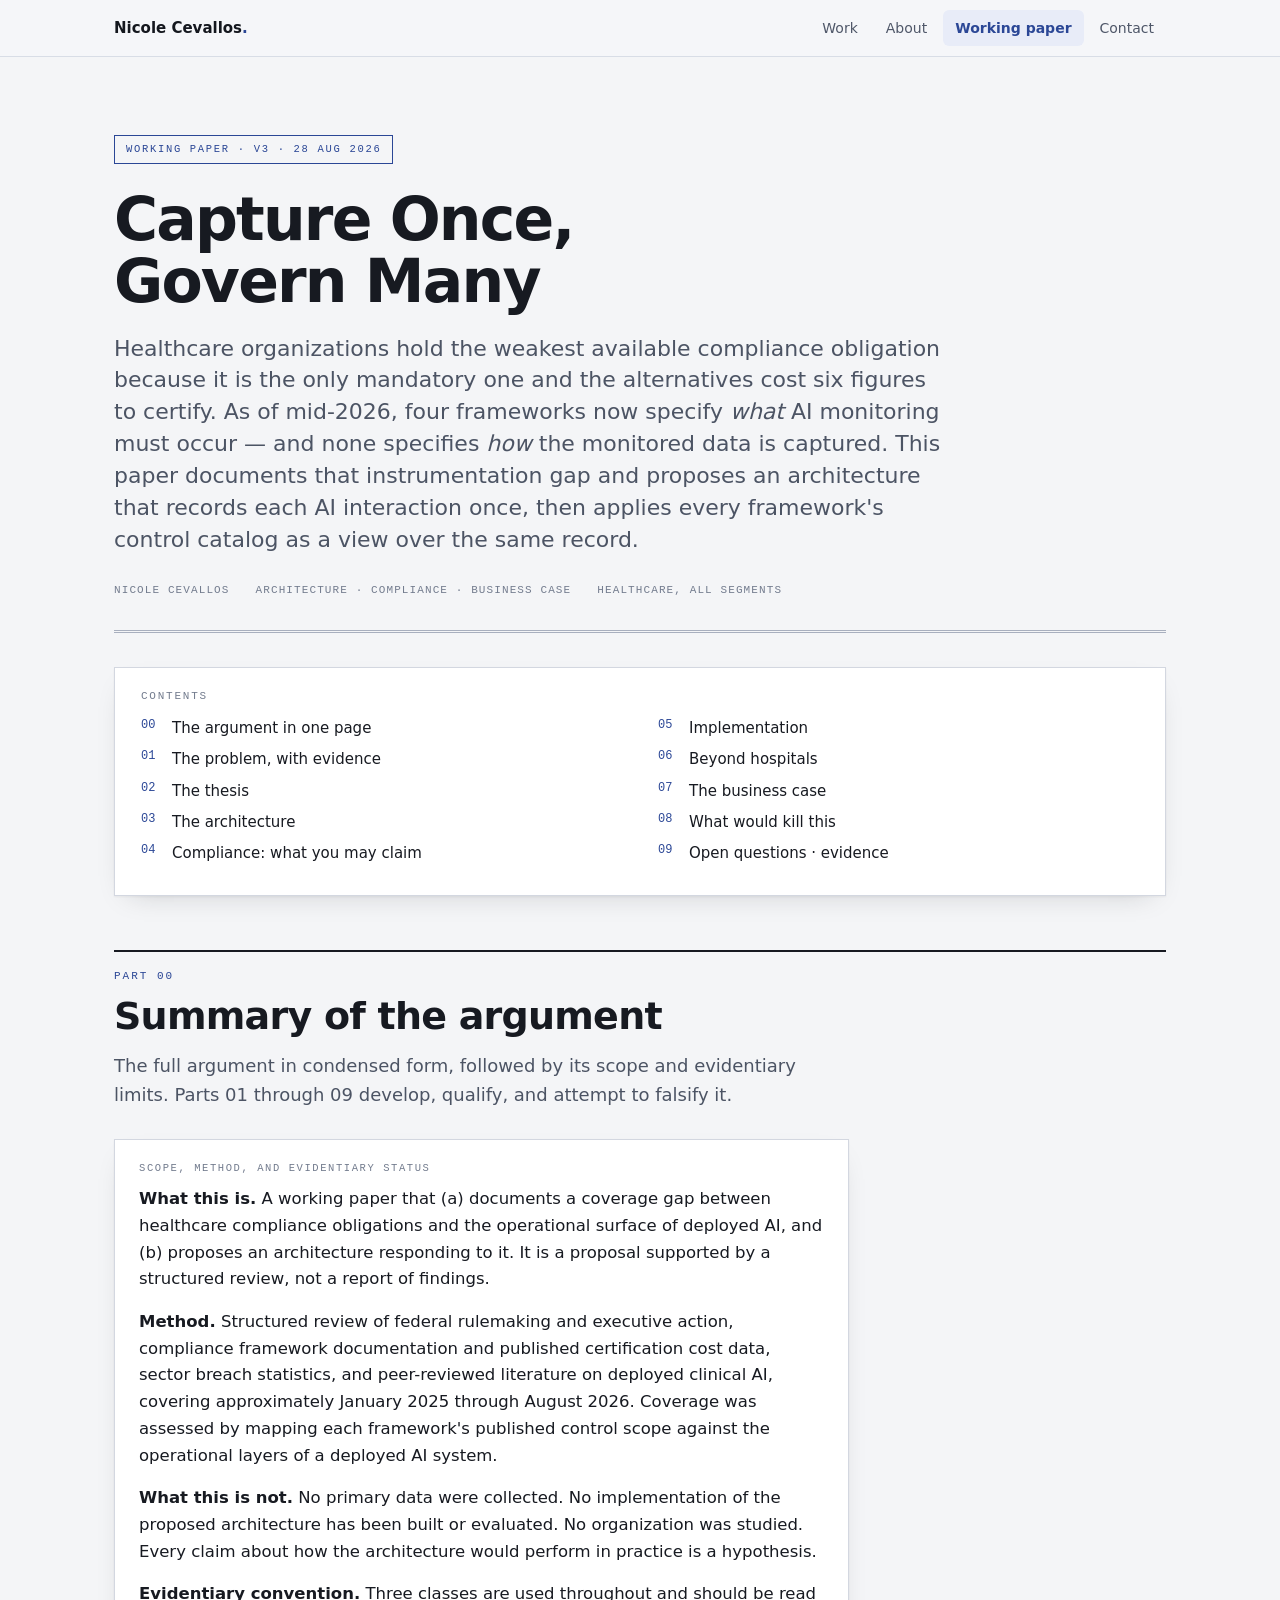
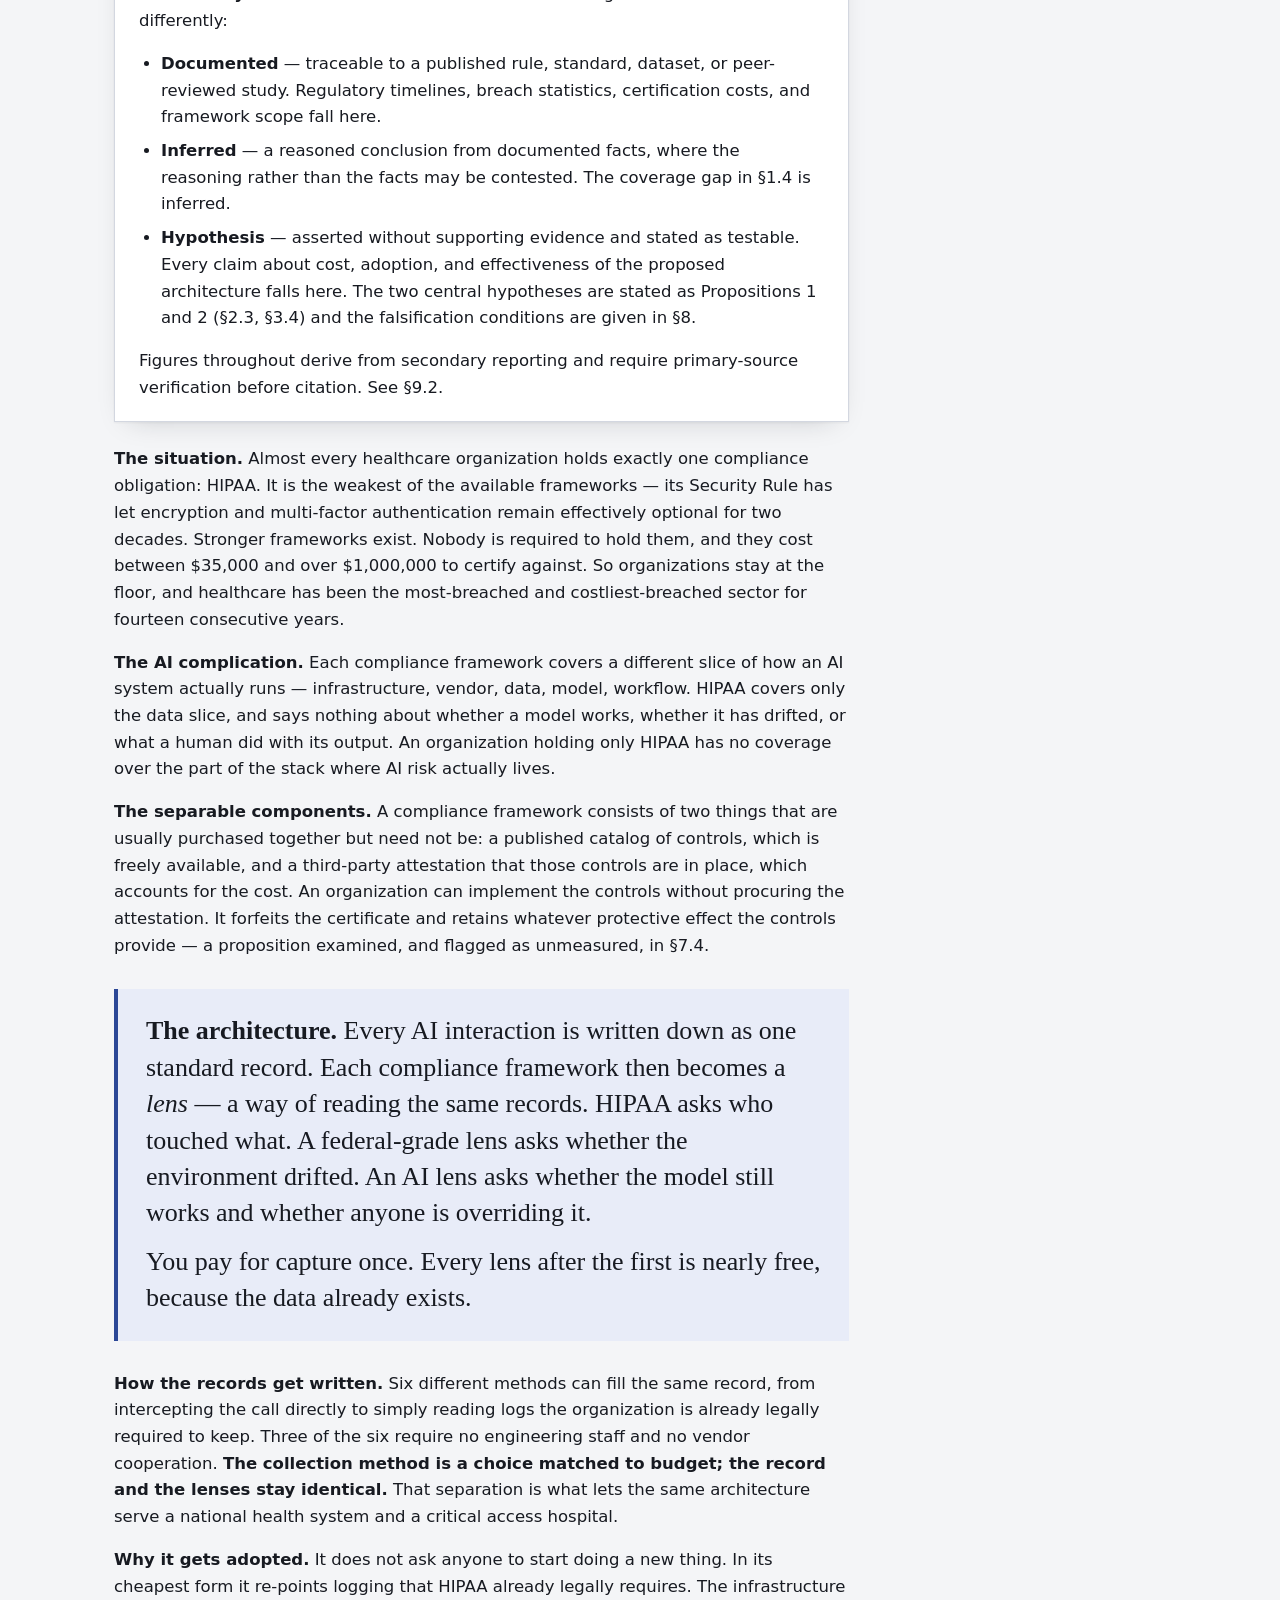
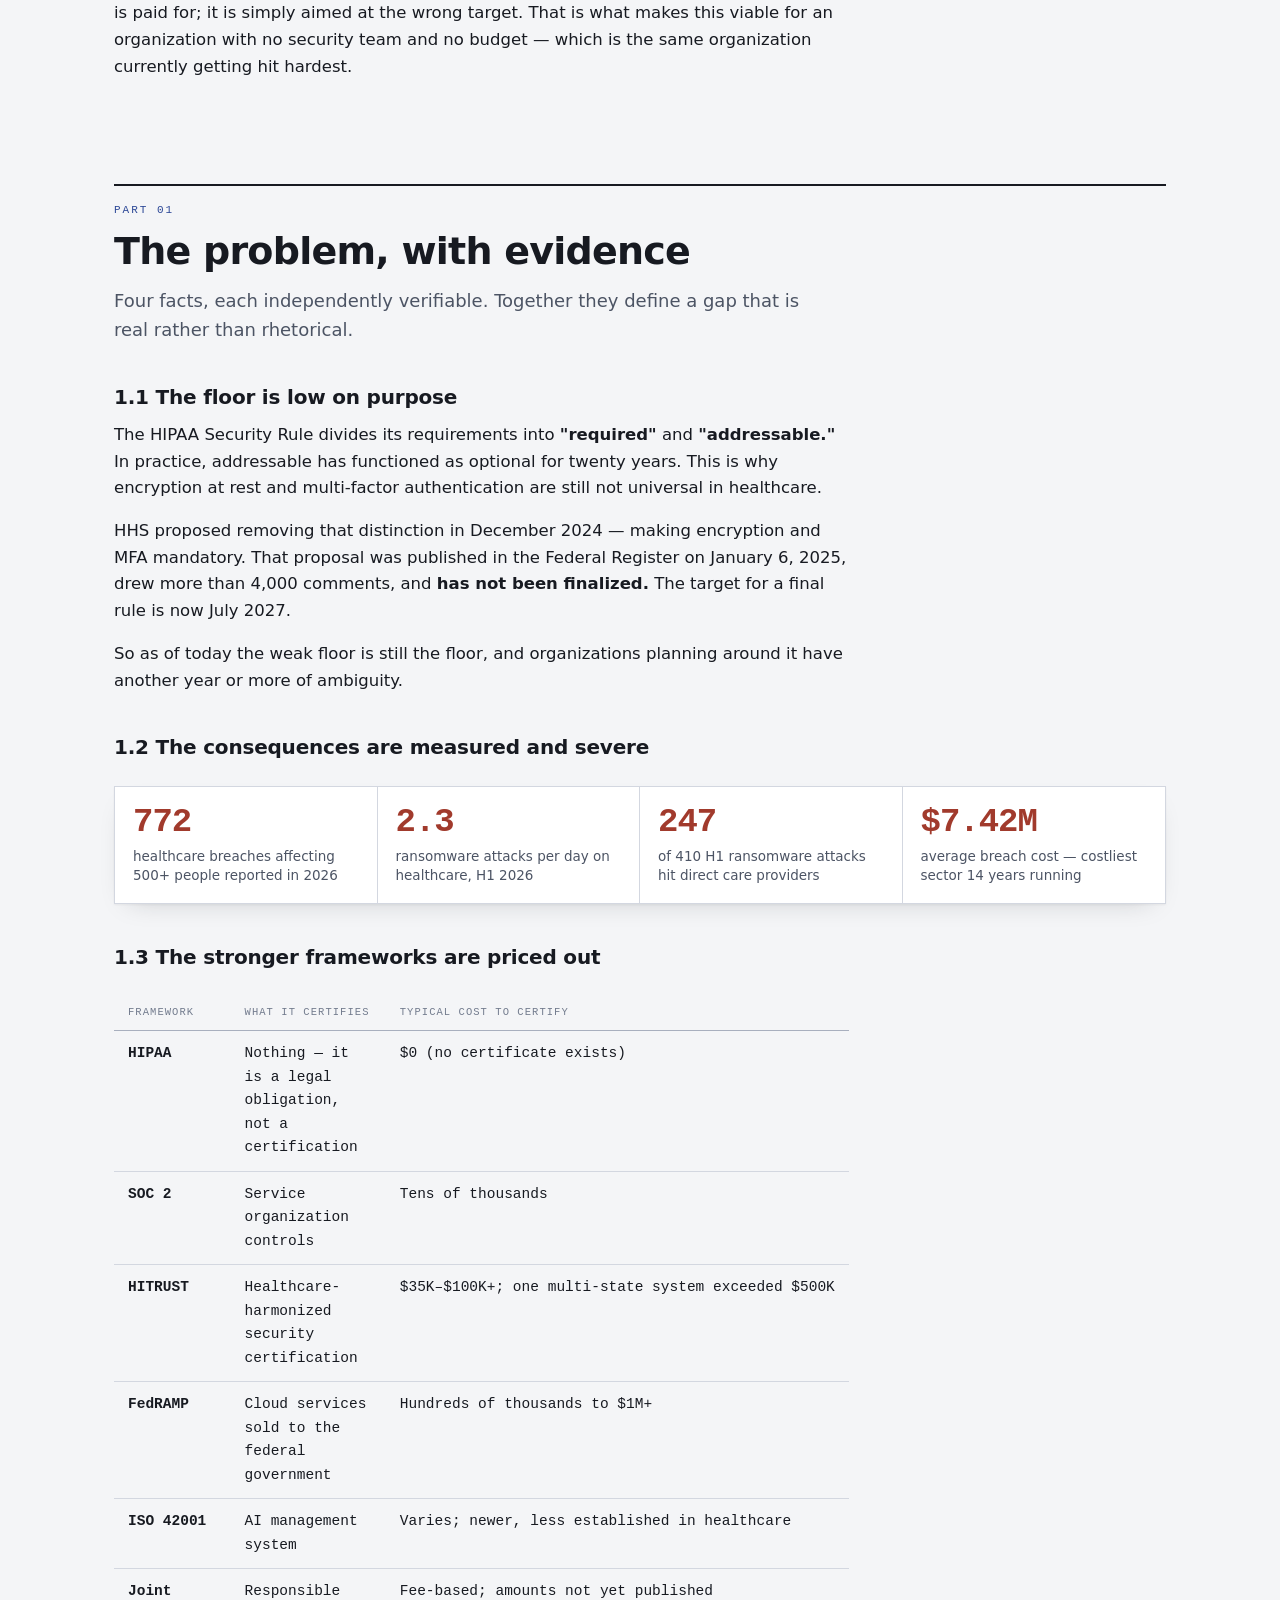
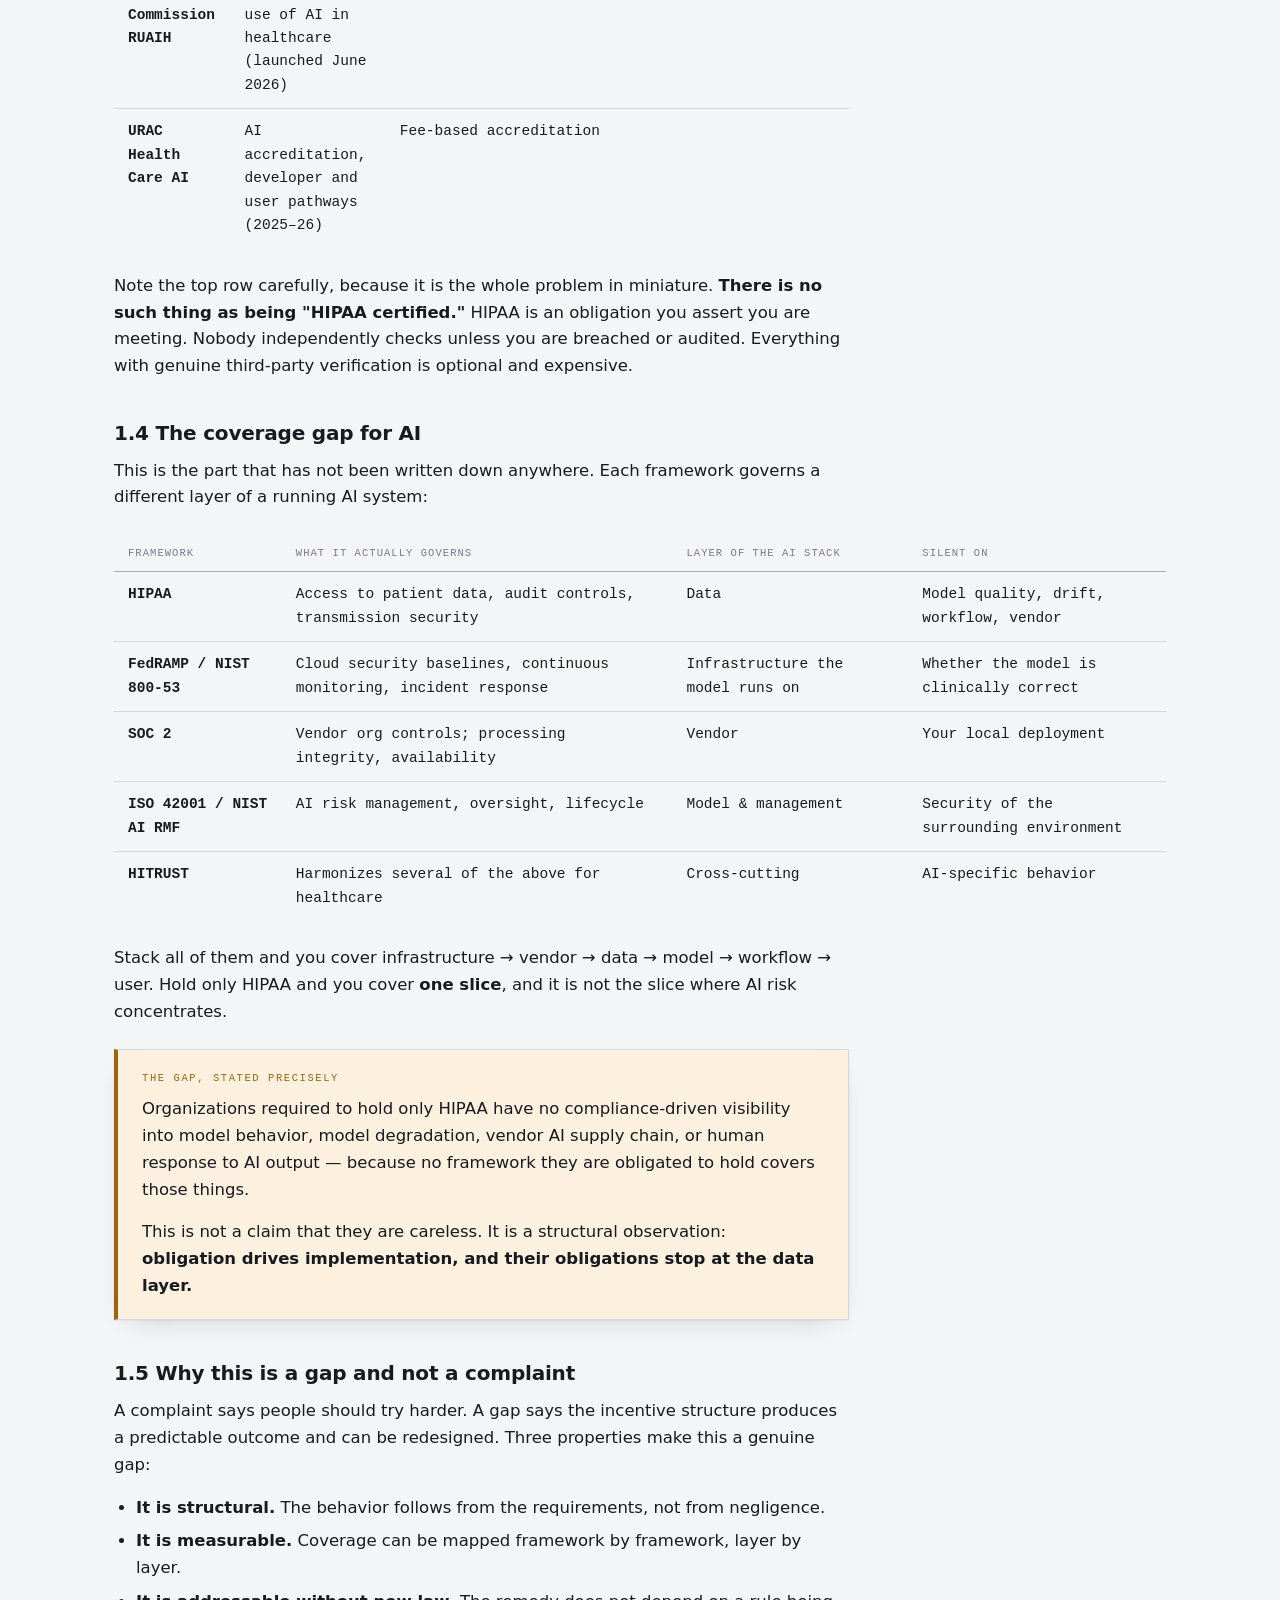
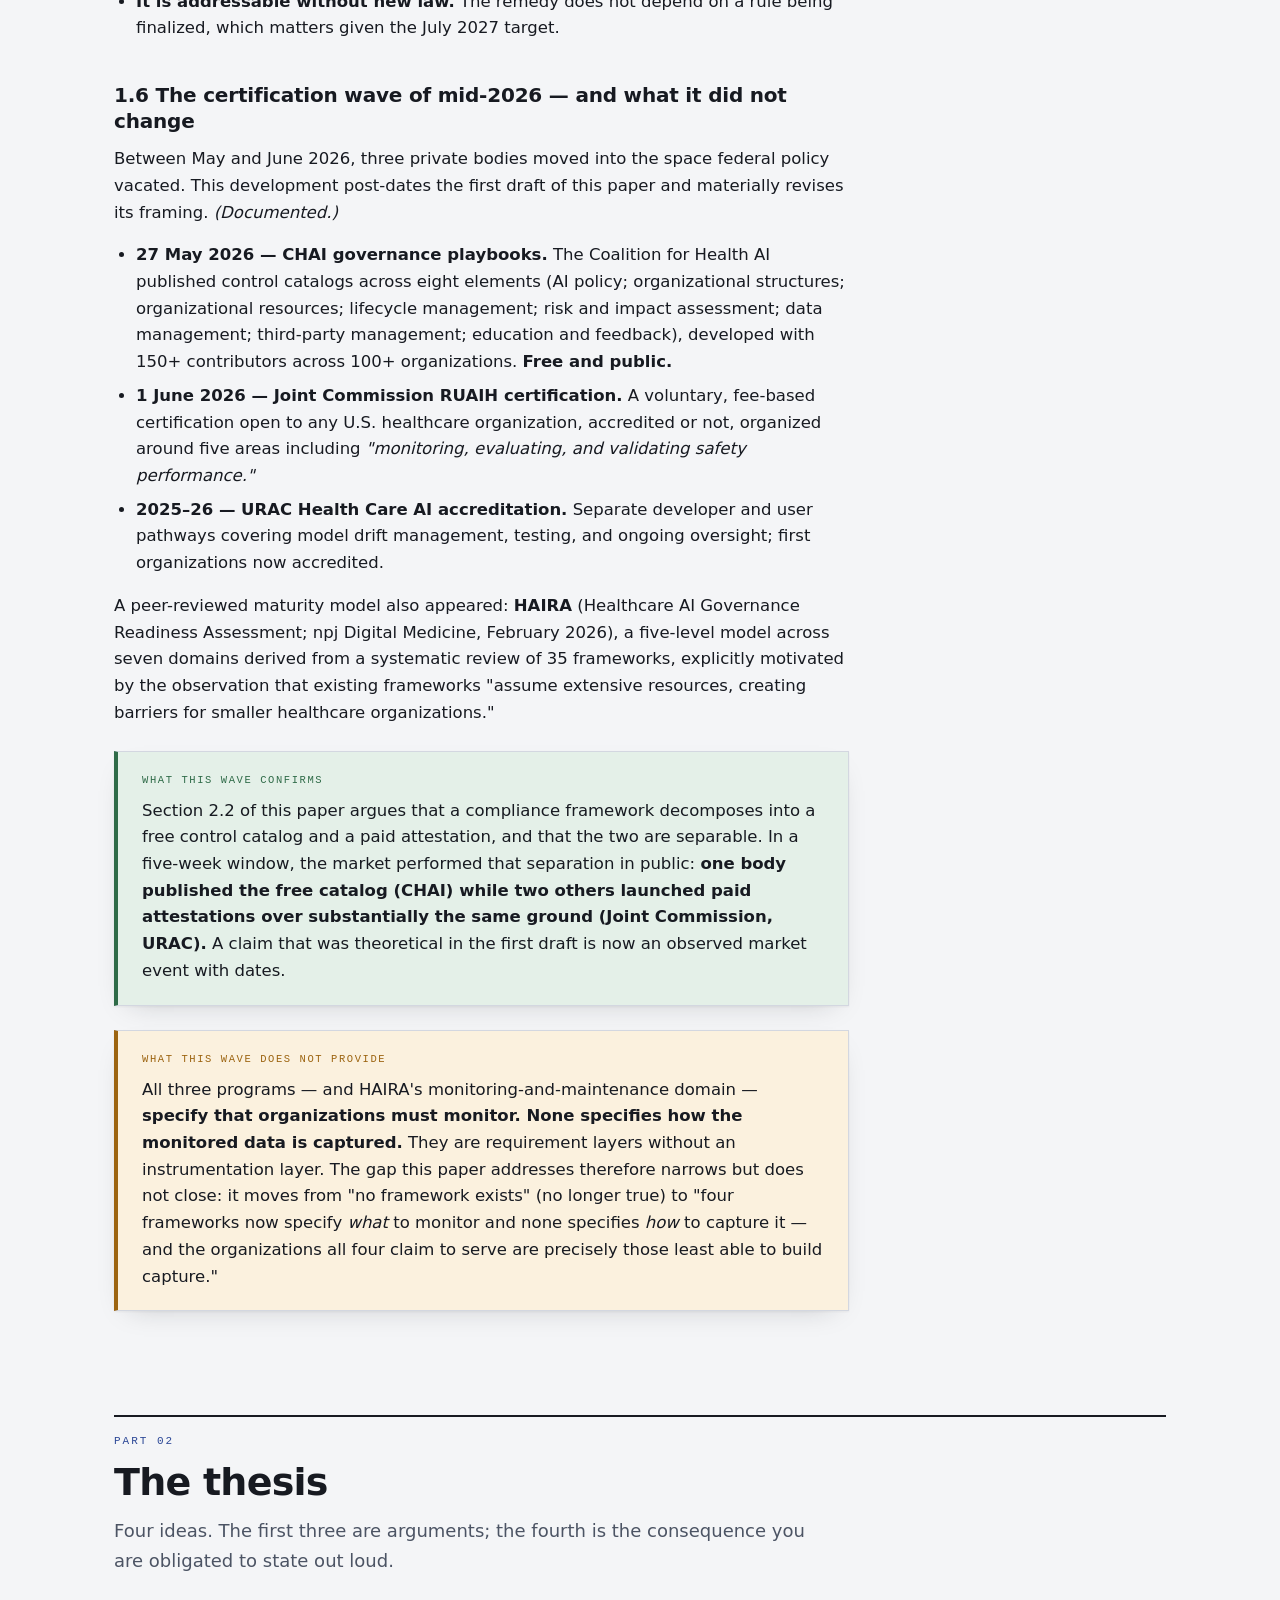
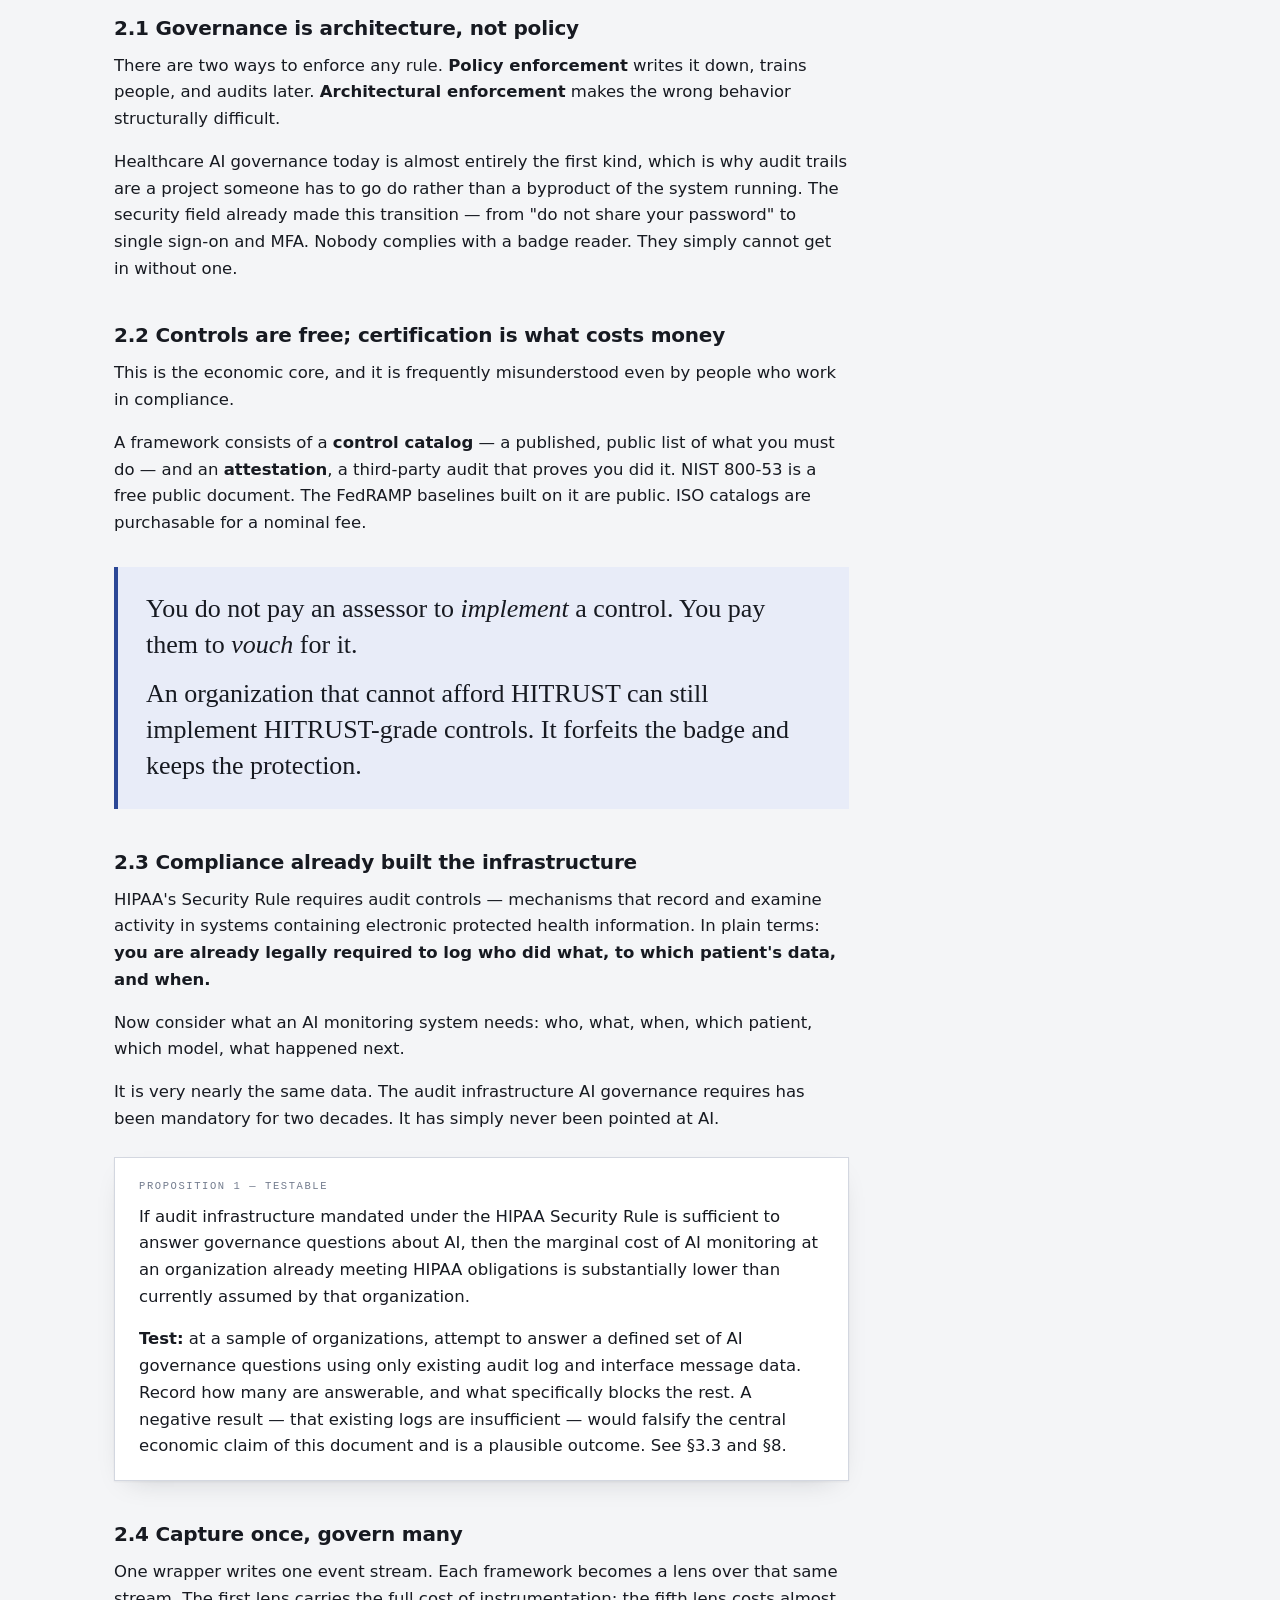
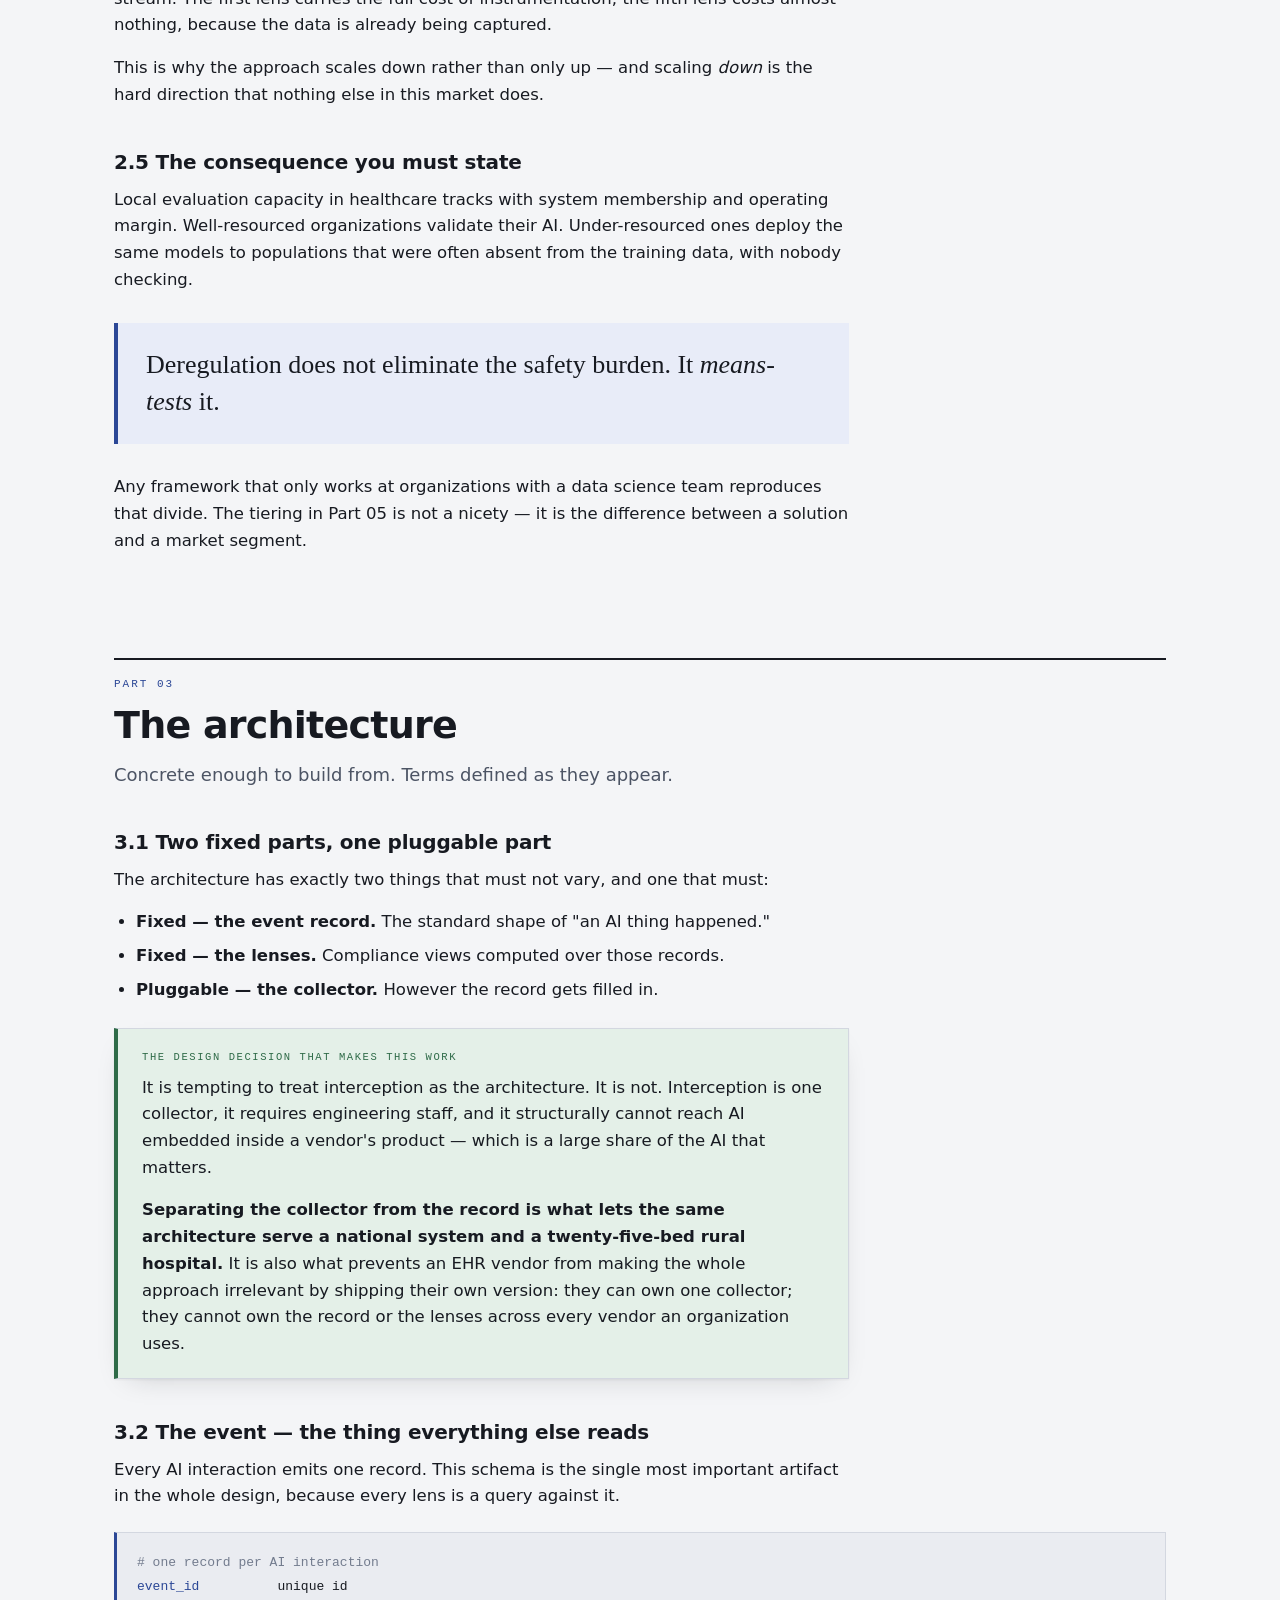
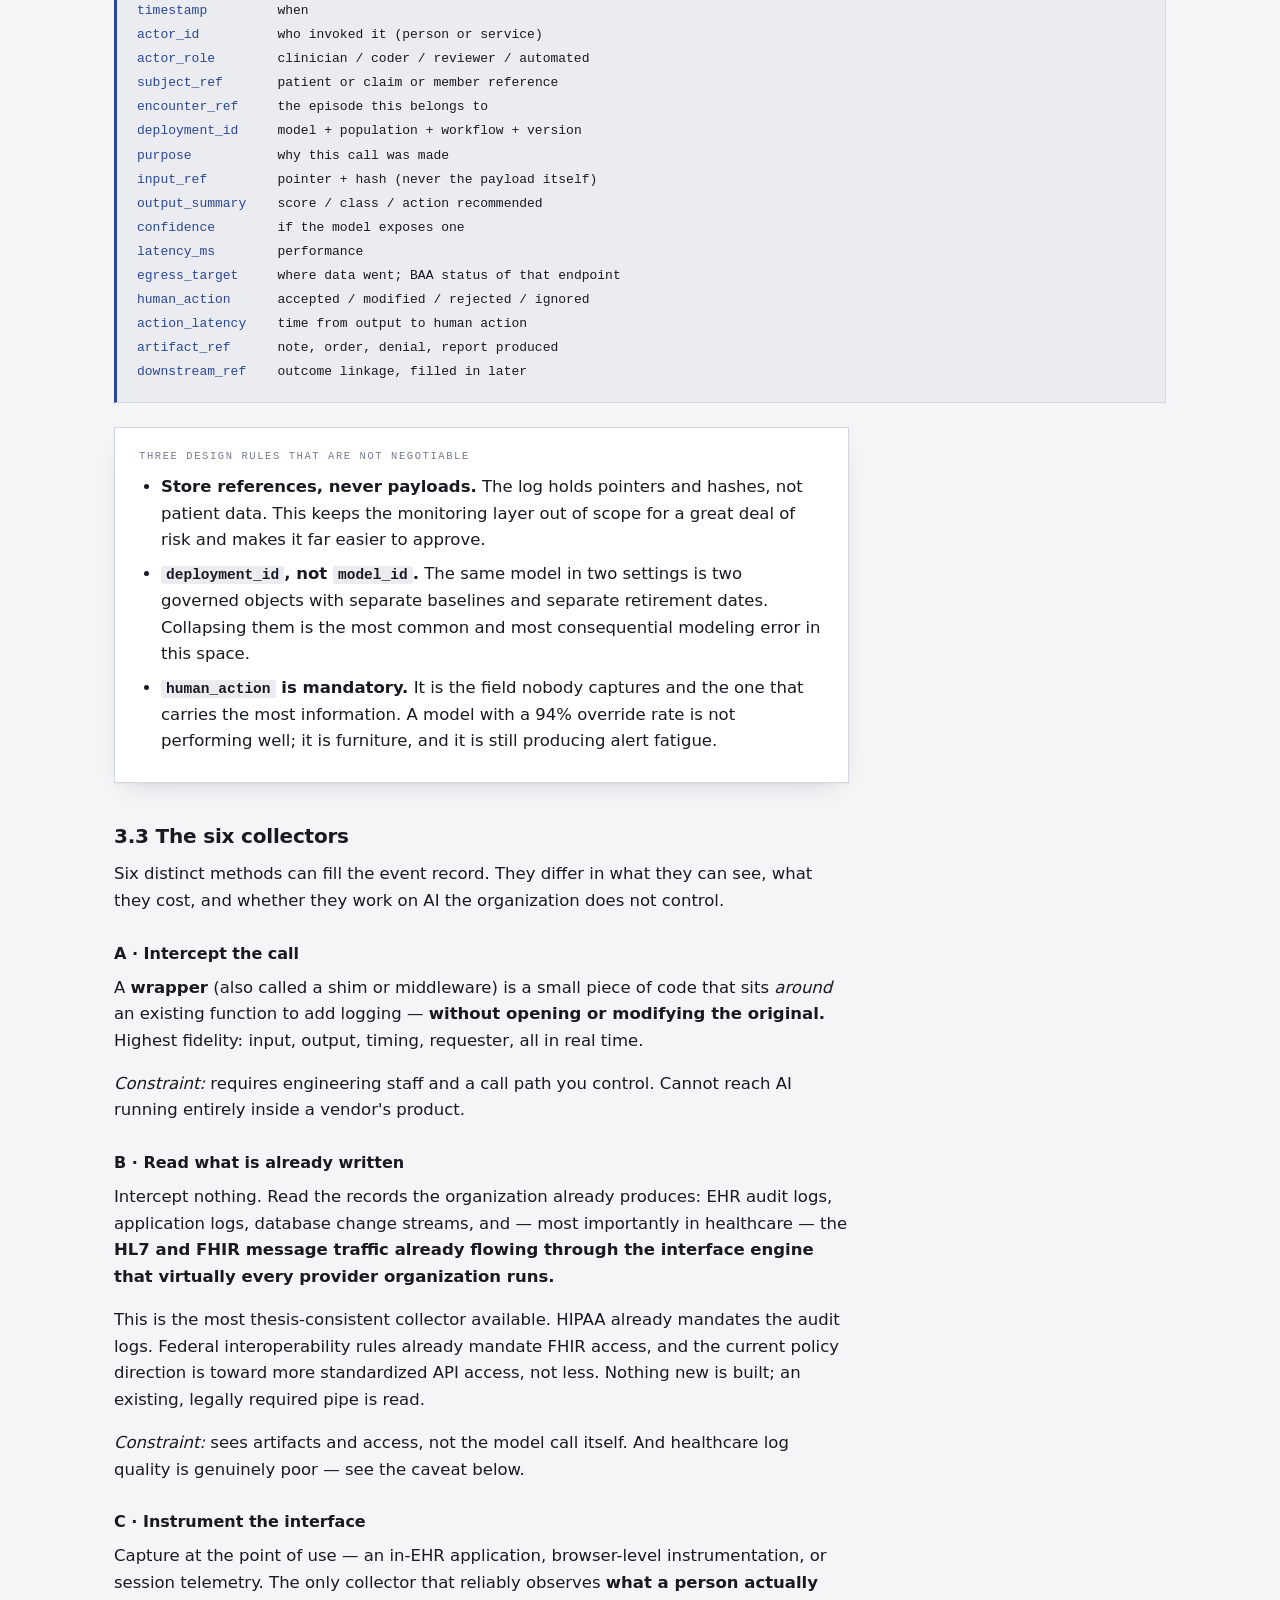
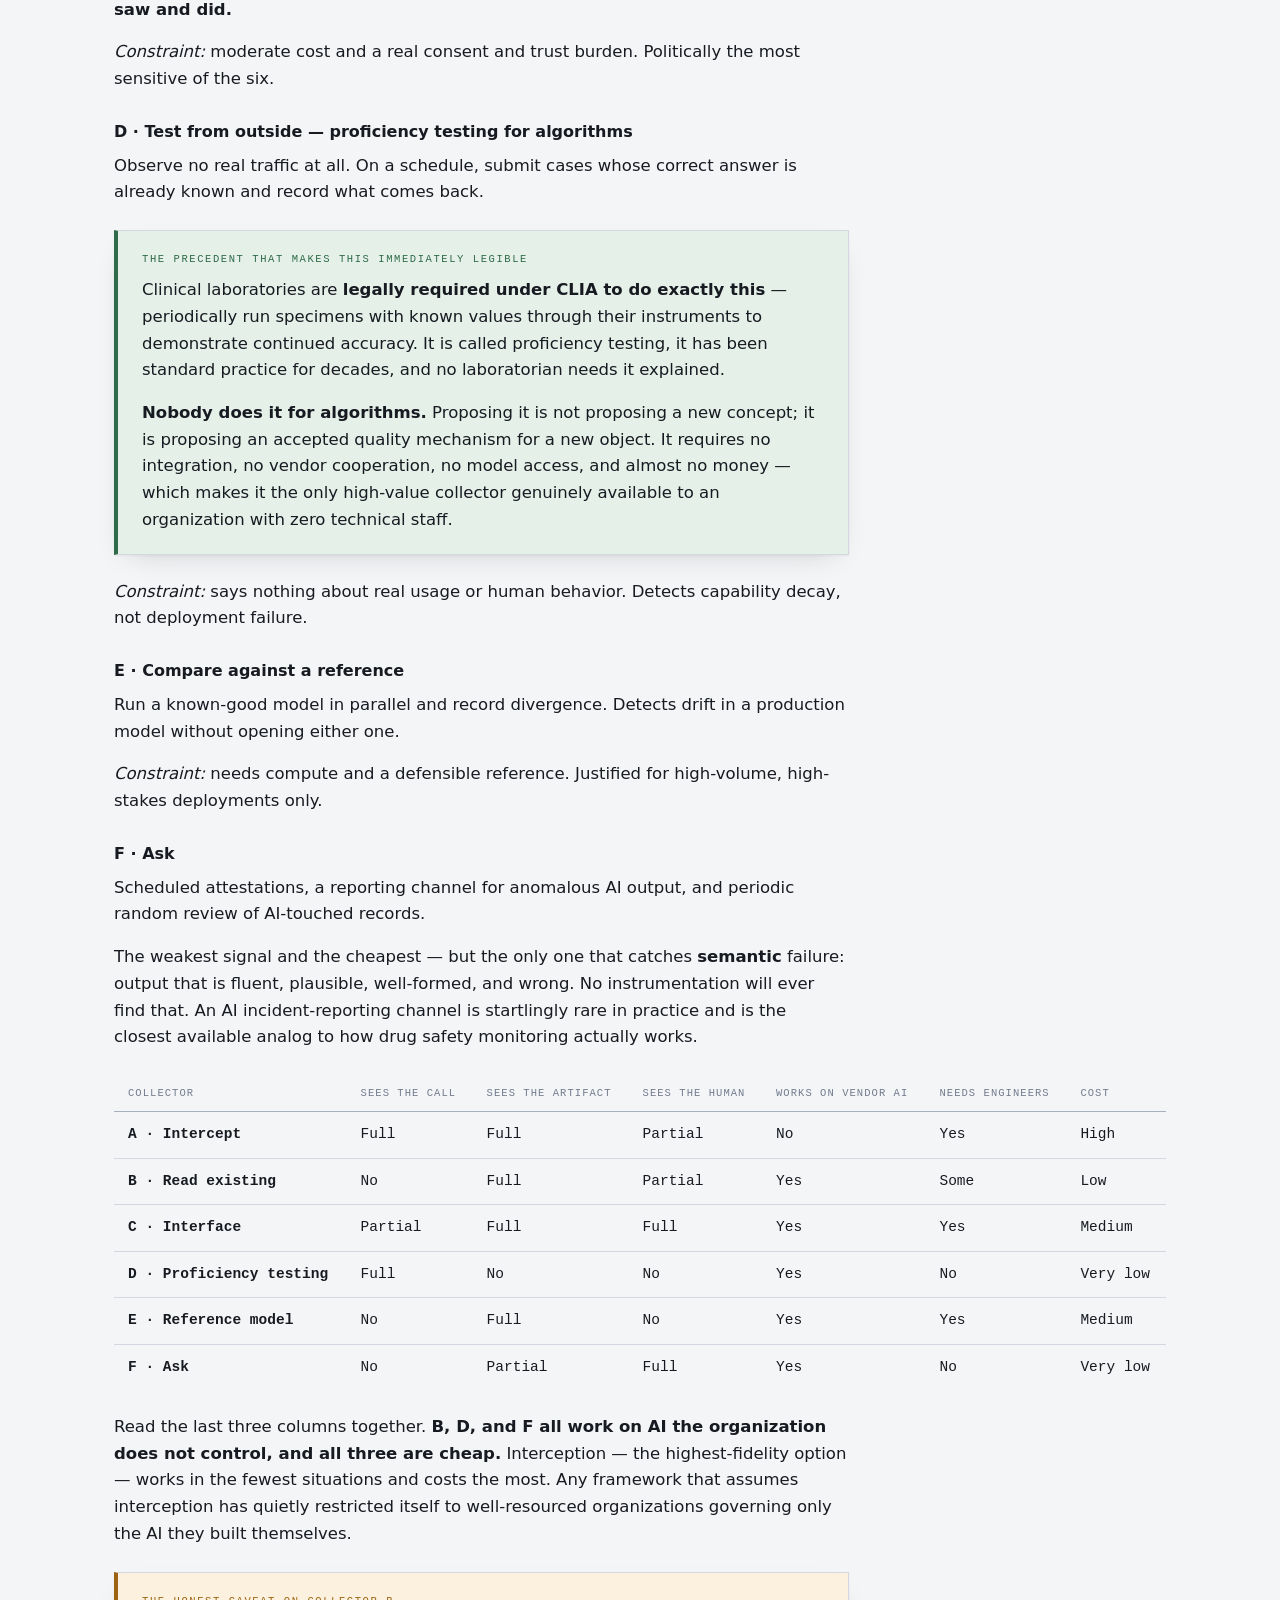
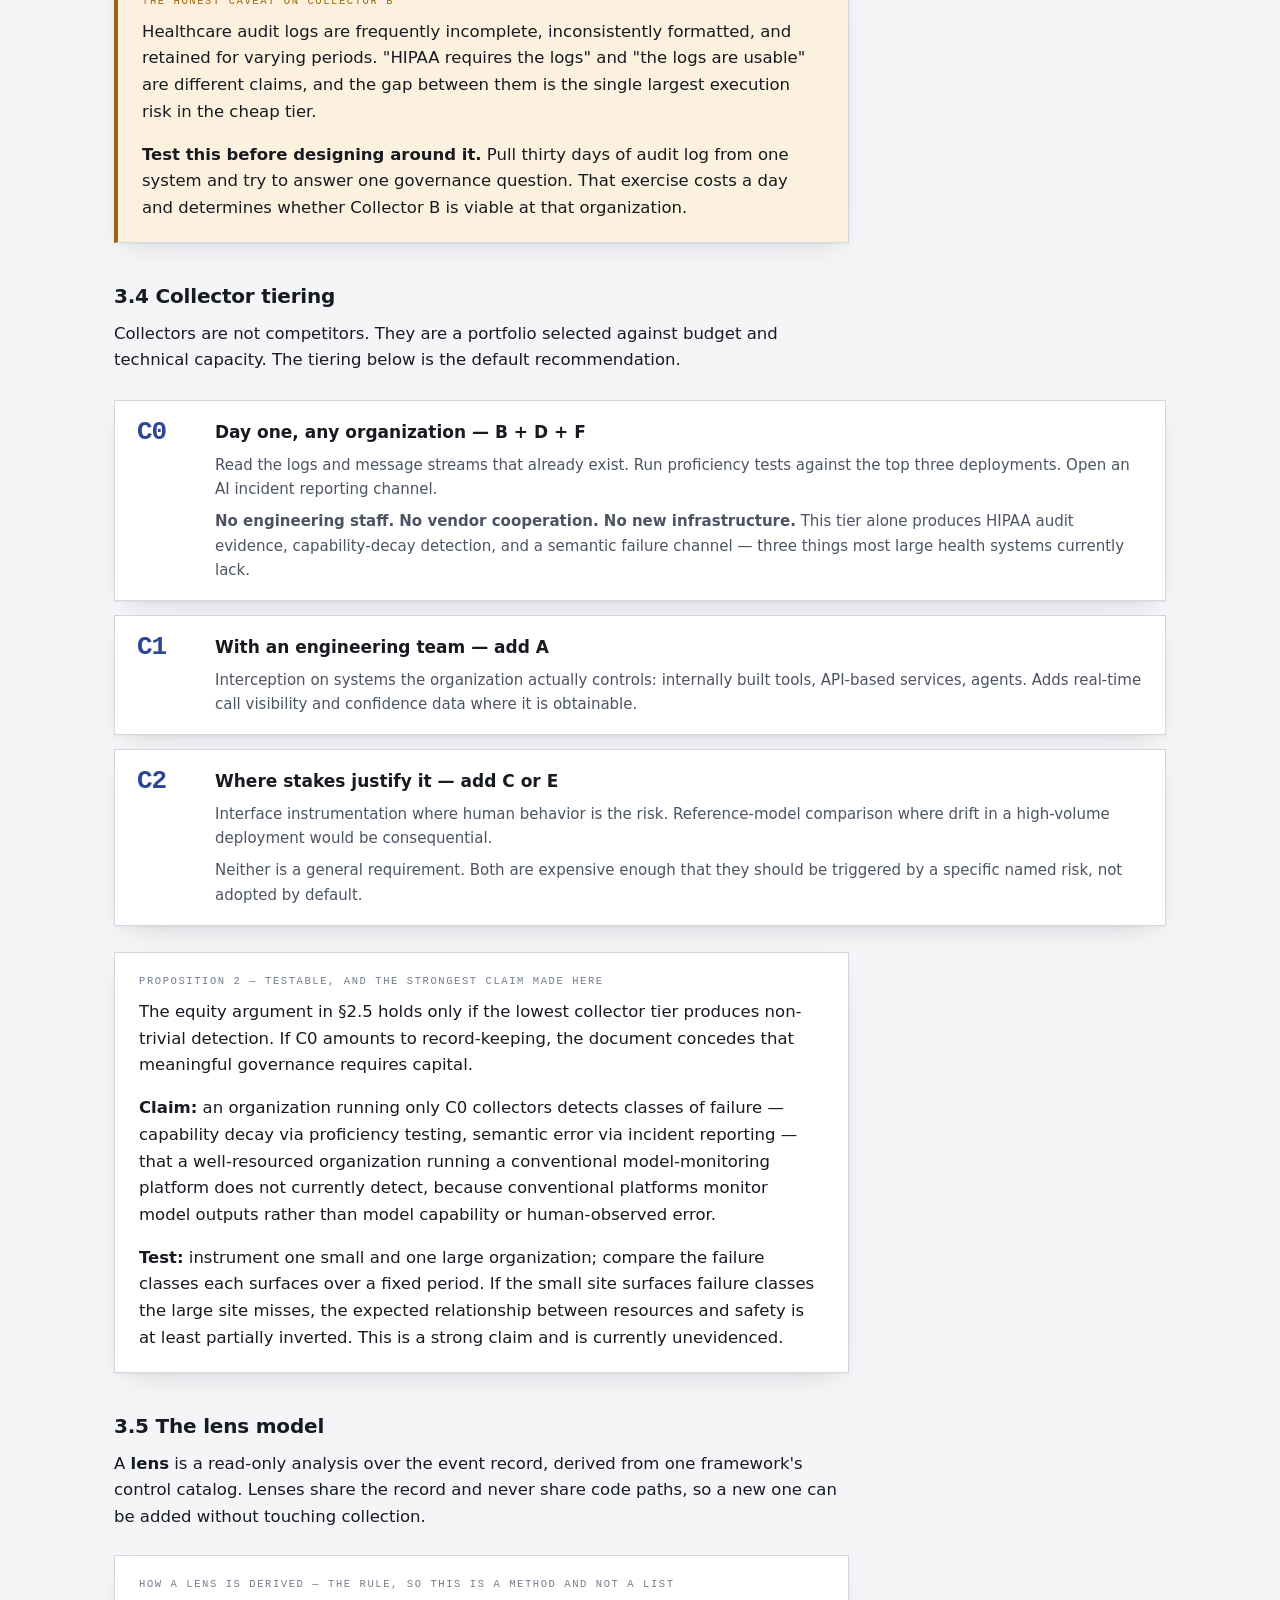
==== capture-once.html @ ccec5ce5 "Research site: profile, working paper, THIA 2026 poster - index.html: profile, research outputs with" ====
<!doctype html>
<html lang="en">
<head>
<meta charset="utf-8">
<meta name="viewport" content="width=device-width,initial-scale=1">
<meta name="description" content="Capture Once, Govern Many — a compliance-native architecture for monitoring AI in healthcare organizations. Working paper.">
<meta property="og:title" content="Capture Once, Govern Many — working paper">
<meta property="og:description" content="One event record, six collection methods, every compliance framework as a read-only view.">
<link rel="preconnect" href="https://fonts.googleapis.com">
<link rel="stylesheet" href="sitenav.css">
<link rel="icon" href="data:image/svg+xml,<svg xmlns='http://www.w3.org/2000/svg' viewBox='0 0 100 100'><text y='.9em' font-size='90'>🔍</text></svg>">
</head>
<body>
<div class="sitenav">
  <div class="inner">
    <a class="brand" href="index.html">Nicole Cevallos<span>.</span></a>
    <nav>
      <a href="index.html#work">Work</a>
      <a href="index.html#about">About</a>
      <a href="capture-once.html" aria-current="page">Working paper</a>
      <a href="index.html#contact">Contact</a>
    </nav>
  </div>
</div>

<title>Capture Once, Govern Many</title>
<style>
  :root {
    --paper: #f4f5f7;
    --surface: #ffffff;
    --surface-2: #eaecf1;
    --rule: #d3d7e0;
    --rule-2: #a8afbe;
    --text: #171a21;
    --text-2: #4c5464;
    --text-3: #737c8e;
    --accent: #2b4796;
    --accent-2: #e8ecf8;
    --signal: #9c6410;
    --signal-bg: #fbf1de;
    --ok: #2f6b48;
    --ok-bg: #e4f0e8;
    --stop: #a13a2c;
    --stop-bg: #f9e6e2;
    --shadow: 0 1px 2px rgba(23,26,33,.05), 0 10px 28px -16px rgba(23,26,33,.25);
  }
  @media (prefers-color-scheme: dark) {
    :root {
      --paper: #101219;
      --surface: #171a23;
      --surface-2: #1e222d;
      --rule: #2b3140;
      --rule-2: #454e61;
      --text: #e2e5ec;
      --text-2: #a4abbb;
      --text-3: #7d859a;
      --accent: #7f9bec;
      --accent-2: #1a2340;
      --signal: #d9a44e;
      --signal-bg: #2a2113;
      --ok: #6cb98a;
      --ok-bg: #16281d;
      --stop: #e0806e;
      --stop-bg: #2c1a16;
      --shadow: 0 1px 2px rgba(0,0,0,.5), 0 10px 28px -16px rgba(0,0,0,.8);
    }
  }
  :root[data-theme="dark"] {
    --paper: #101219; --surface: #171a23; --surface-2: #1e222d;
    --rule: #2b3140; --rule-2: #454e61;
    --text: #e2e5ec; --text-2: #a4abbb; --text-3: #7d859a;
    --accent: #7f9bec; --accent-2: #1a2340;
    --signal: #d9a44e; --signal-bg: #2a2113;
    --ok: #6cb98a; --ok-bg: #16281d;
    --stop: #e0806e; --stop-bg: #2c1a16;
    --shadow: 0 1px 2px rgba(0,0,0,.5), 0 10px 28px -16px rgba(0,0,0,.8);
  }
  :root[data-theme="light"] {
    --paper: #f4f5f7; --surface: #ffffff; --surface-2: #eaecf1;
    --rule: #d3d7e0; --rule-2: #a8afbe;
    --text: #171a21; --text-2: #4c5464; --text-3: #737c8e;
    --accent: #2b4796; --accent-2: #e8ecf8;
    --signal: #9c6410; --signal-bg: #fbf1de;
    --ok: #2f6b48; --ok-bg: #e4f0e8;
    --stop: #a13a2c; --stop-bg: #f9e6e2;
    --shadow: 0 1px 2px rgba(23,26,33,.05), 0 10px 28px -16px rgba(23,26,33,.25);
  }

  * { box-sizing: border-box; }

  body {
    margin: 0;
    background: var(--paper);
    color: var(--text);
    font-family: system-ui, -apple-system, "Segoe UI", Helvetica, Arial, sans-serif;
    font-size: 16.5px;
    line-height: 1.62;
    -webkit-font-smoothing: antialiased;
  }
  .mono, .eyebrow, .partnum, .schema, table, .tier-n, .role-tag {
    font-family: ui-monospace, SFMono-Regular, "SF Mono", Menlo, Consolas, "Liberation Mono", monospace;
    font-variant-numeric: tabular-nums;
  }

  .wrap { max-width: 1140px; margin: 0 auto; padding: 0 clamp(18px,4vw,44px) 100px; }
  .col { max-width: 70ch; }

  /* masthead */
  header.top {
    padding: clamp(34px,6vw,80px) 0 30px;
    border-bottom: 3px double var(--rule-2);
    margin-bottom: 34px;
  }
  .stamp {
    display: inline-flex; gap: 10px; align-items: center;
    font-family: ui-monospace, SFMono-Regular, Menlo, monospace;
    font-size: 10.5px; letter-spacing: .16em; text-transform: uppercase;
    color: var(--accent); border: 1px solid var(--accent);
    padding: 5px 11px; margin-bottom: 24px;
  }
  h1 {
    font-size: clamp(32px,6vw,60px); line-height: 1.04; margin: 0 0 20px;
    font-weight: 700; letter-spacing: -.03em; text-wrap: balance; max-width: 17ch;
  }
  .sub {
    font-size: clamp(17px,2.2vw,22px); color: var(--text-2); max-width: 60ch;
    margin: 0 0 26px; line-height: 1.45;
  }
  .meta {
    display: flex; flex-wrap: wrap; gap: 8px 26px;
    font-family: ui-monospace, SFMono-Regular, Menlo, monospace;
    font-size: 11px; letter-spacing: .1em; text-transform: uppercase; color: var(--text-3);
  }

  /* toc */
  nav.toc {
    background: var(--surface); border: 1px solid var(--rule);
    padding: 22px 26px; margin-bottom: 54px; box-shadow: var(--shadow);
  }
  nav.toc h2 {
    font-family: ui-monospace, SFMono-Regular, Menlo, monospace;
    font-size: 11px; letter-spacing: .16em; text-transform: uppercase;
    color: var(--text-3); margin: 0 0 14px; font-weight: 400; max-width: none;
  }
  nav.toc ol { margin: 0; padding: 0; list-style: none; columns: 2; column-gap: 36px; }
  nav.toc li { break-inside: avoid; margin-bottom: 7px; font-size: 15px; }
  nav.toc a { color: var(--text); text-decoration: none; display: flex; gap: 11px; }
  nav.toc a:hover { color: var(--accent); }
  nav.toc .n {
    font-family: ui-monospace, SFMono-Regular, Menlo, monospace;
    font-size: 12px; color: var(--accent); min-width: 20px;
  }
  @media (max-width: 620px) { nav.toc ol { columns: 1; } }

  /* parts */
  section.part { margin-bottom: clamp(60px,9vw,104px); scroll-margin-top: 20px; }
  .parthead { border-top: 2px solid var(--text); padding-top: 16px; margin-bottom: 30px; }
  .partnum {
    font-size: 11px; letter-spacing: .18em; text-transform: uppercase;
    color: var(--accent); display: block; margin-bottom: 10px;
  }
  h2 {
    font-size: clamp(25px,3.8vw,38px); line-height: 1.14; font-weight: 700;
    letter-spacing: -.02em; margin: 0 0 12px; text-wrap: balance; max-width: 22ch;
  }
  .parthead p { color: var(--text-2); font-size: 18px; max-width: 62ch; margin: 0; }

  h3 {
    font-size: 20px; font-weight: 700; margin: 40px 0 12px;
    letter-spacing: -.01em; line-height: 1.3;
  }
  h4 { font-size: 16px; font-weight: 700; margin: 26px 0 8px; }
  p { margin: 0 0 16px; }
  ul, ol { margin: 0 0 16px; padding-left: 22px; }
  li { margin-bottom: 7px; }
  a { color: var(--accent); text-underline-offset: 3px; }
  a:focus-visible, summary:focus-visible { outline: 2px solid var(--accent); outline-offset: 3px; }
  strong { font-weight: 700; }
  code {
    font-family: ui-monospace, SFMono-Regular, Menlo, monospace;
    font-size: .88em; background: var(--surface-2); padding: 1px 5px; border-radius: 2px;
  }

  /* philosophy voice — deliberate register shift */
  .thesis {
    font-family: Georgia, "Iowan Old Style", serif;
    font-size: clamp(20px,2.7vw,26px); line-height: 1.4;
    border-left: 4px solid var(--accent); background: var(--accent-2);
    padding: 24px 28px; margin: 30px 0; color: var(--text);
  }
  .thesis p { margin: 0 0 12px; }
  .thesis p:last-child { margin-bottom: 0; }
  .thesis em { font-style: italic; }

  /* callouts */
  .box { border: 1px solid var(--rule); background: var(--surface); padding: 20px 24px; margin: 24px 0; box-shadow: var(--shadow); }
  .box > :last-child { margin-bottom: 0; }
  .box-label {
    font-family: ui-monospace, SFMono-Regular, Menlo, monospace;
    font-size: 10.5px; letter-spacing: .15em; text-transform: uppercase;
    display: block; margin-bottom: 9px; color: var(--text-3);
  }
  .warn { border-left: 4px solid var(--signal); background: var(--signal-bg); }
  .warn .box-label { color: var(--signal); }
  .stop-box { border-left: 4px solid var(--stop); background: var(--stop-bg); }
  .stop-box .box-label { color: var(--stop); }
  .good { border-left: 4px solid var(--ok); background: var(--ok-bg); }
  .good .box-label { color: var(--ok); }

  /* tables */
  .scroller { overflow-x: auto; margin: 24px 0; }
  table { border-collapse: collapse; width: 100%; min-width: 560px; font-size: 14.5px; }
  th, td { padding: 11px 14px; text-align: left; vertical-align: top; border-bottom: 1px solid var(--rule); }
  thead th {
    font-family: ui-monospace, SFMono-Regular, Menlo, monospace;
    font-size: 10.5px; letter-spacing: .1em; text-transform: uppercase;
    color: var(--text-3); font-weight: 400; border-bottom: 1px solid var(--rule-2); line-height: 1.35;
  }
  tbody tr:last-child td, tbody tr:last-child th { border-bottom: 0; }
  tbody th { font-weight: 700; font-size: 14.5px; }
  td.num { font-family: ui-monospace, SFMono-Regular, Menlo, monospace; font-variant-numeric: tabular-nums; white-space: nowrap; }

  /* stats */
  .stats { display: grid; grid-template-columns: repeat(auto-fit,minmax(150px,1fr)); border: 1px solid var(--rule); background: var(--surface); margin: 26px 0; box-shadow: var(--shadow); }
  .stats div { padding: 18px 18px; border-right: 1px solid var(--rule); }
  .stats div:last-child { border-right: 0; }
  .stats b {
    font-family: ui-monospace, SFMono-Regular, Menlo, monospace;
    font-variant-numeric: tabular-nums;
    display: block; font-size: clamp(26px,3.6vw,34px); line-height: 1;
    letter-spacing: -.03em; margin-bottom: 8px; color: var(--stop);
  }
  .stats span { font-size: 13.5px; color: var(--text-2); line-height: 1.4; display: block; }
  @media (max-width: 660px) { .stats div { border-right: 0; border-bottom: 1px solid var(--rule); } .stats div:last-child { border-bottom: 0; } }

  /* schema block */
  .schema {
    background: var(--surface-2); border: 1px solid var(--rule); border-left: 3px solid var(--accent);
    padding: 18px 20px; font-size: 13px; line-height: 1.85; overflow-x: auto;
    white-space: pre; margin: 22px 0;
  }
  .schema .k { color: var(--accent); }
  .schema .c { color: var(--text-3); }

  /* tiers */
  .tiers { display: grid; gap: 14px; margin: 26px 0; }
  .tier { border: 1px solid var(--rule); background: var(--surface); padding: 18px 22px; box-shadow: var(--shadow); display: grid; grid-template-columns: 60px 1fr; gap: 18px; }
  .tier-n { font-size: 26px; font-weight: 700; color: var(--accent); line-height: 1; letter-spacing: -.04em; }
  .tier h4 { margin: 0 0 6px; font-size: 17px; }
  .tier p { margin: 0 0 8px; font-size: 15px; color: var(--text-2); }
  .tier p:last-child { margin: 0; }
  @media (max-width:560px){ .tier { grid-template-columns: 1fr; gap: 8px; } }

  /* roles */
  .roles { display: grid; grid-template-columns: repeat(auto-fit,minmax(250px,1fr)); gap: 14px; margin: 24px 0; }
  .role { border: 1px solid var(--rule); border-top: 3px solid var(--accent); background: var(--surface); padding: 16px 18px; box-shadow: var(--shadow); }
  .role-tag { font-size: 10px; letter-spacing: .13em; text-transform: uppercase; color: var(--accent); display: block; margin-bottom: 6px; }
  .role h4 { margin: 0 0 6px; font-size: 16px; }
  .role p { font-size: 14.5px; color: var(--text-2); margin: 0; line-height: 1.45; }

  /* qa */
  details { border: 1px solid var(--rule); background: var(--surface); margin: 10px 0; }
  summary { cursor: pointer; padding: 14px 20px; font-weight: 700; font-size: 16px; list-style: none; }
  summary::-webkit-details-marker { display: none; }
  summary::before { content: "+ "; color: var(--accent); font-family: ui-monospace, monospace; }
  details[open] summary::before { content: "− "; }
  details[open] summary { border-bottom: 1px solid var(--rule); }
  .dbody { padding: 16px 22px 4px; }
  .dbody > :last-child { margin-bottom: 16px; }

  .sources { columns: 2; column-gap: 34px; font-size: 14px; line-height: 1.5; padding-left: 18px; }
  .sources li { break-inside: avoid; margin-bottom: 8px; }
  @media (max-width:640px){ .sources { columns: 1; } }

  hr.soft { border: 0; border-top: 1px solid var(--rule); margin: 34px 0; }
</style>

<div class="wrap">

<header class="top">
  <span class="stamp">Working paper · v3 · 28 Aug 2026</span>
  <h1>Capture Once, Govern Many</h1>
  <p class="sub">Healthcare organizations hold the weakest available compliance obligation because it is the only mandatory one and the alternatives cost six figures to certify. As of mid-2026, four frameworks now specify <em>what</em> AI monitoring must occur — and none specifies <em>how</em> the monitored data is captured. This paper documents that instrumentation gap and proposes an architecture that records each AI interaction once, then applies every framework's control catalog as a view over the same record.</p>
  <div class="meta">
    <span>Nicole Cevallos</span>
    <span>Architecture · Compliance · Business case</span>
    <span>Healthcare, all segments</span>
  </div>
</header>

<nav class="toc">
  <h2>Contents</h2>
  <ol>
    <li><a href="#p0"><span class="n">00</span> The argument in one page</a></li>
    <li><a href="#p1"><span class="n">01</span> The problem, with evidence</a></li>
    <li><a href="#p2"><span class="n">02</span> The thesis</a></li>
    <li><a href="#p3"><span class="n">03</span> The architecture</a></li>
    <li><a href="#p4"><span class="n">04</span> Compliance: what you may claim</a></li>
    <li><a href="#p5"><span class="n">05</span> Implementation</a></li>
    <li><a href="#p6"><span class="n">06</span> Beyond hospitals</a></li>
    <li><a href="#p7"><span class="n">07</span> The business case</a></li>
    <li><a href="#p8"><span class="n">08</span> What would kill this</a></li>
    <li><a href="#p9"><span class="n">09</span> Open questions · evidence</a></li>
  </ol>
</nav>

<!-- ============ 00 ============ -->
<section class="part" id="p0">
  <div class="parthead">
    <span class="partnum">Part 00</span>
    <h2>Summary of the argument</h2>
    <p>The full argument in condensed form, followed by its scope and evidentiary limits. Parts 01 through 09 develop, qualify, and attempt to falsify it.</p>
  </div>

  <div class="col">
    <div class="box">
      <span class="box-label">Scope, method, and evidentiary status</span>
      <p><strong>What this is.</strong> A working paper that (a) documents a coverage gap between healthcare compliance obligations and the operational surface of deployed AI, and (b) proposes an architecture responding to it. It is a proposal supported by a structured review, not a report of findings.</p>
      <p><strong>Method.</strong> Structured review of federal rulemaking and executive action, compliance framework documentation and published certification cost data, sector breach statistics, and peer-reviewed literature on deployed clinical AI, covering approximately January 2025 through August 2026. Coverage was assessed by mapping each framework's published control scope against the operational layers of a deployed AI system.</p>
      <p><strong>What this is not.</strong> No primary data were collected. No implementation of the proposed architecture has been built or evaluated. No organization was studied. Every claim about how the architecture would perform in practice is a hypothesis.</p>
      <p><strong>Evidentiary convention.</strong> Three classes are used throughout and should be read differently:</p>
      <ul>
        <li><strong>Documented</strong> — traceable to a published rule, standard, dataset, or peer-reviewed study. Regulatory timelines, breach statistics, certification costs, and framework scope fall here.</li>
        <li><strong>Inferred</strong> — a reasoned conclusion from documented facts, where the reasoning rather than the facts may be contested. The coverage gap in §1.4 is inferred.</li>
        <li><strong>Hypothesis</strong> — asserted without supporting evidence and stated as testable. Every claim about cost, adoption, and effectiveness of the proposed architecture falls here. The two central hypotheses are stated as Propositions 1 and 2 (§2.3, §3.4) and the falsification conditions are given in §8.</li>
      </ul>
      <p>Figures throughout derive from secondary reporting and require primary-source verification before citation. See §9.2.</p>
    </div>

    <p><strong>The situation.</strong> Almost every healthcare organization holds exactly one compliance obligation: HIPAA. It is the weakest of the available frameworks — its Security Rule has let encryption and multi-factor authentication remain effectively optional for two decades. Stronger frameworks exist. Nobody is required to hold them, and they cost between $35,000 and over $1,000,000 to certify against. So organizations stay at the floor, and healthcare has been the most-breached and costliest-breached sector for fourteen consecutive years.</p>

    <p><strong>The AI complication.</strong> Each compliance framework covers a different slice of how an AI system actually runs — infrastructure, vendor, data, model, workflow. HIPAA covers only the data slice, and says nothing about whether a model works, whether it has drifted, or what a human did with its output. An organization holding only HIPAA has no coverage over the part of the stack where AI risk actually lives.</p>

    <p><strong>The separable components.</strong> A compliance framework consists of two things that are usually purchased together but need not be: a published catalog of controls, which is freely available, and a third-party attestation that those controls are in place, which accounts for the cost. An organization can implement the controls without procuring the attestation. It forfeits the certificate and retains whatever protective effect the controls provide — a proposition examined, and flagged as unmeasured, in §7.4.</p>

    <div class="thesis">
      <p><strong>The architecture.</strong> Every AI interaction is written down as one standard record. Each compliance framework then becomes a <em>lens</em> — a way of reading the same records. HIPAA asks who touched what. A federal-grade lens asks whether the environment drifted. An AI lens asks whether the model still works and whether anyone is overriding it.</p>
      <p>You pay for capture once. Every lens after the first is nearly free, because the data already exists.</p>
    </div>

    <p><strong>How the records get written.</strong> Six different methods can fill the same record, from intercepting the call directly to simply reading logs the organization is already legally required to keep. Three of the six require no engineering staff and no vendor cooperation. <strong>The collection method is a choice matched to budget; the record and the lenses stay identical.</strong> That separation is what lets the same architecture serve a national health system and a critical access hospital.</p>

    <p><strong>Why it gets adopted.</strong> It does not ask anyone to start doing a new thing. In its cheapest form it re-points logging that HIPAA already legally requires. The infrastructure is paid for; it is simply aimed at the wrong target. That is what makes this viable for an organization with no security team and no budget — which is the same organization currently getting hit hardest.</p>
  </div>
</section>

<!-- ============ 01 ============ -->
<section class="part" id="p1">
  <div class="parthead">
    <span class="partnum">Part 01</span>
    <h2>The problem, with evidence</h2>
    <p>Four facts, each independently verifiable. Together they define a gap that is real rather than rhetorical.</p>
  </div>

  <div class="col">
    <h3>1.1 The floor is low on purpose</h3>
    <p>The HIPAA Security Rule divides its requirements into <strong>"required"</strong> and <strong>"addressable."</strong> In practice, addressable has functioned as optional for twenty years. This is why encryption at rest and multi-factor authentication are still not universal in healthcare.</p>
    <p>HHS proposed removing that distinction in December 2024 — making encryption and MFA mandatory. That proposal was published in the Federal Register on January 6, 2025, drew more than 4,000 comments, and <strong>has not been finalized.</strong> The target for a final rule is now July 2027.</p>
    <p>So as of today the weak floor is still the floor, and organizations planning around it have another year or more of ambiguity.</p>

    <h3>1.2 The consequences are measured and severe</h3>
  </div>

  <div class="stats">
    <div><b>772</b><span>healthcare breaches affecting 500+ people reported in 2026</span></div>
    <div><b>2.3</b><span>ransomware attacks per day on healthcare, H1 2026</span></div>
    <div><b>247</b><span>of 410 H1 ransomware attacks hit direct care providers</span></div>
    <div><b>$7.42M</b><span>average breach cost — costliest sector 14 years running</span></div>
  </div>

  <div class="col">
    <h3>1.3 The stronger frameworks are priced out</h3>
    <div class="scroller">
      <table>
        <thead><tr><th>Framework</th><th>What it certifies</th><th>Typical cost to certify</th></tr></thead>
        <tbody>
          <tr><th>HIPAA</th><td>Nothing — it is a legal obligation, not a certification</td><td class="num">$0 (no certificate exists)</td></tr>
          <tr><th>SOC 2</th><td>Service organization controls</td><td class="num">Tens of thousands</td></tr>
          <tr><th>HITRUST</th><td>Healthcare-harmonized security certification</td><td class="num">$35K–$100K+; one multi-state system exceeded $500K</td></tr>
          <tr><th>FedRAMP</th><td>Cloud services sold to the federal government</td><td class="num">Hundreds of thousands to $1M+</td></tr>
          <tr><th>ISO 42001</th><td>AI management system</td><td class="num">Varies; newer, less established in healthcare</td></tr>
          <tr><th>Joint Commission RUAIH</th><td>Responsible use of AI in healthcare (launched June 2026)</td><td class="num">Fee-based; amounts not yet published</td></tr>
          <tr><th>URAC Health Care AI</th><td>AI accreditation, developer and user pathways (2025–26)</td><td class="num">Fee-based accreditation</td></tr>
        </tbody>
      </table>
    </div>
    <p>Note the top row carefully, because it is the whole problem in miniature. <strong>There is no such thing as being "HIPAA certified."</strong> HIPAA is an obligation you assert you are meeting. Nobody independently checks unless you are breached or audited. Everything with genuine third-party verification is optional and expensive.</p>

    <h3>1.4 The coverage gap for AI</h3>
    <p>This is the part that has not been written down anywhere. Each framework governs a different layer of a running AI system:</p>
  </div>

  <div class="scroller">
    <table>
      <thead><tr><th>Framework</th><th>What it actually governs</th><th>Layer of the AI stack</th><th>Silent on</th></tr></thead>
      <tbody>
        <tr><th>HIPAA</th><td>Access to patient data, audit controls, transmission security</td><td>Data</td><td>Model quality, drift, workflow, vendor</td></tr>
        <tr><th>FedRAMP / NIST 800-53</th><td>Cloud security baselines, continuous monitoring, incident response</td><td>Infrastructure the model runs on</td><td>Whether the model is clinically correct</td></tr>
        <tr><th>SOC 2</th><td>Vendor org controls; processing integrity, availability</td><td>Vendor</td><td>Your local deployment</td></tr>
        <tr><th>ISO 42001 / NIST AI RMF</th><td>AI risk management, oversight, lifecycle</td><td>Model &amp; management</td><td>Security of the surrounding environment</td></tr>
        <tr><th>HITRUST</th><td>Harmonizes several of the above for healthcare</td><td>Cross-cutting</td><td>AI-specific behavior</td></tr>
      </tbody>
    </table>
  </div>

  <div class="col">
    <p>Stack all of them and you cover infrastructure → vendor → data → model → workflow → user. Hold only HIPAA and you cover <strong>one slice</strong>, and it is not the slice where AI risk concentrates.</p>

    <div class="box warn">
      <span class="box-label">The gap, stated precisely</span>
      <p>Organizations required to hold only HIPAA have no compliance-driven visibility into model behavior, model degradation, vendor AI supply chain, or human response to AI output — because no framework they are obligated to hold covers those things.</p>
      <p>This is not a claim that they are careless. It is a structural observation: <strong>obligation drives implementation, and their obligations stop at the data layer.</strong></p>
    </div>

    <h3>1.5 Why this is a gap and not a complaint</h3>
    <p>A complaint says people should try harder. A gap says the incentive structure produces a predictable outcome and can be redesigned. Three properties make this a genuine gap:</p>
    <ul>
      <li><strong>It is structural.</strong> The behavior follows from the requirements, not from negligence.</li>
      <li><strong>It is measurable.</strong> Coverage can be mapped framework by framework, layer by layer.</li>
      <li><strong>It is addressable without new law.</strong> The remedy does not depend on a rule being finalized, which matters given the July 2027 target.</li>
    </ul>

    <h3>1.6 The certification wave of mid-2026 — and what it did not change</h3>
    <p>Between May and June 2026, three private bodies moved into the space federal policy vacated. This development post-dates the first draft of this paper and materially revises its framing. <em>(Documented.)</em></p>
    <ul>
      <li><strong>27 May 2026 — CHAI governance playbooks.</strong> The Coalition for Health AI published control catalogs across eight elements (AI policy; organizational structures; organizational resources; lifecycle management; risk and impact assessment; data management; third-party management; education and feedback), developed with 150+ contributors across 100+ organizations. <strong>Free and public.</strong></li>
      <li><strong>1 June 2026 — Joint Commission RUAIH certification.</strong> A voluntary, fee-based certification open to any U.S. healthcare organization, accredited or not, organized around five areas including <em>"monitoring, evaluating, and validating safety performance."</em></li>
      <li><strong>2025–26 — URAC Health Care AI accreditation.</strong> Separate developer and user pathways covering model drift management, testing, and ongoing oversight; first organizations now accredited.</li>
    </ul>
    <p>A peer-reviewed maturity model also appeared: <strong>HAIRA</strong> (Healthcare AI Governance Readiness Assessment; npj Digital Medicine, February 2026), a five-level model across seven domains derived from a systematic review of 35 frameworks, explicitly motivated by the observation that existing frameworks "assume extensive resources, creating barriers for smaller healthcare organizations."</p>

    <div class="box good">
      <span class="box-label">What this wave confirms</span>
      <p>Section 2.2 of this paper argues that a compliance framework decomposes into a free control catalog and a paid attestation, and that the two are separable. In a five-week window, the market performed that separation in public: <strong>one body published the free catalog (CHAI) while two others launched paid attestations over substantially the same ground (Joint Commission, URAC).</strong> A claim that was theoretical in the first draft is now an observed market event with dates.</p>
    </div>

    <div class="box warn">
      <span class="box-label">What this wave does not provide</span>
      <p>All three programs — and HAIRA's monitoring-and-maintenance domain — <strong>specify that organizations must monitor. None specifies how the monitored data is captured.</strong> They are requirement layers without an instrumentation layer. The gap this paper addresses therefore narrows but does not close: it moves from "no framework exists" (no longer true) to "four frameworks now specify <em>what</em> to monitor and none specifies <em>how</em> to capture it — and the organizations all four claim to serve are precisely those least able to build capture."</p>
    </div>
  </div>
</section>

<!-- ============ 02 ============ -->
<section class="part" id="p2">
  <div class="parthead">
    <span class="partnum">Part 02</span>
    <h2>The thesis</h2>
    <p>Four ideas. The first three are arguments; the fourth is the consequence you are obligated to state out loud.</p>
  </div>

  <div class="col">
    <h3>2.1 Governance is architecture, not policy</h3>
    <p>There are two ways to enforce any rule. <strong>Policy enforcement</strong> writes it down, trains people, and audits later. <strong>Architectural enforcement</strong> makes the wrong behavior structurally difficult.</p>
    <p>Healthcare AI governance today is almost entirely the first kind, which is why audit trails are a project someone has to go do rather than a byproduct of the system running. The security field already made this transition — from "do not share your password" to single sign-on and MFA. Nobody complies with a badge reader. They simply cannot get in without one.</p>

    <h3>2.2 Controls are free; certification is what costs money</h3>
    <p>This is the economic core, and it is frequently misunderstood even by people who work in compliance.</p>
    <p>A framework consists of a <strong>control catalog</strong> — a published, public list of what you must do — and an <strong>attestation</strong>, a third-party audit that proves you did it. NIST 800-53 is a free public document. The FedRAMP baselines built on it are public. ISO catalogs are purchasable for a nominal fee.</p>

    <div class="thesis">
      <p>You do not pay an assessor to <em>implement</em> a control. You pay them to <em>vouch</em> for it.</p>
      <p>An organization that cannot afford HITRUST can still implement HITRUST-grade controls. It forfeits the badge and keeps the protection.</p>
    </div>

    <h3>2.3 Compliance already built the infrastructure</h3>
    <p>HIPAA's Security Rule requires audit controls — mechanisms that record and examine activity in systems containing electronic protected health information. In plain terms: <strong>you are already legally required to log who did what, to which patient's data, and when.</strong></p>
    <p>Now consider what an AI monitoring system needs: who, what, when, which patient, which model, what happened next.</p>
    <p>It is very nearly the same data. The audit infrastructure AI governance requires has been mandatory for two decades. It has simply never been pointed at AI.</p>

    <div class="box">
      <span class="box-label">Proposition 1 — testable</span>
      <p>If audit infrastructure mandated under the HIPAA Security Rule is sufficient to answer governance questions about AI, then the marginal cost of AI monitoring at an organization already meeting HIPAA obligations is substantially lower than currently assumed by that organization.</p>
      <p><strong>Test:</strong> at a sample of organizations, attempt to answer a defined set of AI governance questions using only existing audit log and interface message data. Record how many are answerable, and what specifically blocks the rest. A negative result — that existing logs are insufficient — would falsify the central economic claim of this document and is a plausible outcome. See §3.3 and §8.</p>
    </div>

    <h3>2.4 Capture once, govern many</h3>
    <p>One wrapper writes one event stream. Each framework becomes a lens over that same stream. The first lens carries the full cost of instrumentation; the fifth lens costs almost nothing, because the data is already being captured.</p>
    <p>This is why the approach scales down rather than only up — and scaling <em>down</em> is the hard direction that nothing else in this market does.</p>

    <h3>2.5 The consequence you must state</h3>
    <p>Local evaluation capacity in healthcare tracks with system membership and operating margin. Well-resourced organizations validate their AI. Under-resourced ones deploy the same models to populations that were often absent from the training data, with nobody checking.</p>
    <div class="thesis">
      <p>Deregulation does not eliminate the safety burden. It <em>means-tests</em> it.</p>
    </div>
    <p>Any framework that only works at organizations with a data science team reproduces that divide. The tiering in Part 05 is not a nicety — it is the difference between a solution and a market segment.</p>
  </div>
</section>

<!-- ============ 03 ============ -->
<section class="part" id="p3">
  <div class="parthead">
    <span class="partnum">Part 03</span>
    <h2>The architecture</h2>
    <p>Concrete enough to build from. Terms defined as they appear.</p>
  </div>

  <div class="col">
    <h3>3.1 Two fixed parts, one pluggable part</h3>
    <p>The architecture has exactly two things that must not vary, and one that must:</p>
    <ul>
      <li><strong>Fixed — the event record.</strong> The standard shape of "an AI thing happened."</li>
      <li><strong>Fixed — the lenses.</strong> Compliance views computed over those records.</li>
      <li><strong>Pluggable — the collector.</strong> However the record gets filled in.</li>
    </ul>

    <div class="box good">
      <span class="box-label">The design decision that makes this work</span>
      <p>It is tempting to treat interception as the architecture. It is not. Interception is one collector, it requires engineering staff, and it structurally cannot reach AI embedded inside a vendor's product — which is a large share of the AI that matters.</p>
      <p><strong>Separating the collector from the record is what lets the same architecture serve a national system and a twenty-five-bed rural hospital.</strong> It is also what prevents an EHR vendor from making the whole approach irrelevant by shipping their own version: they can own one collector; they cannot own the record or the lenses across every vendor an organization uses.</p>
    </div>

    <h3>3.2 The event — the thing everything else reads</h3>
    <p>Every AI interaction emits one record. This schema is the single most important artifact in the whole design, because every lens is a query against it.</p>
  </div>

  <div class="schema"><span class="c"># one record per AI interaction</span>
<span class="k">event_id</span>          unique id
<span class="k">timestamp</span>         when
<span class="k">actor_id</span>          who invoked it (person or service)
<span class="k">actor_role</span>        clinician / coder / reviewer / automated
<span class="k">subject_ref</span>       patient or claim or member reference
<span class="k">encounter_ref</span>     the episode this belongs to
<span class="k">deployment_id</span>     model + population + workflow + version
<span class="k">purpose</span>           why this call was made
<span class="k">input_ref</span>         pointer + hash (never the payload itself)
<span class="k">output_summary</span>    score / class / action recommended
<span class="k">confidence</span>        if the model exposes one
<span class="k">latency_ms</span>        performance
<span class="k">egress_target</span>     where data went; BAA status of that endpoint
<span class="k">human_action</span>      accepted / modified / rejected / ignored
<span class="k">action_latency</span>    time from output to human action
<span class="k">artifact_ref</span>      note, order, denial, report produced
<span class="k">downstream_ref</span>    outcome linkage, filled in later</div>

  <div class="col">
    <div class="box">
      <span class="box-label">Three design rules that are not negotiable</span>
      <ul>
        <li><strong>Store references, never payloads.</strong> The log holds pointers and hashes, not patient data. This keeps the monitoring layer out of scope for a great deal of risk and makes it far easier to approve.</li>
        <li><strong><code>deployment_id</code>, not <code>model_id</code>.</strong> The same model in two settings is two governed objects with separate baselines and separate retirement dates. Collapsing them is the most common and most consequential modeling error in this space.</li>
        <li><strong><code>human_action</code> is mandatory.</strong> It is the field nobody captures and the one that carries the most information. A model with a 94% override rate is not performing well; it is furniture, and it is still producing alert fatigue.</li>
      </ul>
    </div>

    <h3>3.3 The six collectors</h3>
    <p>Six distinct methods can fill the event record. They differ in what they can see, what they cost, and whether they work on AI the organization does not control.</p>

    <h4>A · Intercept the call</h4>
    <p>A <strong>wrapper</strong> (also called a shim or middleware) is a small piece of code that sits <em>around</em> an existing function to add logging — <strong>without opening or modifying the original.</strong> Highest fidelity: input, output, timing, requester, all in real time.</p>
    <p><em>Constraint:</em> requires engineering staff and a call path you control. Cannot reach AI running entirely inside a vendor's product.</p>

    <h4>B · Read what is already written</h4>
    <p>Intercept nothing. Read the records the organization already produces: EHR audit logs, application logs, database change streams, and — most importantly in healthcare — the <strong>HL7 and FHIR message traffic already flowing through the interface engine that virtually every provider organization runs.</strong></p>
    <p>This is the most thesis-consistent collector available. HIPAA already mandates the audit logs. Federal interoperability rules already mandate FHIR access, and the current policy direction is toward more standardized API access, not less. Nothing new is built; an existing, legally required pipe is read.</p>
    <p><em>Constraint:</em> sees artifacts and access, not the model call itself. And healthcare log quality is genuinely poor — see the caveat below.</p>

    <h4>C · Instrument the interface</h4>
    <p>Capture at the point of use — an in-EHR application, browser-level instrumentation, or session telemetry. The only collector that reliably observes <strong>what a person actually saw and did.</strong></p>
    <p><em>Constraint:</em> moderate cost and a real consent and trust burden. Politically the most sensitive of the six.</p>

    <h4>D · Test from outside — proficiency testing for algorithms</h4>
    <p>Observe no real traffic at all. On a schedule, submit cases whose correct answer is already known and record what comes back.</p>
    <div class="box good">
      <span class="box-label">The precedent that makes this immediately legible</span>
      <p>Clinical laboratories are <strong>legally required under CLIA to do exactly this</strong> — periodically run specimens with known values through their instruments to demonstrate continued accuracy. It is called proficiency testing, it has been standard practice for decades, and no laboratorian needs it explained.</p>
      <p><strong>Nobody does it for algorithms.</strong> Proposing it is not proposing a new concept; it is proposing an accepted quality mechanism for a new object. It requires no integration, no vendor cooperation, no model access, and almost no money — which makes it the only high-value collector genuinely available to an organization with zero technical staff.</p>
    </div>
    <p><em>Constraint:</em> says nothing about real usage or human behavior. Detects capability decay, not deployment failure.</p>

    <h4>E · Compare against a reference</h4>
    <p>Run a known-good model in parallel and record divergence. Detects drift in a production model without opening either one.</p>
    <p><em>Constraint:</em> needs compute and a defensible reference. Justified for high-volume, high-stakes deployments only.</p>

    <h4>F · Ask</h4>
    <p>Scheduled attestations, a reporting channel for anomalous AI output, and periodic random review of AI-touched records.</p>
    <p>The weakest signal and the cheapest — but the only one that catches <strong>semantic</strong> failure: output that is fluent, plausible, well-formed, and wrong. No instrumentation will ever find that. An AI incident-reporting channel is startlingly rare in practice and is the closest available analog to how drug safety monitoring actually works.</p>
  </div>

  <div class="scroller">
    <table>
      <thead><tr><th>Collector</th><th>Sees the call</th><th>Sees the artifact</th><th>Sees the human</th><th>Works on vendor AI</th><th>Needs engineers</th><th>Cost</th></tr></thead>
      <tbody>
        <tr><th>A · Intercept</th><td>Full</td><td>Full</td><td>Partial</td><td>No</td><td>Yes</td><td>High</td></tr>
        <tr><th>B · Read existing</th><td>No</td><td>Full</td><td>Partial</td><td>Yes</td><td>Some</td><td>Low</td></tr>
        <tr><th>C · Interface</th><td>Partial</td><td>Full</td><td>Full</td><td>Yes</td><td>Yes</td><td>Medium</td></tr>
        <tr><th>D · Proficiency testing</th><td>Full</td><td>No</td><td>No</td><td>Yes</td><td>No</td><td>Very low</td></tr>
        <tr><th>E · Reference model</th><td>No</td><td>Full</td><td>No</td><td>Yes</td><td>Yes</td><td>Medium</td></tr>
        <tr><th>F · Ask</th><td>No</td><td>Partial</td><td>Full</td><td>Yes</td><td>No</td><td>Very low</td></tr>
      </tbody>
    </table>
  </div>

  <div class="col">
    <p>Read the last three columns together. <strong>B, D, and F all work on AI the organization does not control, and all three are cheap.</strong> Interception — the highest-fidelity option — works in the fewest situations and costs the most. Any framework that assumes interception has quietly restricted itself to well-resourced organizations governing only the AI they built themselves.</p>

    <div class="box warn">
      <span class="box-label">The honest caveat on Collector B</span>
      <p>Healthcare audit logs are frequently incomplete, inconsistently formatted, and retained for varying periods. "HIPAA requires the logs" and "the logs are usable" are different claims, and the gap between them is the single largest execution risk in the cheap tier.</p>
      <p><strong>Test this before designing around it.</strong> Pull thirty days of audit log from one system and try to answer one governance question. That exercise costs a day and determines whether Collector B is viable at that organization.</p>
    </div>

    <h3>3.4 Collector tiering</h3>
    <p>Collectors are not competitors. They are a portfolio selected against budget and technical capacity. The tiering below is the default recommendation.</p>
  </div>

  <div class="tiers">
    <div class="tier">
      <span class="tier-n">C0</span>
      <div>
        <h4>Day one, any organization — B + D + F</h4>
        <p>Read the logs and message streams that already exist. Run proficiency tests against the top three deployments. Open an AI incident reporting channel.</p>
        <p><strong>No engineering staff. No vendor cooperation. No new infrastructure.</strong> This tier alone produces HIPAA audit evidence, capability-decay detection, and a semantic failure channel — three things most large health systems currently lack.</p>
      </div>
    </div>
    <div class="tier">
      <span class="tier-n">C1</span>
      <div>
        <h4>With an engineering team — add A</h4>
        <p>Interception on systems the organization actually controls: internally built tools, API-based services, agents. Adds real-time call visibility and confidence data where it is obtainable.</p>
      </div>
    </div>
    <div class="tier">
      <span class="tier-n">C2</span>
      <div>
        <h4>Where stakes justify it — add C or E</h4>
        <p>Interface instrumentation where human behavior is the risk. Reference-model comparison where drift in a high-volume deployment would be consequential.</p>
        <p>Neither is a general requirement. Both are expensive enough that they should be triggered by a specific named risk, not adopted by default.</p>
      </div>
    </div>
  </div>

  <div class="col">
    <div class="box">
      <span class="box-label">Proposition 2 — testable, and the strongest claim made here</span>
      <p>The equity argument in §2.5 holds only if the lowest collector tier produces non-trivial detection. If C0 amounts to record-keeping, the document concedes that meaningful governance requires capital.</p>
      <p><strong>Claim:</strong> an organization running only C0 collectors detects classes of failure — capability decay via proficiency testing, semantic error via incident reporting — that a well-resourced organization running a conventional model-monitoring platform does not currently detect, because conventional platforms monitor model outputs rather than model capability or human-observed error.</p>
      <p><strong>Test:</strong> instrument one small and one large organization; compare the failure classes each surfaces over a fixed period. If the small site surfaces failure classes the large site misses, the expected relationship between resources and safety is at least partially inverted. This is a strong claim and is currently unevidenced.</p>
    </div>

    <h3>3.5 The lens model</h3>
    <p>A <strong>lens</strong> is a read-only analysis over the event record, derived from one framework's control catalog. Lenses share the record and never share code paths, so a new one can be added without touching collection.</p>

    <div class="box">
      <span class="box-label">How a lens is derived — the rule, so this is a method and not a list</span>
      <p>For each control in a framework's catalog, ask: <em>what observable fact in the event record would demonstrate this control is operating?</em> If an answer exists, that control joins a lens. If none exists, the control is out of scope and must be stated as out of scope.</p>
      <p>This matters because it makes coverage <strong>auditable rather than asserted.</strong> A buyer can be handed the catalog, the mapping, and the list of controls deliberately excluded — which is a far stronger position than claiming alignment in the abstract.</p>
    </div>

    <p>Lenses are not equally mature. The first four below are direct translations of existing control catalogs. The last three are constructions, and should be labeled as such.</p>
    <p><strong>The mid-2026 catalogs are new lens sources.</strong> The CHAI playbooks' eight elements and the Joint Commission certification's five standard areas are both derivable as lenses under the rule above — and because the CHAI catalogs are free and public, they are the natural first healthcare-native derivation alongside HIPAA. An organization pursuing certification then holds a running head start: the monitoring evidence the certifier asks for is a query against records already being captured.</p>
  </div>

  <div class="scroller">
    <table>
      <thead><tr><th>Lens</th><th>Derived from</th><th>Questions it answers</th></tr></thead>
      <tbody>
        <tr><th>Access</th><td>HIPAA audit controls</td><td>Who reached which record, was it minimum-necessary, any anomalous access pattern</td></tr>
        <tr><th>Boundary</th><td>HIPAA transmission security; BAA obligations</td><td>Did data leave to a non-covered endpoint; is there unsanctioned tool usage</td></tr>
        <tr><th>Environment</th><td>NIST 800-53 / FedRAMP continuous monitoring</td><td>Configuration drift, unexpected version changes, incident indicators</td></tr>
        <tr><th>Integrity</th><td>SOC 2 processing integrity</td><td>Are outputs complete, timely, and consistent; failure and retry rates</td></tr>
        <tr><th>Model</th><td>NIST AI RMF Measure; ISO 42001</td><td>Local accuracy, subgroup performance, drift, calibration decay</td></tr>
        <tr><th>Human</th><td>No framework — this one is new</td><td>Override rate, response latency, workflow behavior change over time</td></tr>
        <tr><th>Equity</th><td>Civil rights obligations; NIST AI RMF fairness</td><td>Do outcomes differ across populations you serve</td></tr>
      </tbody>
    </table>
  </div>

  <div class="col">
    <p>The <strong>Human lens</strong> deserves special attention because no compliance framework requires it and it captures a documented harm the others structurally cannot see: <em>the model performs correctly and the people using it degrade.</em> This is the most original component of the design.</p>

    <div class="box warn">
      <span class="box-label">Design constraint on the Human lens</span>
      <p>Monitor and alert at the <strong>cohort</strong> level. Never surface individual scorecards. The moment this becomes a performance management tool, the people being measured will block it, game it, or grieve it — and you will have destroyed the signal in order to build a dashboard nobody trusts.</p>
      <p>Frame it as <strong>device surveillance, not employee surveillance.</strong> You are measuring what the tool does to practice, not who is underperforming.</p>
    </div>

    <h3>3.6 Where it runs</h3>
    <p>Two deployment patterns, and the vocabulary matters because using the wrong term will get you dismissed by technical buyers.</p>
    <p><strong>Air-gapped</strong> means nothing enters or leaves — ever. No internet, no updates; model weights arrive on encrypted media with chain of custody. Real, but rarely what anyone actually wants, because results need to get out.</p>
    <p><strong>Controlled egress</strong> means data goes in and stays in, the model runs inside with no outbound connection, and <strong>only reviewed outputs leave.</strong> This is what almost every regulated deployment actually is, and it is the correct pattern here.</p>

    <div class="box good">
      <span class="box-label">Precedent worth citing</span>
      <p>The CMS Virtual Research Data Center already operates this way: researchers analyze data inside a CMS-managed environment, beneficiary-identifiable data never leaves, and only aggregate output exits after a disclosure review.</p>
      <p>You are not proposing an unproven architecture. You are proposing that a pattern the federal government already validated should be standard, with AI governance inside it.</p>
    </div>

    <h3>3.7 What the architecture cannot do</h3>
    <div class="box warn">
      <span class="box-label">Vendor-embedded AI — the residual gap</span>
      <p>Collectors B, D and F reach vendor AI far better than interception does, but coverage is still partial: proficiency testing shows whether a vendor model still performs, and log reading shows what it produced, while neither reveals the call itself or a confidence value.</p>
      <p><strong>The remainder is a contracting problem, not an engineering one.</strong> Require an attested telemetry feed as a condition of purchase, and make "provides neither an interceptable path, a readable artifact trail, nor a telemetry feed" a disqualifying property in procurement. When something cannot be solved in code, solve it in the contract — and let the architecture dictate the contract term.</p>
    </div>
    <ul>
      <li><strong>It cannot see inside a model.</strong> No explainability, no weights, no training data. By design.</li>
      <li><strong>It cannot establish causation.</strong> Correlated change is not caused change; say so before a reviewer does.</li>
      <li><strong>Outcome labels lag.</strong> Near-term you are measuring process, not outcomes.</li>
      <li><strong>Generative output evaluation is unsolved.</strong> There is no ground truth for a clinical note. Edit distance and omission rate are proxies, not validation — and this is where the highest-volume AI lives. Do not overclaim here; it is the fastest way to lose credibility with a technical audience.</li>
      <li><strong>It must fail open.</strong> A monitoring layer that takes down clinical systems during an outage will be removed within a week, correctly. Which means it cannot double as a hard availability control.</li>
    </ul>
  </div>
</section>

<!-- ============ 04 ============ -->
<section class="part" id="p4">
  <div class="parthead">
    <span class="partnum">Part 04</span>
    <h2>Compliance: what you may claim</h2>
    <p>The single most dangerous section. Overstating here is how this concept gets someone sued.</p>
  </div>

  <div class="col">
    <div class="box stop-box">
      <span class="box-label">Claims that are factually incorrect</span>
      <ul>
        <li><strong>"HIPAA certified."</strong> No such thing exists. Anyone who says it identifies themselves as uninformed.</li>
        <li><strong>"FedRAMP compliant."</strong> FedRAMP is an authorization granted through a specific government process. You are either authorized or you are not.</li>
        <li><strong>"HITRUST certified"</strong> without a certificate. This is a trademarked program with a defined assessment.</li>
        <li><strong>"This makes you compliant."</strong> Compliance is an organizational state involving policy, training, contracts, and physical safeguards. Software is one input.</li>
      </ul>
    </div>

    <h4>The defensible formulation</h4>
    <p><strong>"Implements controls aligned to [framework]."</strong> Accurate, defensible, and still valuable. You can go further and publish a control mapping — which control, which lens, what evidence it produces — so a buyer can verify the claim themselves.</p>

    <h3>4.1 The mapping is the product</h3>
    <p>For a compliance buyer, the mapping table <em>is</em> the deliverable. It converts a monitoring tool into audit evidence, which is what they are actually purchasing.</p>
  </div>

  <div class="scroller">
    <table>
      <thead><tr><th>Control family</th><th>Framework source</th><th>Lens that satisfies evidence</th><th>Artifact produced</th></tr></thead>
      <tbody>
        <tr><th>Audit controls</th><td>HIPAA Security Rule</td><td>Access</td><td>Complete activity record with actor and subject</td></tr>
        <tr><th>Transmission security</th><td>HIPAA Security Rule</td><td>Boundary</td><td>Egress log with endpoint BAA status</td></tr>
        <tr><th>Continuous monitoring</th><td>NIST 800-53 / FedRAMP</td><td>Environment</td><td>Config and version drift record</td></tr>
        <tr><th>Processing integrity</th><td>SOC 2</td><td>Integrity</td><td>Completeness, error and retry rates</td></tr>
        <tr><th>Measurement of AI risk</th><td>NIST AI RMF (Measure)</td><td>Model, Human</td><td>Local performance and drift reports</td></tr>
        <tr><th>AI management system</th><td>ISO 42001</td><td>All</td><td>Deployment inventory with lifecycle state</td></tr>
        <tr><th>Human oversight</th><td>ISO 42001; state AI laws</td><td>Human</td><td>Override and review-rate evidence</td></tr>
      </tbody>
    </table>
  </div>

  <div class="col">
    <h3>4.2 The objection that will come from legal</h3>
    <p>The following is the most consequential objection raised against monitoring systems of this kind, and it is raised by legal counsel rather than by technical staff:</p>
    <div class="box warn">
      <span class="box-label">"You are creating discoverable evidence against us."</span>
      <p>It is a real concern. A monitoring system that documents a model performing poorly, in an organization that then did nothing, produces the plaintiff's exhibit.</p>
      <p><strong>The honest answer has three parts.</strong> First, it cuts both ways: documented monitoring with documented response is the strongest available evidence that an organization exercised reasonable care. Second, the alternative is not "no evidence" — it is "no evidence that you were careful," in an environment where AI-related standards of care are actively forming. Third, published guidance from the Joint Commission and CHAI notes that adopting responsible-use recommendations may reduce exposure to claims of negligent implementation.</p>
      <p><strong>Design implication:</strong> the value is not in detection, it is in <em>documented response</em>. Build the response workflow, escalation path, and closure record as first-class features, not as an afterthought. A finding with no recorded resolution is a liability. A finding with one is a defense.</p>
    </div>

    <h3>4.3 State law is now the moving part</h3>
    <p>With federal transparency requirements under active repeal, state obligations are where new duties are appearing — disclosure of AI use to patients, requirements that a licensed professional make final medical-necessity determinations, and similar. These vary by state and change annually.</p>
    <p>Architecturally this argues for a <strong>jurisdiction lens</strong>: the same event stream, filtered by the rules of the state a given encounter occurred in. Build the state rules as configuration rather than as code, because they will change faster than your release cycle.</p>
  </div>
</section>

<!-- ============ 05 ============ -->
<section class="part" id="p5">
  <div class="parthead">
    <span class="partnum">Part 05</span>
    <h2>Implementation</h2>
    <p>Maturity tiers, build order, and the roles required to actually run it.</p>
  </div>

  <div class="col">
    <h3>5.1 Maturity tiers</h3>
    <p>Each tier is independently useful; nobody has to reach Tier 4 to benefit.</p>
    <div class="box">
      <span class="box-label">Two tierings, two different axes — do not confuse them</span>
      <p><strong>Collector tiers (C0–C2, Part 03)</strong> describe <em>how</em> events get captured. They are chosen by technical capacity.</p>
      <p><strong>Maturity tiers (1–4 and S, below)</strong> describe <em>how far</em> governance has progressed. They are chosen by organizational readiness.</p>
      <p>An organization can sit at maturity Tier 4 while running only C0 collectors. That combination — full response workflow, cheap collection — is arguably the best value available and is the configuration to aim a small organization at.</p>
    </div>
  </div>

  <div class="tiers">
    <div class="tier">
      <span class="tier-n">1</span>
      <div>
        <h4>Inventory — any organization, any budget</h4>
        <p>A list of every AI in use, expressed as deployments rather than products. Which model, which population, which workflow, which owner, when last reviewed.</p>
        <p><strong>Can be a spreadsheet.</strong> Typically reveals two to three times more AI than leadership believed existed, which is itself the finding that funds Tier 2.</p>
      </div>
    </div>
    <div class="tier">
      <span class="tier-n">2</span>
      <div>
        <h4>Capture</h4>
        <p>Events are being written for the highest-volume deployments. <strong>Start at collector tier C0</strong> — read existing logs and message traffic, run proficiency tests, open an incident channel. Nothing is blocked; everything is recorded.</p>
        <p>At this point the Access and Boundary lenses work, which means the organization is producing HIPAA audit evidence it previously could not produce — and the Model lens has a capability signal from proficiency testing without any integration at all.</p>
      </div>
    </div>
    <div class="tier">
      <span class="tier-n">3</span>
      <div>
        <h4>Lenses</h4>
        <p>Model, Integrity, Environment, and Human lenses running on the captured stream. Deployment reports generate themselves on a schedule.</p>
        <p>This is where an organization stops answering governance questions with opinion.</p>
      </div>
    </div>
    <div class="tier">
      <span class="tier-n">4</span>
      <div>
        <h4>Response</h4>
        <p>Thresholds trigger defined action: flag, review, downgrade to advisory-only, suspend. Every finding carries a recorded resolution.</p>
        <p>This is the tier that converts monitoring into governance, and the tier that satisfies legal.</p>
      </div>
    </div>
    <div class="tier">
      <span class="tier-n">S</span>
      <div>
        <h4>Shared / federated service</h4>
        <p>Small organizations emit events to a shared evaluation service and receive analysis back. Nobody needs local data science staff.</p>
        <p><strong>The structural argument for this tier:</strong> detecting change in human performance requires more volume than a single small organization has. It <em>must</em> be pooled to work at all. And the pooled infrastructure that makes it statistically possible is the same infrastructure that gives a small provider validation capacity it could never staff. One shared service, two otherwise unsolvable problems.</p>
      </div>
    </div>
  </div>

  <div class="col">
    <h3>5.2 Build order</h3>
    <p>The common failure is starting with a dashboard, because dashboards demonstrate well. You then discover the dashboard cannot answer anything, because nothing was linked. <strong>Start with the linkage.</strong></p>
    <ol>
      <li><strong>One deployment, full event capture.</strong> Prove the record can be written.</li>
      <li><strong>Deployment inventory.</strong> Enumerate what exists.</li>
      <li><strong>C0 collectors in monitor-only mode.</strong> Record everything, block nothing. This buys trust and reveals real usage patterns — including AI nobody disclosed.</li>
      <li><strong>Access and Boundary lenses.</strong> Fastest value; produces compliance evidence immediately.</li>
      <li><strong>Model and Human lenses.</strong> Requires a baseline period before findings mean anything.</li>
      <li><strong>Response workflow.</strong> Findings get owners, deadlines, and recorded closure.</li>
      <li><strong>Enforcement.</strong> Only now. This is a political act, not a technical one.</li>
    </ol>
    <p>Steps 3 through 7 form the arc that matters: <strong>arrive with evidence before you ask for authority.</strong> A control proposed as a control is a turf war. A system that has quietly logged for six months and can show leadership their actual AI footprint is an obvious next step.</p>

    <h3>5.3 Roles required</h3>
    <p>These are functions, not headcount. In a small organization one person holds several.</p>
  </div>

  <div class="roles">
    <div class="role"><span class="role-tag">Accountable</span><h4>Executive owner</h4><p>Holds the authority to suspend a deployment. Without this the system produces findings nobody can act on. Often a CMIO, CIO, or chief quality officer.</p></div>
    <div class="role"><span class="role-tag">Design</span><h4>Informatics lead</h4><p>Owns the event schema and the deployment registry. The only role that sees both the clinical workflow and the data plumbing. This is the keystone role.</p></div>
    <div class="role"><span class="role-tag">Build</span><h4>Platform engineer</h4><p>Implements the wrapper, the event pipeline, and the lens queries. Does not need machine-learning expertise; needs integration and observability skill.</p></div>
    <div class="role"><span class="role-tag">Evaluate</span><h4>Analyst / data scientist</h4><p>Sets baselines, defines thresholds, interprets drift. At Tier S this role is provided by the shared service rather than hired.</p></div>
    <div class="role"><span class="role-tag">Interpret</span><h4>Clinical or domain lead</h4><p>Decides what constitutes a meaningful change in the domain. Prevents statistically real, clinically irrelevant findings from consuming attention.</p></div>
    <div class="role"><span class="role-tag">Constrain</span><h4>Compliance / privacy officer</h4><p>Owns control mapping and the claims language. Also owns the discoverability question from Part 04.</p></div>
    <div class="role"><span class="role-tag">Adopt</span><h4>AI enablement lead</h4><p>The role most often missing. Owns rollout, training, and the feedback loop from users. Translates findings into workflow change rather than into memos.</p></div>
    <div class="role"><span class="role-tag">Procure</span><h4>Contracting / vendor management</h4><p>Turns architectural requirements into contract terms — telemetry access, notification of model changes, right to audit.</p></div>
  </div>

  <div class="col">
    <h3>5.4 Adoption</h3>
    <p>The reason this can be adopted "naturally," in your framing, is that it asks almost nobody to change behavior. Capture is passive. Clinicians do not fill anything in. The change management burden falls on a small number of technical and governance staff rather than on the whole workforce — which is the opposite of every governance program that failed before it.</p>
    <p>Three adoption rules:</p>
    <ul>
      <li><strong>Never launch with enforcement.</strong> Trust first, control later.</li>
      <li><strong>Give the first report to the people being measured</strong>, before it goes to leadership. This single sequencing decision determines whether clinical staff experience the system as a tool or as a threat.</li>
      <li><strong>Treat unsanctioned AI use as a demand signal, not a violation.</strong> A high rate of blocked calls to consumer tools is a procurement requirement writing itself. Punish it and it goes underground; measure it and it tells you what to buy.</li>
    </ul>

    <h3>5.5 Failure modes</h3>
    <ul>
      <li><strong>Alert fatigue in the governance layer.</strong> A system that fires constantly gets muted like every other alarm. Threshold discipline is a first-class design problem.</li>
      <li><strong>Findings with no owner.</strong> Detection without a response workflow creates liability rather than safety.</li>
      <li><strong>Scope creep into security tooling.</strong> This is not a SIEM and it is not an intrusion detection system. Adjacent, cheaper, better-funded products will eat it if the boundary is unclear.</li>
      <li><strong>The dashboard trap.</strong> Building visualization before linkage.</li>
      <li><strong>Individual attribution.</strong> Covered in Part 03; it is the fastest way to lose clinical cooperation permanently.</li>
    </ul>
  </div>
</section>

<!-- ============ 06 ============ -->
<section class="part" id="p6">
  <div class="parthead">
    <span class="partnum">Part 06</span>
    <h2>Beyond hospitals</h2>
    <p>The architecture is segment-agnostic. What varies is the artifact being produced and the quality signal that matters.</p>
  </div>

  <div class="col">
    <p>The event schema does not change across segments. What changes is what fills <code>artifact_ref</code> and what the Model lens is measuring against. That is the generalization mechanism — a new segment adopts the architecture by defining a <strong>domain pack</strong>, not by rebuilding governance.</p>
  </div>

  <div class="scroller">
    <table>
      <thead><tr><th>Segment</th><th>AI in use</th><th>Artifact produced</th><th>Quality signal</th><th>Extra compliance exposure</th></tr></thead>
      <tbody>
        <tr><th>Health plans / payers</th><td>Utilization review, prior auth, risk adjustment</td><td>Denial, approval, risk score</td><td>Appeal overturn rate</td><td>State UM laws; CMS interoperability rules</td></tr>
        <tr><th>Pharmacy</th><td>Claim scoring, adherence prediction, DUR</td><td>Fill, reject, intervention</td><td>Override rate, false reject rate</td><td>DSCSA; state pharmacy boards</td></tr>
        <tr><th>Labs &amp; diagnostics</th><td>Image and specimen interpretation, flagging</td><td>Result, flag</td><td>Concordance with confirmatory testing</td><td>CLIA; FDA where device-regulated</td></tr>
        <tr><th>Digital health / SaaS</th><td>Triage, coaching, documentation</td><td>Recommendation, message</td><td>Escalation appropriateness</td><td>SOC 2 and HITRUST demanded by customers</td></tr>
        <tr><th>Home health &amp; DME</th><td>Eligibility, documentation, scheduling</td><td>Order, claim</td><td>Audit and denial rate</td><td>Heavy program-integrity scrutiny</td></tr>
        <tr><th>Behavioral health</th><td>Risk stratification, chat-based support</td><td>Assessment, message</td><td>Crisis escalation performance</td><td>42 CFR Part 2; state AI-therapy statutes</td></tr>
        <tr><th>Life sciences</th><td>Trial matching, safety signal detection, evidence generation</td><td>Match, signal, dossier</td><td>Signal precision</td><td>GxP, Part 11 validation</td></tr>
        <tr><th>Clearinghouses / RCM</th><td>Coding, claim scrubbing, denial prediction</td><td>Coded claim</td><td>Denial and rework rate</td><td>Business associate obligations at scale</td></tr>
      </tbody>
    </table>
  </div>

  <div class="col">
    <div class="box good">
      <span class="box-label">Observation on segment ordering</span>
      <p>Organizations selling into healthcare — digital health companies, AI vendors, RCM firms — are contractually required to hold SOC 2 or HITRUST because their customers demand it. They feel the certification cost directly and repeatedly.</p>
      <p>This segment differs from provider organizations in three respects relevant to early adoption: an existing budget line for compliance evidence, engineering capacity sufficient for interception-based collection, and no restriction on being named publicly. Provider organizations — where the equity argument in §2.5 actually applies — have none of these. Any staged adoption sequence therefore begins with the segment furthest from the stated motivation, which is a tension worth naming rather than resolving.</p>
    </div>
  </div>
</section>

<!-- ============ 07 ============ -->
<section class="part" id="p7">
  <div class="parthead">
    <span class="partnum">Part 07</span>
    <h2>Adoption analysis</h2>
    <p>Whether an architecture is sound and whether it will be adopted are separate questions with separate evidence. This part examines the second, including the reasons it may not be.</p>
  </div>

  <div class="col">
    <h3>7.1 Why does this not already exist?</h3>
    <p>This is the first question a serious reader asks, and a proposal that cannot answer it is usually naive rather than novel. If the components are cheap, the substrate is already mandated, and the need is obvious, the absence of an existing product demands an explanation.</p>
    <p>There are six, and they are not equally flattering.</p>
    <ol>
      <li><strong>The buyer is fragmented.</strong> Compliance owns audit evidence. Security owns logs. Quality owns outcomes. IT owns systems. The value spans all four and no single budget covers it. This is the classic profile of a product that should exist and does not.</li>
      <li><strong>There is no forcing function.</strong> Healthcare compliance spending follows mandates almost exclusively. Nothing here is mandated, which is the entire premise and also the reason nobody has built it.</li>
      <li><strong>The enabling substrate is worse than it looks on paper.</strong> "HIPAA requires audit logs" is true. "Those logs are complete, consistent, and joinable" is frequently false. Anyone who scoped this work by reading the regulation rather than the logs would have quit at first contact.</li>
      <li><strong>The win is invisible.</strong> Nobody is promoted for the incident that did not occur. Preventive infrastructure is chronically underfunded in every industry and healthcare is not an exception.</li>
      <li><strong>Adjacent markets pay better.</strong> The engineering talent capable of building this is currently building fraud detection, revenue cycle automation, and compliance certification tooling, all of which have existing budget lines.</li>
      <li><strong>The problem is genuinely new.</strong> Until roughly 2023, most clinical AI was a small number of narrow predictive models living inside the EHR, governable by committee review. Generative AI in workflow, ambient documentation at scale, agents, and unsanctioned consumer tool use are recent. <strong>The conditions that make this necessary are about three years old</strong> — and the market has now begun responding: the May–June 2026 certification wave (§1.6) is evidence that the demand became legible to institutions within the past year. That wave occupied the requirement layer first because requirements are cheaper to produce than instrumentation, which is consistent with, rather than contrary to, the gap this paper identifies.</li>
    </ol>
    <div class="box">
      <span class="box-label">Assessment</span>
      <p>Reasons 1, 2, 4 and 5 are economic and describe a market failure rather than a design flaw — they predict slow adoption regardless of technical merit. Reason 3 is a technical precondition that determines whether the approach functions at all, and is cheaply testable. Reason 6 is the substantive explanation: the conditions creating the need are recent enough that absence of a response is expected rather than evidence of infeasibility.</p>
      <p>Distinguishing these matters analytically. A market failure and an infeasibility produce the same observation — nothing exists — and have opposite implications.</p>
    </div>

    <h3>7.2 Stakeholder analysis</h3>
    <p>Adoption depends on an organizational coalition rather than a single decision. The table below records the position each function tends to occupy and the evidence that would move it, based on the structure of their respective mandates.</p>
    <div class="scroller">
      <table>
        <thead><tr><th>Function</th><th>Typical position</th><th>Evidence that would move it</th></tr></thead>
        <tbody>
          <tr><th>Compliance / privacy</th><td>Supportive</td><td>Demonstration that audit evidence currently unavailable becomes producible</td></tr>
          <tr><th>Information security</th><td>Contested</td><td>Supportive where a gap is filled; opposed where it appears to duplicate existing log tooling</td></tr>
          <tr><th>Clinical informatics / quality</th><td>Supportive</td><td>Answers to deployment-level performance questions currently unanswerable</td></tr>
          <tr><th>Legal counsel</th><td>Opposed by default</td><td>Evidence that documented monitoring with documented response reduces rather than increases exposure (§4.2)</td></tr>
          <tr><th>Finance</th><td>Opposed by default</td><td>Quantified avoided cost: breach exposure, audit labor, deferred certification</td></tr>
          <tr><th>Incumbent EHR vendor</th><td>Structurally opposed</td><td>Little. The contested claim is independence and cross-vendor comparability, not whether vendor monitoring exists.</td></tr>
        </tbody>
      </table>
    </div>

    <h3>7.3 Who is already in the room</h3>
    <ul>
      <li><strong>Healthcare GRC platforms</strong> — compliance workflow and risk assessment. Strong on paperwork, weak on runtime behavior.</li>
      <li><strong>Compliance automation tools</strong> — evidence collection for SOC 2 and ISO. Strong on certification, not healthcare-clinical or AI-specific.</li>
      <li><strong>ML observability vendors</strong> — drift and performance monitoring. Strong technically, no compliance mapping, no clinical workflow, no human-behavior layer.</li>
      <li><strong>Enterprise AI governance suites</strong> — inventory and regulation mapping. Generic; retrofitted to healthcare.</li>
      <li><strong>Academic systems</strong> such as Vanderbilt's algorithmovigilance work — the closest published implementation prior art, designed as monitoring alongside health IT rather than as collection in the call path.</li>
      <li><strong>HAIRA maturity model</strong> (npj Digital Medicine, Feb 2026) — the closest published conceptual prior art, and it substantially anticipates this paper's maturity tiering, including the resource-equity motivation. The accurate relationship, stated rather than obscured: <strong>HAIRA specifies governance maturity; this paper specifies the instrumentation that maturity requires.</strong> HAIRA's levels describe what an organization at each stage does; the event record, collectors, and lenses describe what it runs. The two axes are complementary — HAIRA does not address collection methods, compliance catalog mapping, or the event schema, and this paper does not address organizational readiness assessment.</li>
      <li><strong>Certification programs</strong> (Joint Commission RUAIH, URAC) and the <strong>CHAI control catalogs</strong> — requirement layers, per §1.6. They are best read not as competitors but as demand generators: each certification an organization pursues is an additional lens over the same captured record, and the CHAI catalogs, being free and public, are the natural first healthcare-native lens derivations alongside HIPAA.</li>
    </ul>

    <p>The unoccupied position is therefore: runtime AI workflow capture, in healthcare, mapped to multiple compliance control catalogs, at a cost structure reachable by organizations that will never certify. The mid-2026 certification wave strengthens rather than weakens this position — an organization now facing HIPAA obligations plus one or two voluntary certifications faces several overlapping monitoring specifications, and satisfying each separately is several projects, while capturing once and applying several lenses is one. <strong>The thesis required a world with multiple overlapping frameworks to be worth anything; that world arrived in May 2026.</strong> Whether the position is unoccupied because it is valuable and new, or because it is not viable, remains the question §7.1 attempts to separate.</p>

    <h3>7.4 The structural adoption obstacle</h3>
    <p>No organization is obligated to adopt this. That is the premise of the document — the gap exists precisely because obligation drives implementation — and it is simultaneously the primary obstacle to adoption. Compliance and safety expenditure in healthcare is overwhelmingly mandate-driven, which predicts that a voluntary control will diffuse slowly regardless of its merit.</p>
    <p>Three quantifiable cost offsets exist, in descending order of how readily they can be measured: deferred certification expenditure for organizations facing SOC 2 or HITRUST requirements ($35K–$100K+); audit labor displaced by automated evidence production; and expected breach cost reduction against a $7.42M sector average. Only the first is measurable in advance; the second is measurable retrospectively; the third is an actuarial argument that requires incidence data this document does not have.</p>
    <div class="box warn">
      <span class="box-label">Consequence for the research agenda</span>
      <p>The absence of incidence data linking control implementation to breach reduction is the most significant evidentiary gap in this entire document. The economic argument currently rests on the assumption that implementing controls without certification produces the security benefit of those controls. That assumption is plausible, widely held, and — as far as can be determined — unmeasured. See §9.1.</p>
    </div>

    <h3>7.5 Sustainment models</h3>
    <p>Three structures could sustain the work, with materially different consequences for who benefits:</p>
    <ul>
      <li><strong>Open specification.</strong> The event schema and lens definitions published as a public standard, with implementation left open. Maximizes diffusion and citation; provides no funding mechanism.</li>
      <li><strong>Shared evaluation service.</strong> Maturity Tier S operated as a consortium or grant-funded utility. Aligns most closely with the equity argument; requires institutional sponsorship to reach viability.</li>
      <li><strong>Commercial tooling for regulated vendors.</strong> Serves organizations already purchasing compliance evidence. Financially the most tractable and the furthest from the population the equity argument concerns.</li>
    </ul>
    <p>These are not exclusive, but they are not neutral either: the financially easiest path serves the population with the least need, which is the same dynamic §2.5 identifies in the problem itself.</p>

    <h3>7.6 Anticipated critiques</h3>
    <p>Each critique below is one a reviewer or implementer is likely to raise. The responses are arguments, not rebuttals, and two of them are partially conceded.</p>

    <details><summary>The EHR vendor already provides monitoring.</summary><div class="dbody"><p><strong>Partially conceded.</strong> Major EHR vendors do provide monitoring for models running inside their own products, and that coverage is real. Three properties are absent: visibility into AI outside that vendor's product, comparability across vendors, and independence — the party being evaluated supplies the evaluation. The first two are the substantive gaps; the third is a structural concern common to all self-reported quality data and is not unique to this domain.</p></div></details>

    <details><summary>This duplicates existing security event monitoring.</summary><div class="dbody"><p><strong>Partially conceded.</strong> Security information and event management systems collect overlapping data, and the Access and Boundary lenses are genuinely adjacent to their function. The distinction is in the question being asked: security monitoring asks whether access was authorized; these lenses ask whether an AI-influenced clinical decision was sound and whether the human response to it was appropriate. Where an organization already operates such a system, the architecturally correct choice is to emit into it rather than alongside it.</p></div></details>

    <details><summary>None of this is currently required.</summary><div class="dbody"><p><strong>Conceded, and it is the premise.</strong> The argument is that regulatory requirement is a lagging indicator of harm rather than a leading one, and that the marginal cost is low because the substrate is already funded. A secondary consideration: standards of care in this domain are actively forming, and organizations are evaluated against the standard prevailing at adjudication rather than at the time of the decision. That is an observation about liability exposure, not a claim about safety, and should not be substituted for one.</p></div></details>

    <details><summary>Monitoring will degrade clinical system performance.</summary><div class="dbody"><p>Capture is asynchronous and the layer fails open: where an event cannot be written, the underlying call proceeds. This is a design commitment rather than a mitigation, and it is verifiable under test. It also has a cost — a fail-open layer cannot serve as a hard availability or access control, which bounds what the architecture can be relied upon for (§3.7).</p></div></details>

    <details><summary>No staff exist to operate it.</summary><div class="dbody"><p>Maturity Tiers 1 and 2 at collector tier C0 require no analytic staff; proficiency testing and incident reporting are procedural rather than technical. Tier S externalizes the analytic function entirely. Where neither is available, the accurate conclusion is that the approach is not currently viable at that organization — which is a real limit on the equity claim in §2.5 and should be recorded as such rather than argued away.</p></div></details>
  </div>
</section>

<!-- ============ 08 ============ -->
<section class="part" id="p8">
  <div class="parthead">
    <span class="partnum">Part 08</span>
    <h2>What would kill this</h2>
    <p>Written honestly, because a proposal that cannot name its own failure conditions has not been examined.</p>
  </div>

  <div class="col">
    <ol>
      <li><strong>EHR vendors ship it natively.</strong> The most likely death. They own the call path and the customer relationship. Countermeasure: independence and cross-vendor comparability are things they structurally cannot offer.</li>
      <li><strong>Nobody buys a vitamin.</strong> Countermeasure: lead with the certification-deferral wedge, which has an existing budget line.</li>
      <li><strong>The HIPAA Security Rule update lands and mandates something adjacent.</strong> This is arguably a tailwind rather than a risk, but it would reshape positioning overnight. Watch the July 2027 target.</li>
      <li><strong>Legal blocks it on discoverability</strong> at enough organizations to stall the market. Countermeasure: response workflow as a first-class feature, and the three-part answer in Part 04.</li>
      <li><strong>Log quality defeats the cheap tier.</strong> The C0 collectors depend on existing audit logs and message traffic actually being complete enough to answer a question. If they are not — and in many organizations they will not be — the entry tier collapses and the equity argument collapses with it. This is the most likely quiet failure and it should be tested first, not last.</li>
      <li><strong>It becomes surveillance.</strong> One publicized case of individual clinician scoring would poison adoption across the field for years.</li>
    </ol>

    <div class="box">
      <span class="box-label">The test that matters</span>
      <p>If an organization implements Tier 1 and Tier 2 and cannot answer a single question it could not answer before, the thesis is wrong. That is a cheap, fast, falsifiable test — run it before building anything further.</p>
    </div>
  </div>
</section>

<!-- ============ 09 ============ -->
<section class="part" id="p9">
  <div class="parthead">
    <span class="partnum">Part 09</span>
    <h2>Open questions and evidence base</h2>
  </div>

  <div class="col">
    <h3>9.1 Genuinely unresolved</h3>
    <ul>
      <li>How much volume is required before a change in human performance is detectable? This determines whether Tier S is optional or mandatory.</li>
      <li>What is the minimum viable event schema? The version in Part 03 is a starting hypothesis, not a validated standard.</li>
      <li>Can generative output be evaluated well enough to govern? Currently unsolved, and it is where most deployment is heading.</li>
      <li>Does control implementation without certification actually reduce breach incidence? The premise is plausible and, to my knowledge, unmeasured.</li>
      <li>Will organizations accept findings they are not required to act on?</li>
    </ul>

    <h3>9.2 Verify before publishing</h3>
    <div class="box warn">
      <span class="box-label">Sourcing discipline</span>
      <p>The figures in this document were gathered from secondary reporting and should be traced to primary sources before any of it is published or presented. Specifically: breach counts to the HHS OCR portal; the HIPAA Security Rule timeline to the Federal Register; certification costs to assessor firms directly, since they vary widely by scope; and appeal-overturn figures to the underlying CMS reporting rather than to analyses of it.</p>
    </div>

    <h3>9.3 Sources</h3>
    <ul class="sources">
      <li><a href="https://www.hipaajournal.com/hipaa-security-rule-update-postponed/">HIPAA Security Rule update — status and July 2027 target</a></li>
      <li><a href="https://www.hipaajournal.com/healthcare-data-breach-statistics/">Healthcare breach statistics</a></li>
      <li><a href="https://www.comparitech.com/news/healthcare-ransomware-roundup-h1-2026-stats-on-attacks-ransoms-and-data-breaches/">Healthcare ransomware, H1 2026</a></li>
      <li><a href="https://www.complyjet.com/blog/hitrust-certification">HITRUST certification cost tiers</a></li>
      <li><a href="https://www.thoropass.com/blog/hitrust-audit-cost-a-guide">HITRUST audit cost detail</a></li>
      <li><a href="https://elevateconsult.com/insights/the-skinny-on-it-compliance-certifications-from-hardest-to-easiest/">Framework difficulty and cost comparison</a></li>
      <li><a href="https://resdac.org/cms-virtual-research-data-center-vrdc">CMS Virtual Research Data Center</a></li>
      <li><a href="https://academic.oup.com/jamiaopen/article/8/5/ooaf136/8306998">VAMOS — algorithmovigilance monitoring system</a></li>
      <li><a href="https://www.nature.com/articles/s41746-024-01237-y">Algorithmovigilance, lessons from pharmacovigilance</a></li>
      <li><a href="https://www.jointcommission.org/en-us/knowledge-library/news/2025-09-jc-and-chai-release-initial-guidance-to-support-responsible-ai-adoption">Joint Commission + CHAI responsible use guidance</a></li>
      <li><a href="https://www.healthit.gov/topic/laws-regulation-and-policy/hti-5-proposed-rule-fact-sheet">HTI-5 proposed rule</a></li>
      <li><a href="https://pubmed.ncbi.nlm.nih.gov/39761454/">Hospital AI use and local evaluation</a></li>
      <li><a href="https://www.thelancet.com/journals/langas/article/PIIS2468-1253(25)00133-5/abstract">Endoscopist deskilling after AI exposure</a></li>
      <li><a href="https://www.kff.org/medicare/examining-the-potential-impact-of-medicares-new-wiser-model/">CMS WISeR model</a></li>
      <li><a href="https://www.chai.org/news/coalition-for-health-ai-chai-releases-comprehensive-governance-playbooks-to">CHAI governance playbooks (May 2026)</a></li>
      <li><a href="https://www.jointcommission.org/en-us/knowledge-library/news/2026-05-responsible-use-of-ai-in-healthcare-certification">Joint Commission RUAIH certification (June 2026)</a></li>
      <li><a href="https://www.urac.org/blog/uracs-health-care-ai-accreditation-highlighted-as-a-national-standard-for-2026/">URAC Health Care AI accreditation</a></li>
      <li><a href="https://www.nature.com/articles/s41746-026-02418-7">HAIRA maturity model (npj Digital Medicine, Feb 2026)</a></li>
      <li><a href="https://regulatingai.substack.com/p/the-doj-ai-litigation-task-force">DOJ AI Litigation Task Force — activity status</a></li>
    </ul>
  </div>
</section>

</div>

<footer style="max-width:1140px;margin:0 auto;padding:36px clamp(18px,4vw,44px) 70px;
               font-family:system-ui,sans-serif;font-size:14px;color:#798194;
               border-top:1px solid #d8dde6;display:flex;flex-wrap:wrap;gap:10px 24px">
  <span>© 2026 Nicole Cevallos</span>
  <span><a href="index.html" style="color:#4f5769">Back to research index</a></span>
  <span>Acknowledged contributor: Gabrielle Cevallos</span>
</footer>
</body>
</html>
---- sitenav.css ----
/* Site nav only — the working paper carries its own inline design system. */
.sitenav{position:sticky;top:0;z-index:50;background:rgba(246,247,249,.9);
  backdrop-filter:saturate(180%) blur(10px);border-bottom:1px solid #d8dde6;
  font-family:system-ui,-apple-system,"Segoe UI",Helvetica,Arial,sans-serif}
.sitenav .inner{max-width:1140px;margin:0 auto;padding:0 clamp(18px,4vw,44px);
  display:flex;align-items:center;gap:8px;height:56px}
.sitenav a.brand{font-weight:700;font-size:15px;color:#14171e;text-decoration:none;margin-right:auto}
.sitenav a.brand span{color:#2b4796}
.sitenav nav{display:flex;gap:4px;flex-wrap:wrap}
.sitenav nav a{font-size:14px;color:#4f5769;text-decoration:none;padding:7px 12px;border-radius:6px}
.sitenav nav a:hover{color:#2b4796;background:#e8ecf8}
.sitenav nav a[aria-current="page"]{color:#2b4796;font-weight:600;background:#e8ecf8}
@media (prefers-color-scheme:dark){
  .sitenav{background:rgba(15,18,24,.9);border-bottom-color:#2a313d}
  .sitenav a.brand{color:#e3e7ee}
  .sitenav a.brand span{color:#7f9bec}
  .sitenav nav a{color:#a6aebd}
  .sitenav nav a:hover,.sitenav nav a[aria-current="page"]{color:#7f9bec;background:#182238}
}
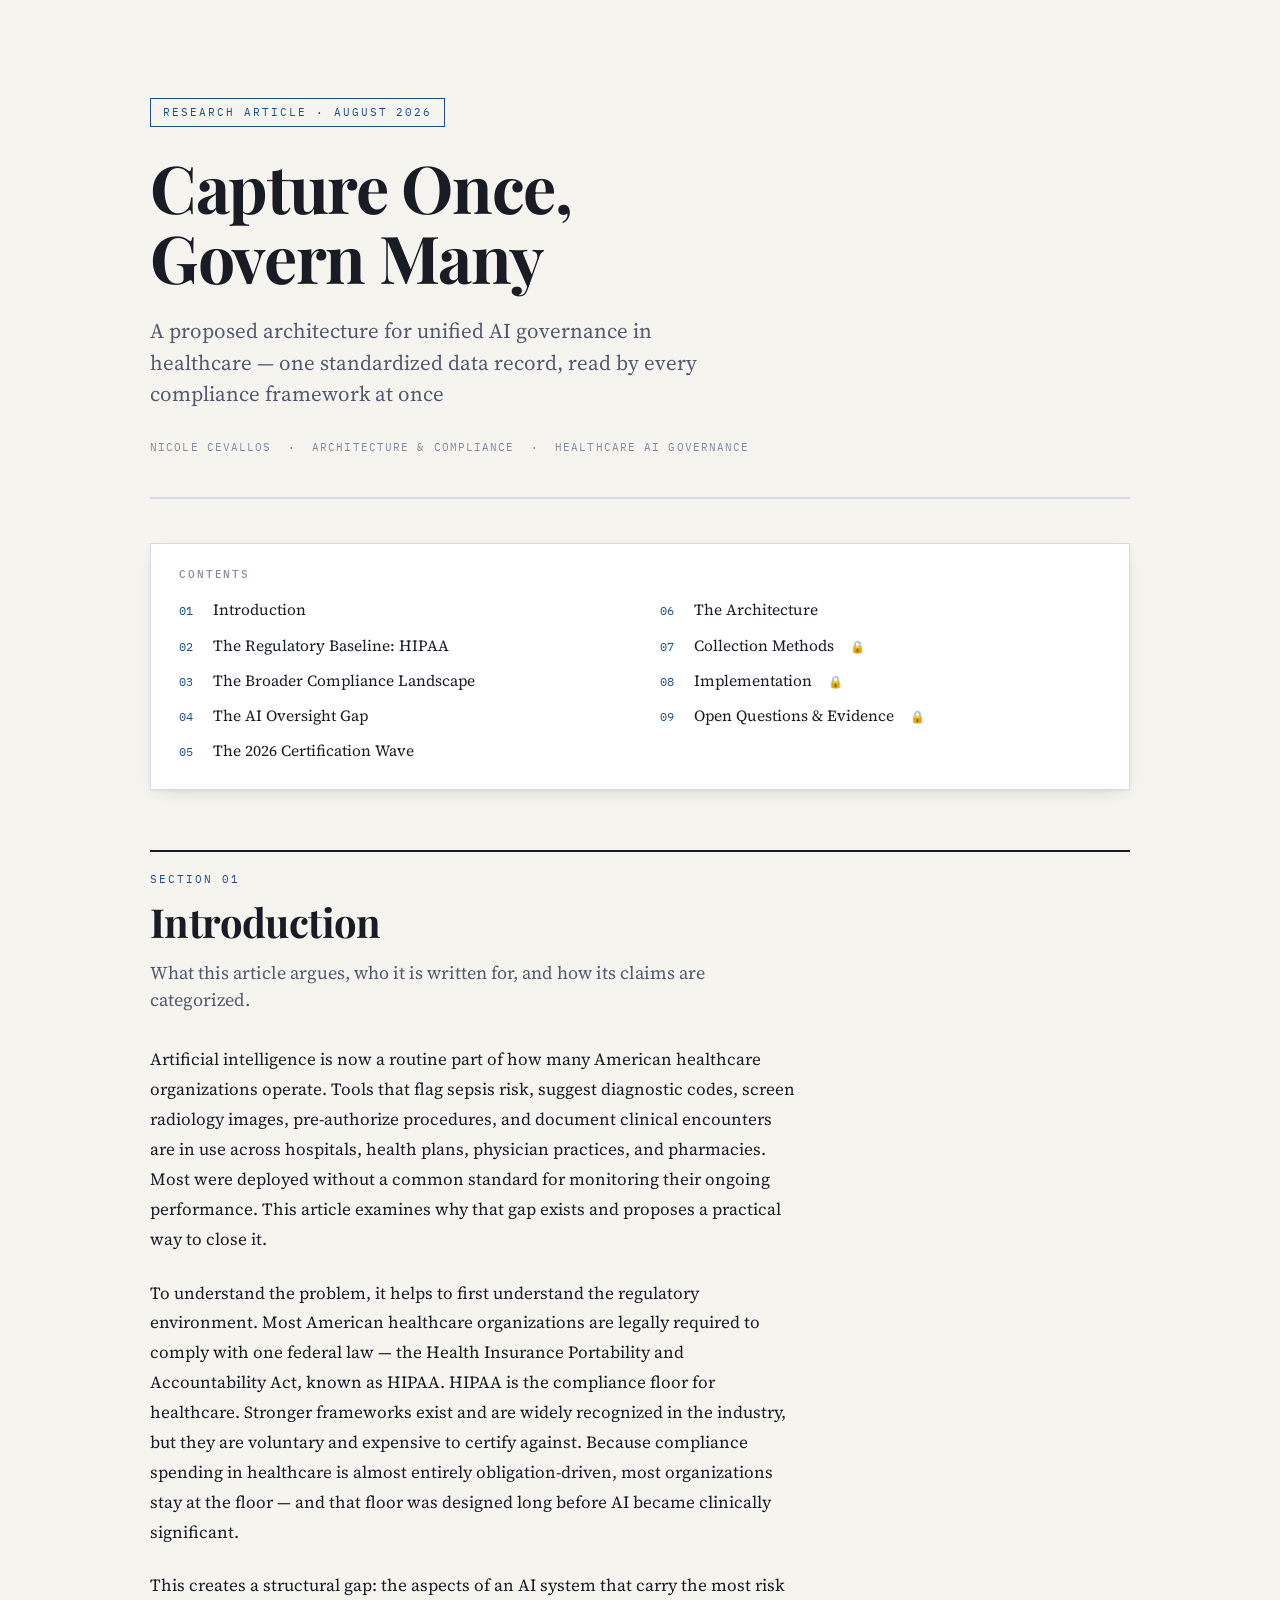
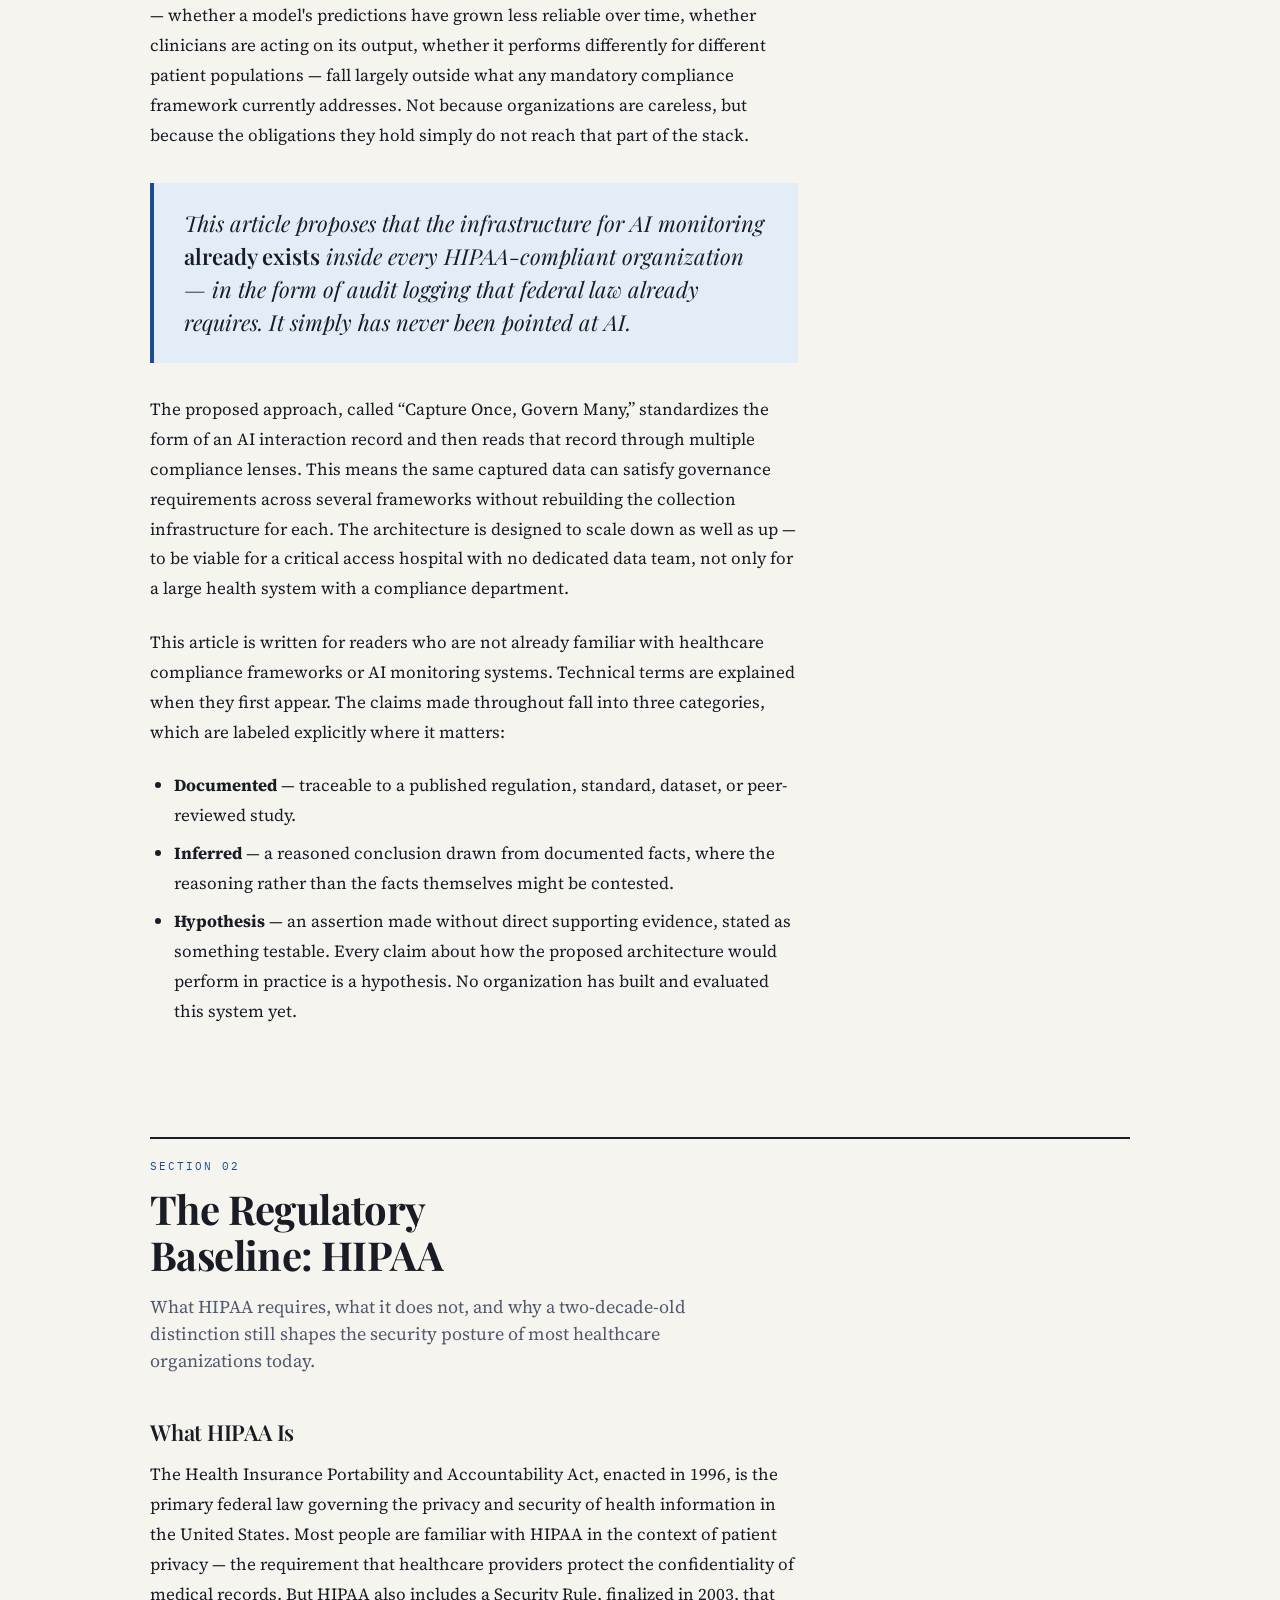
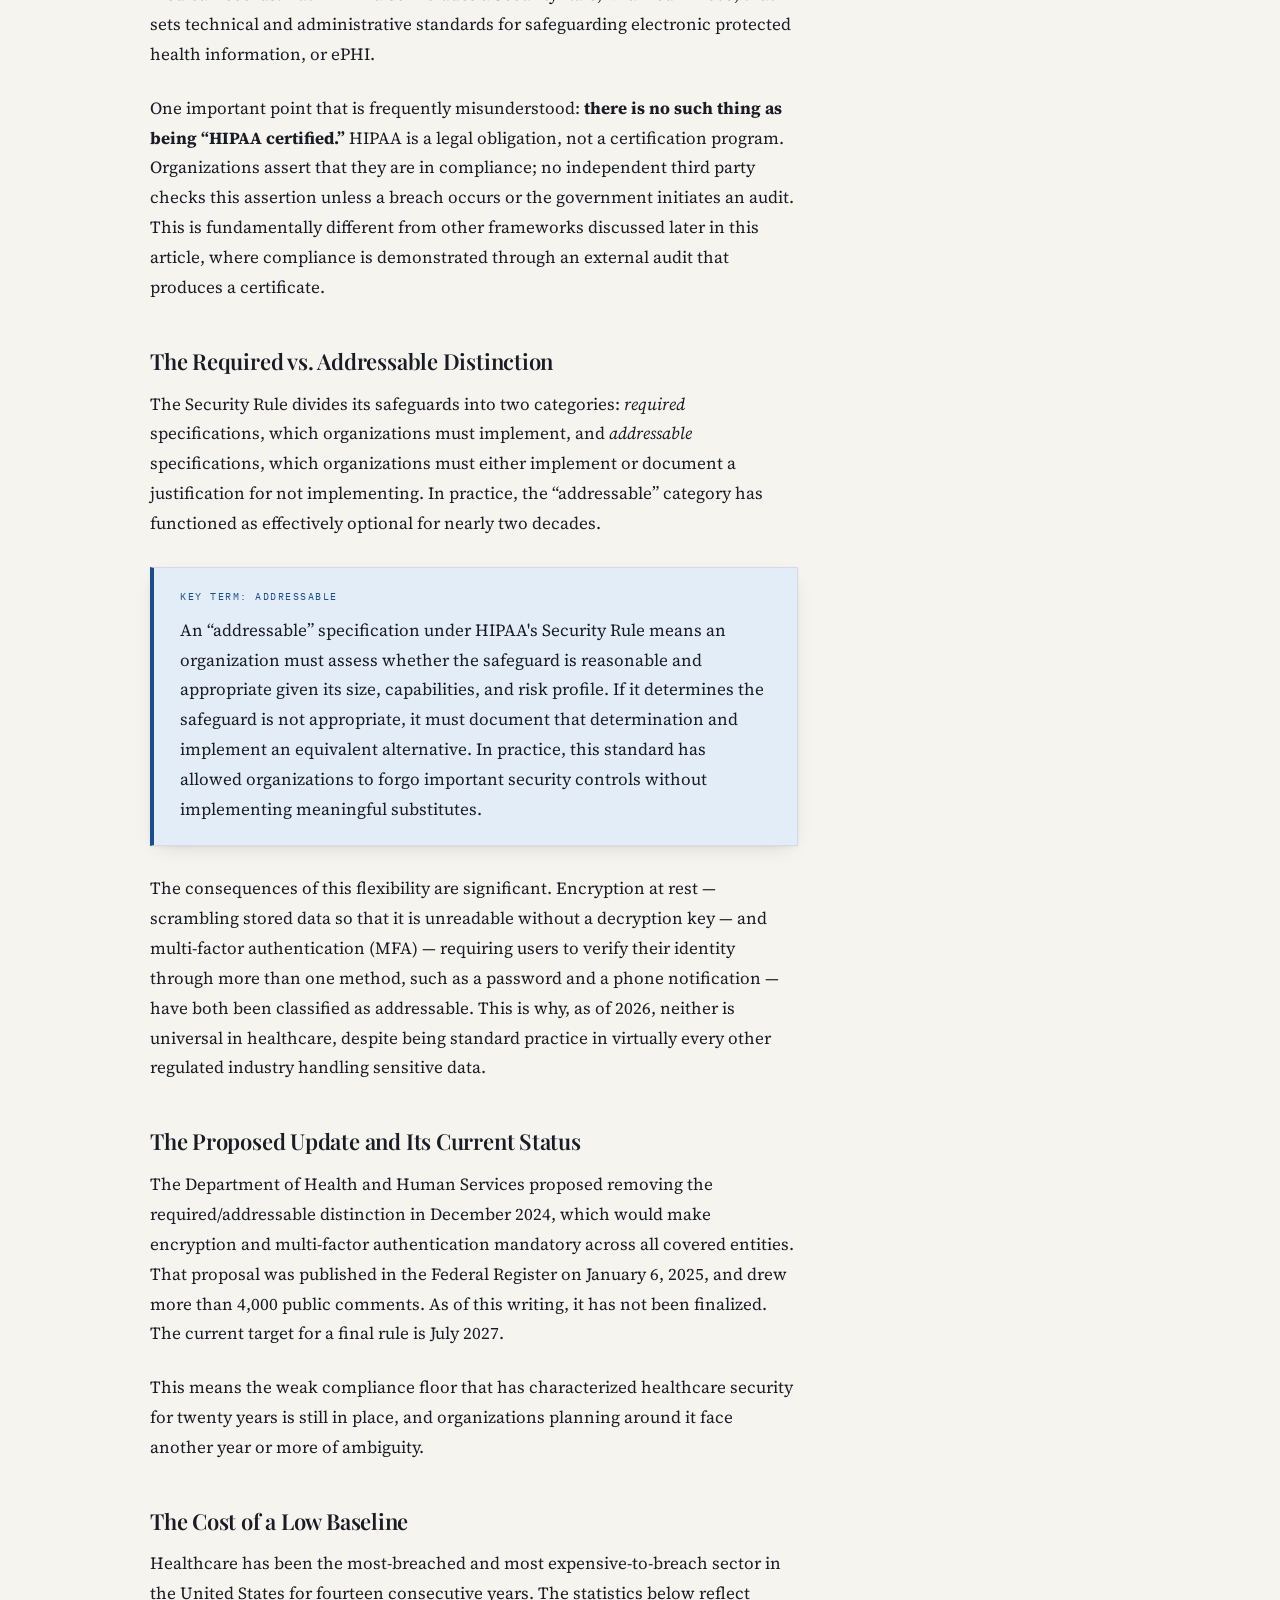
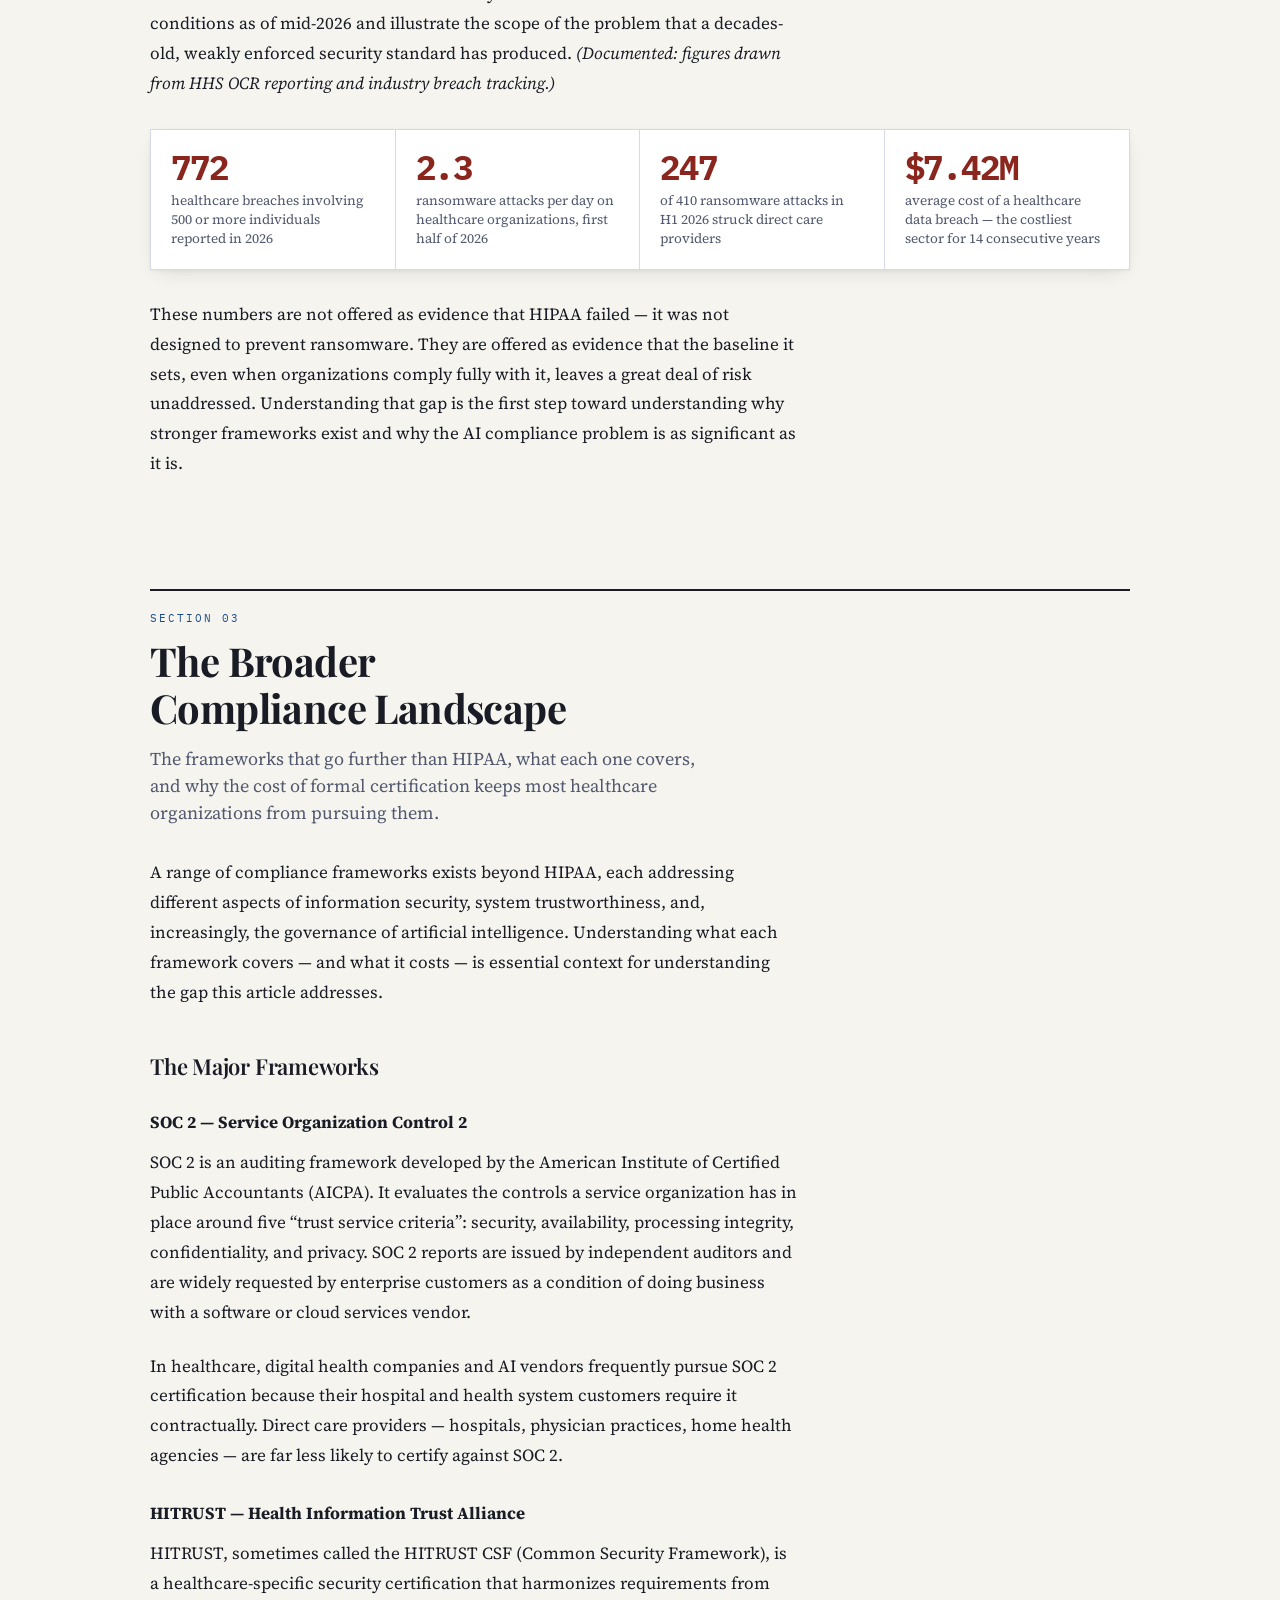
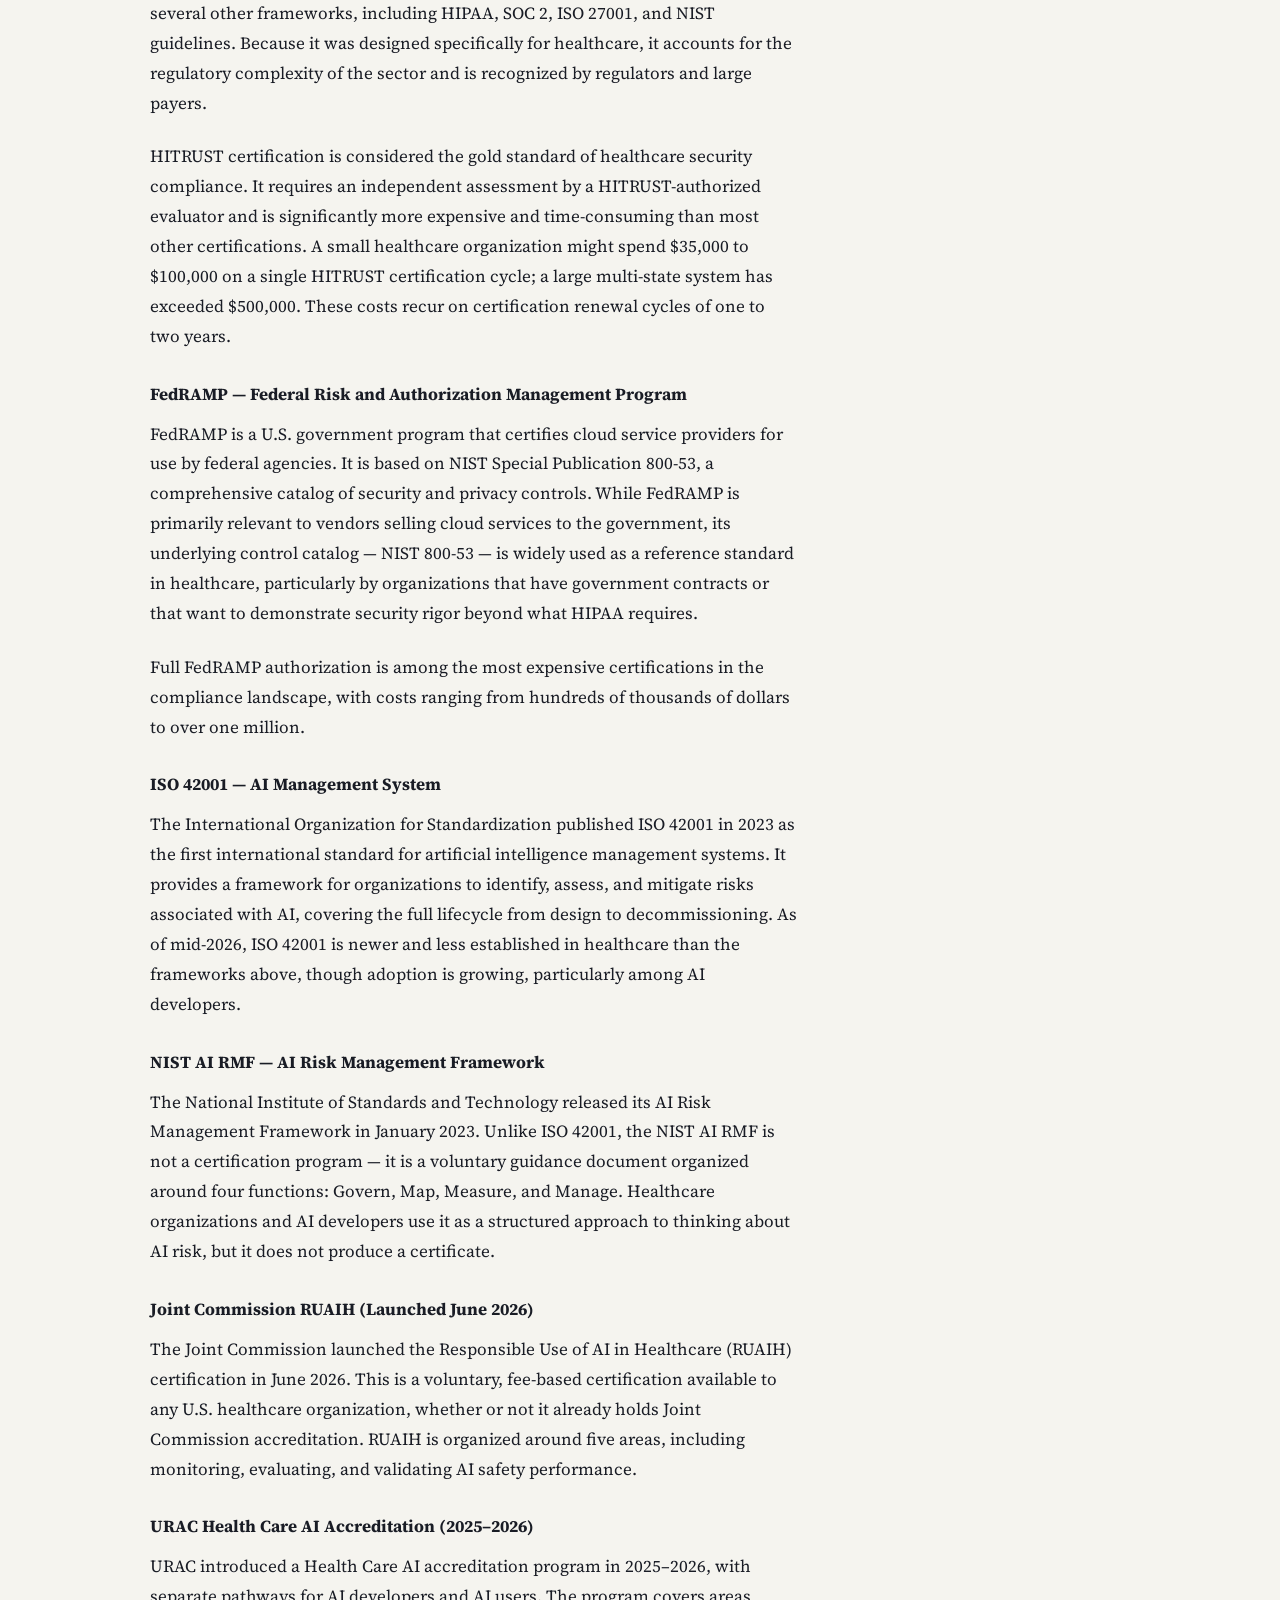
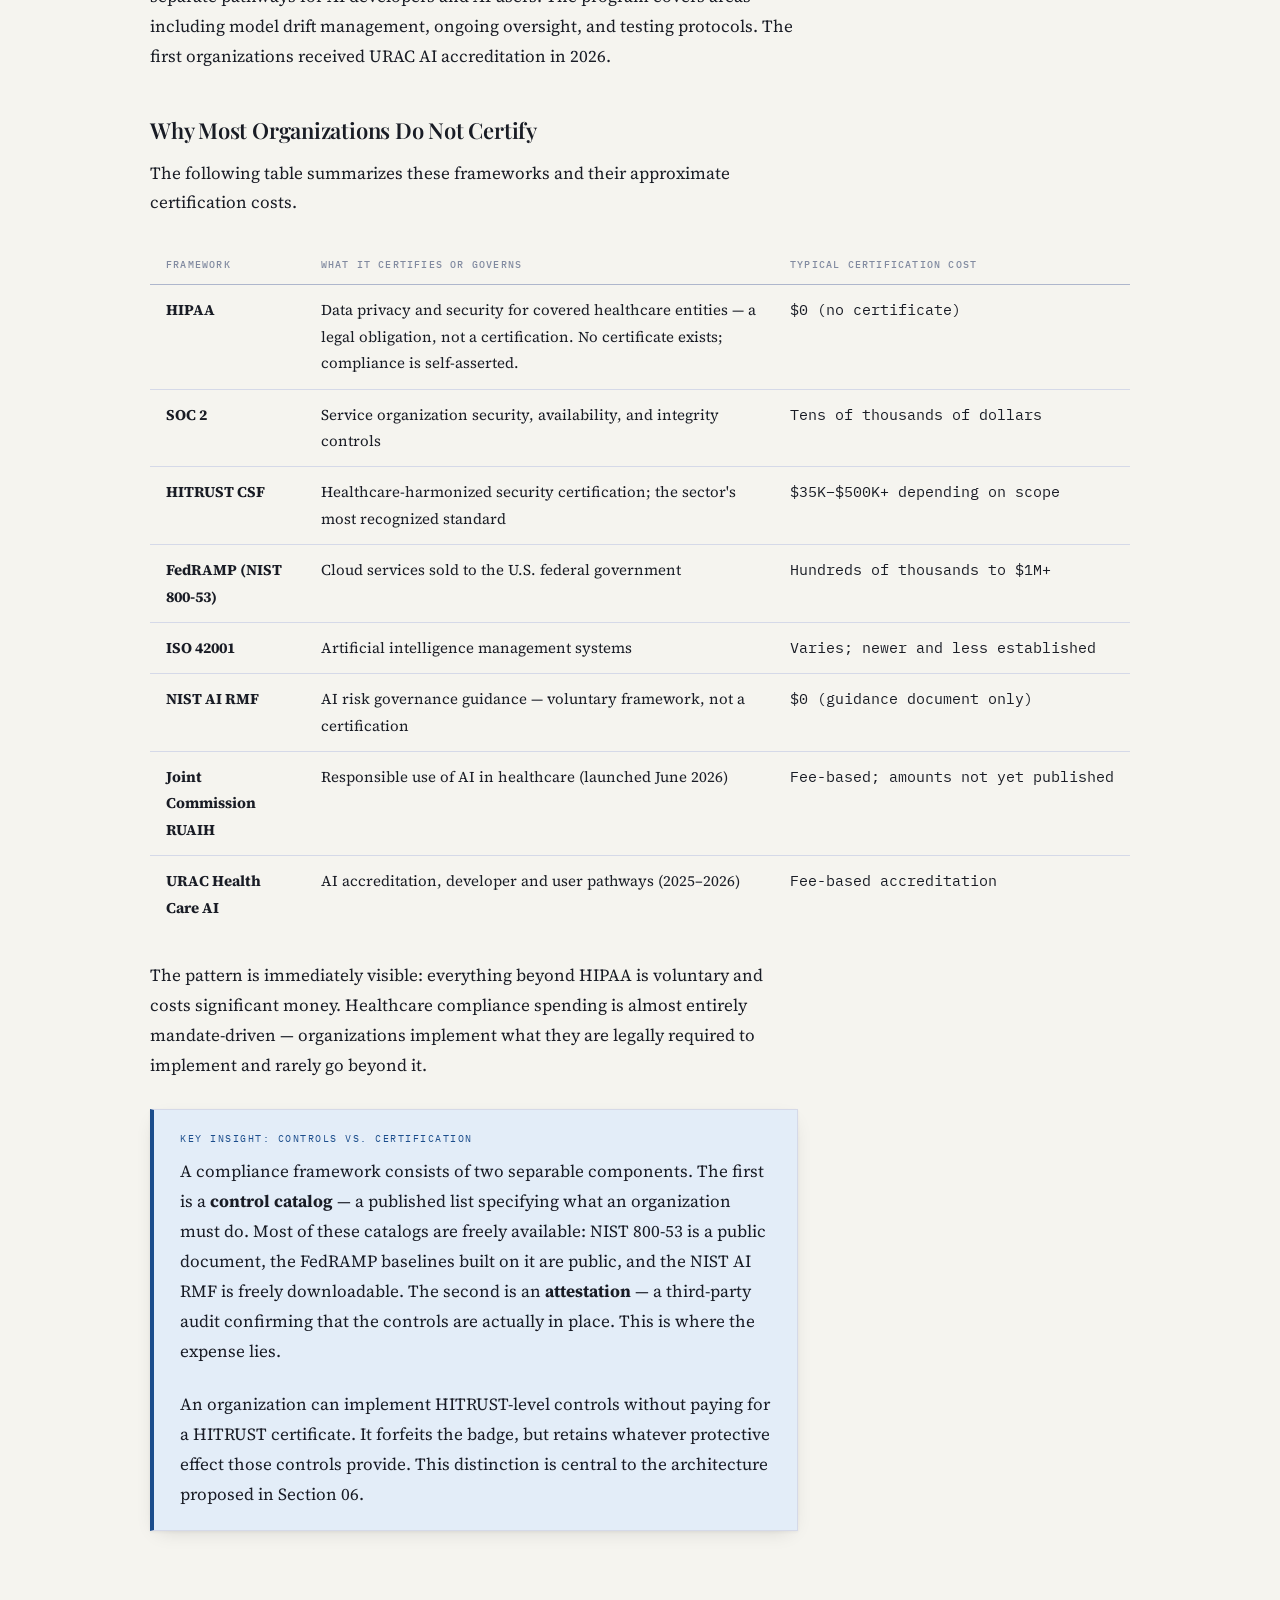
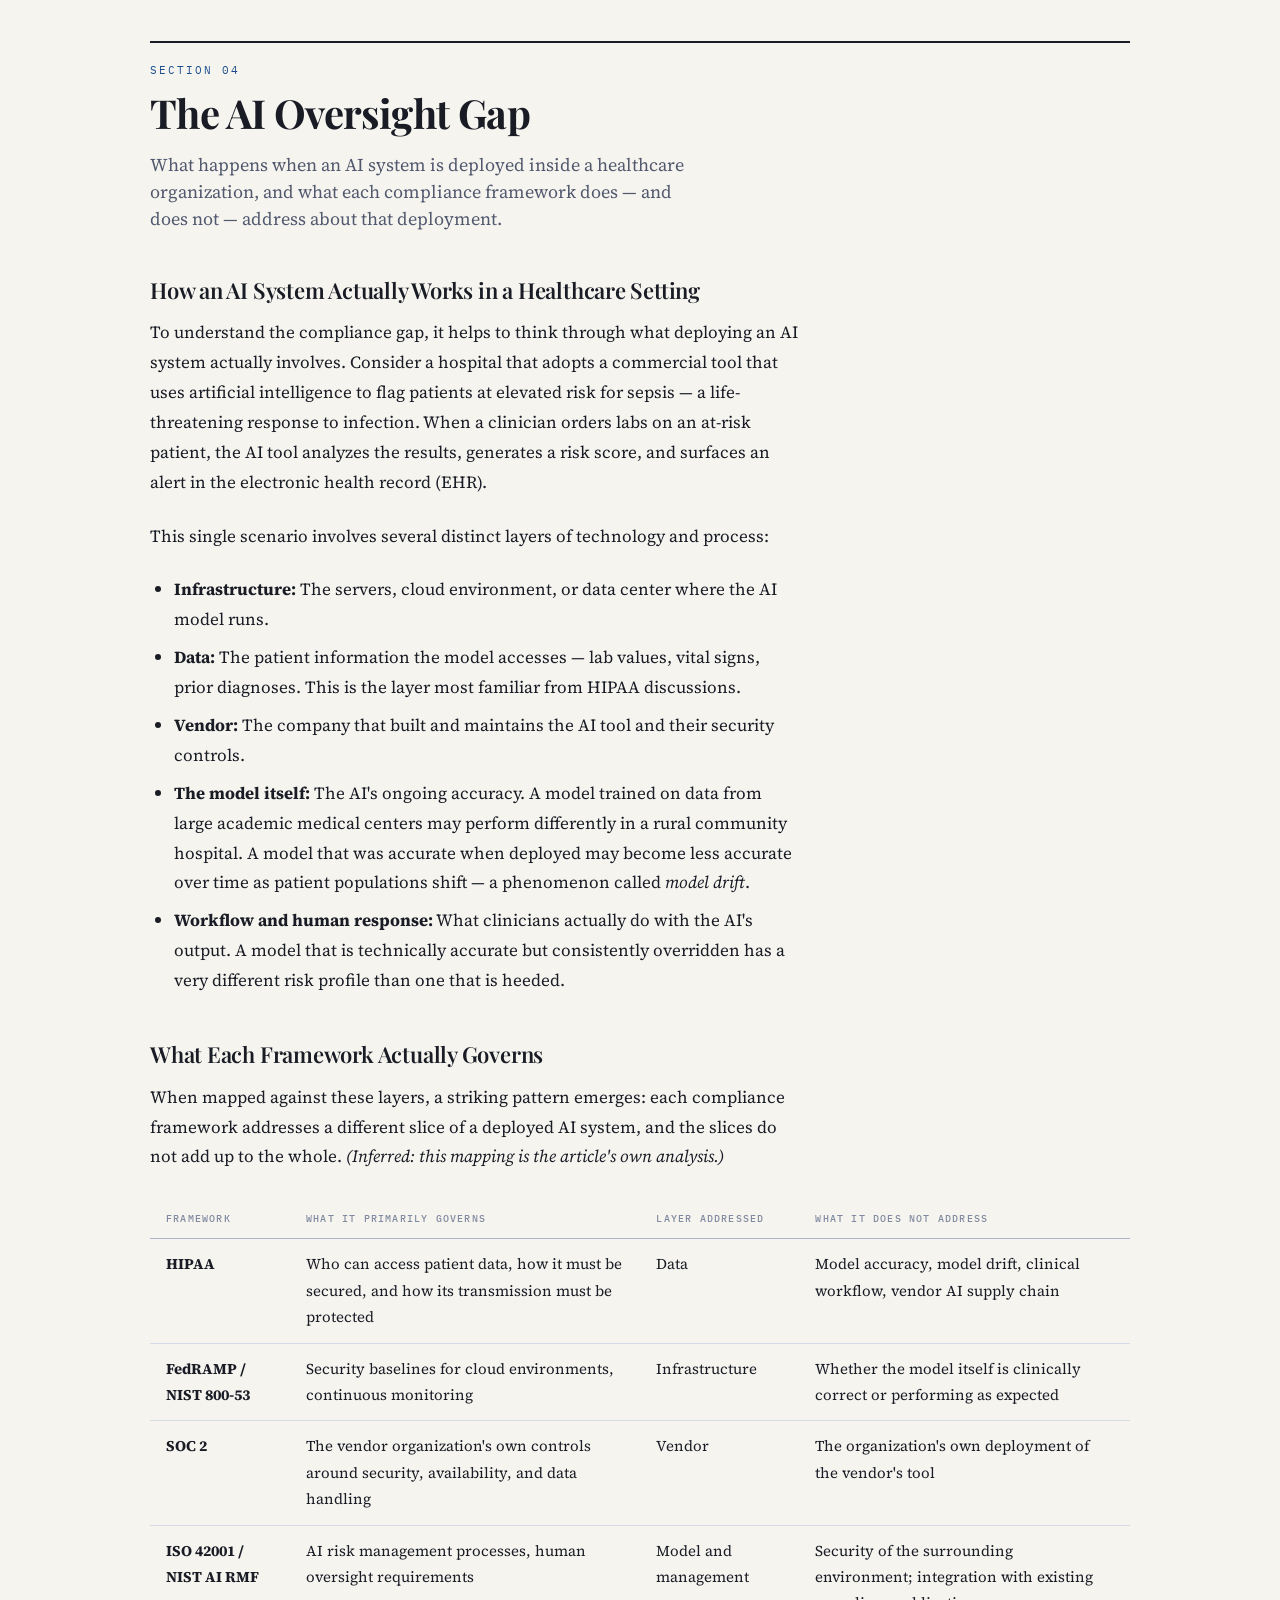
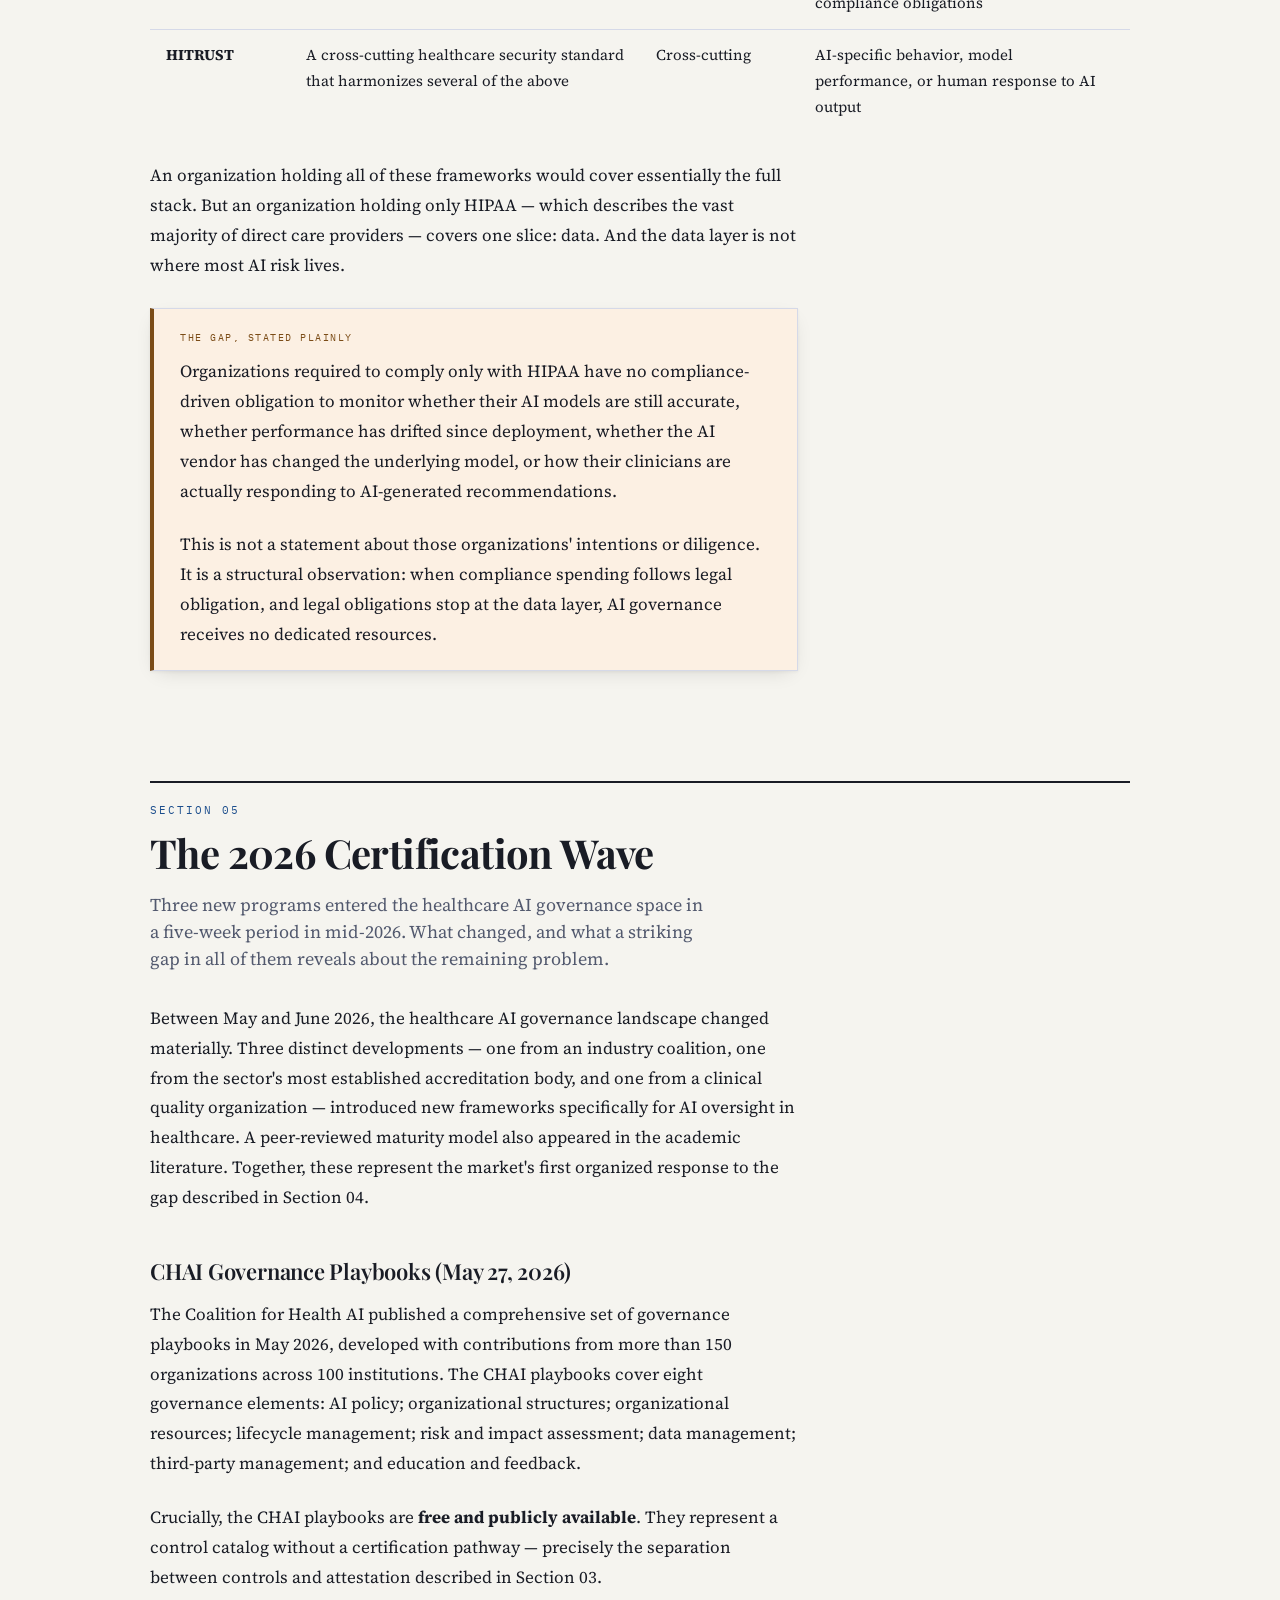
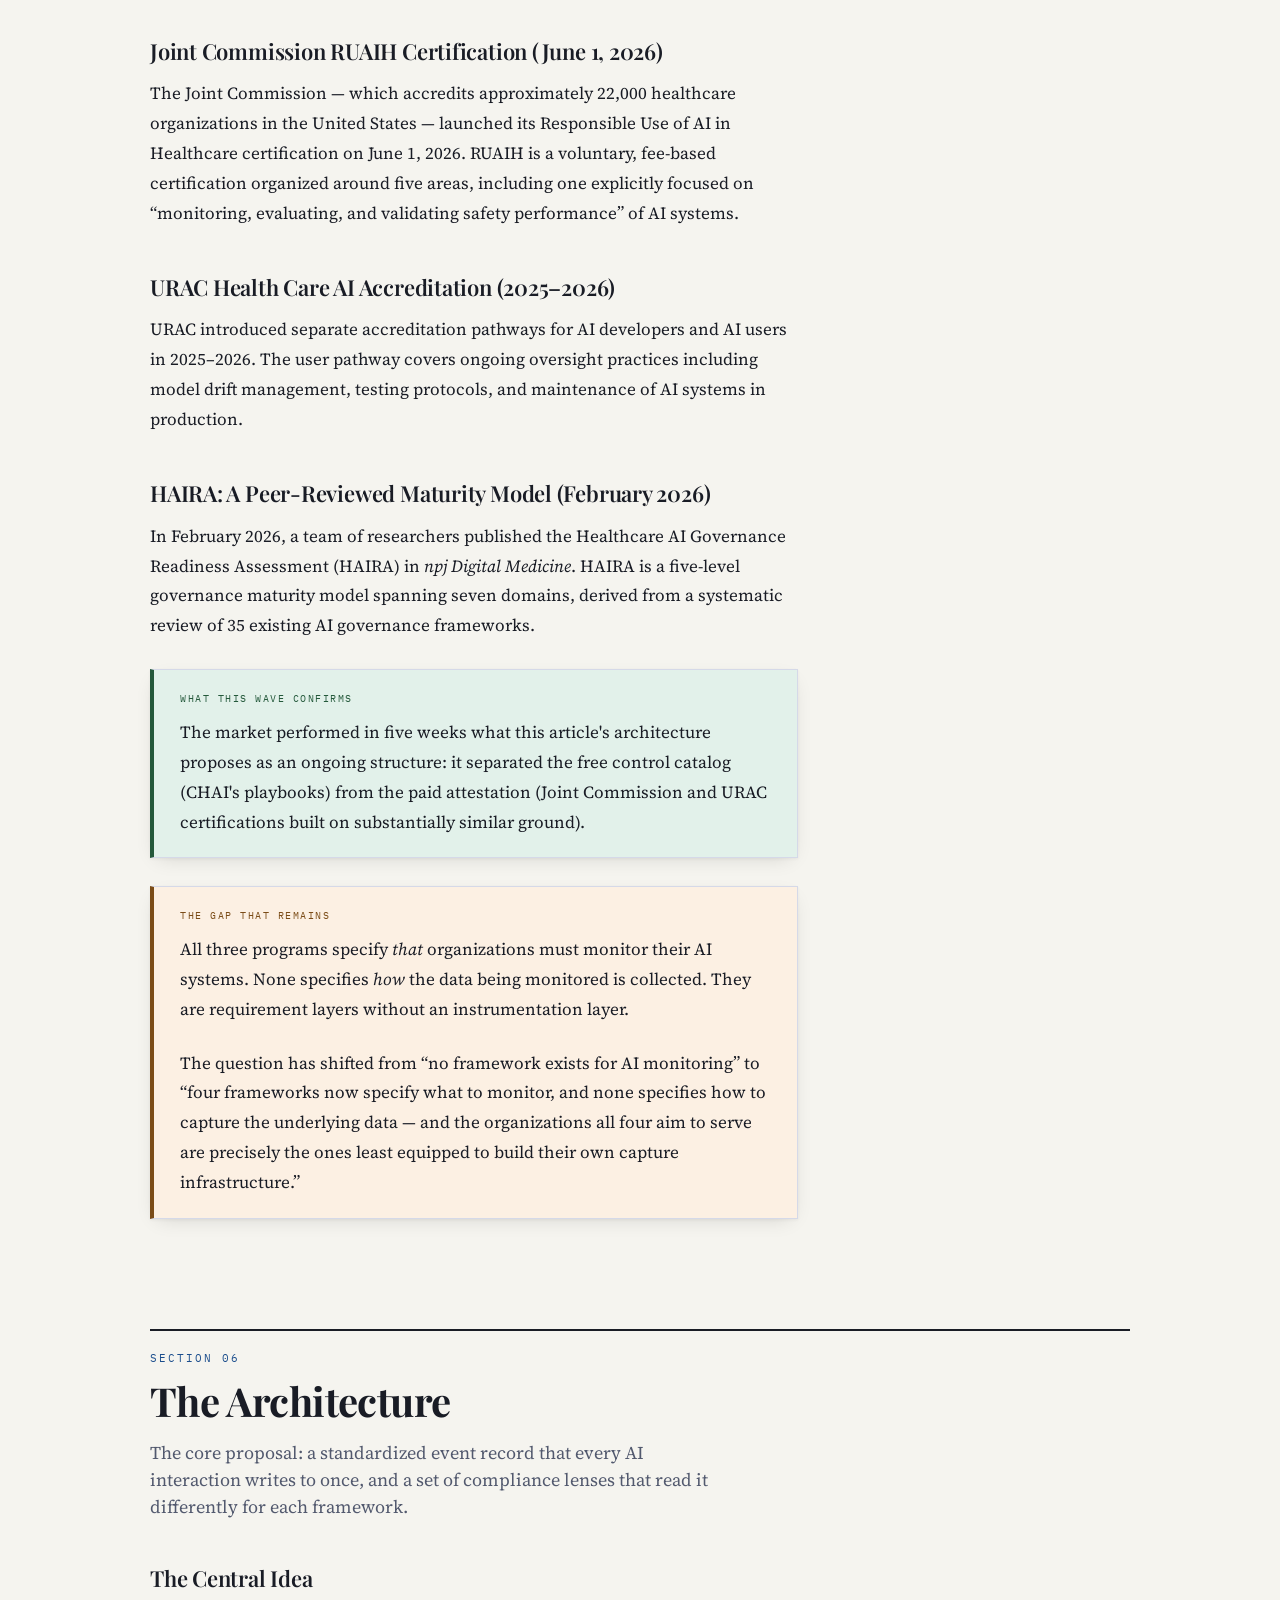
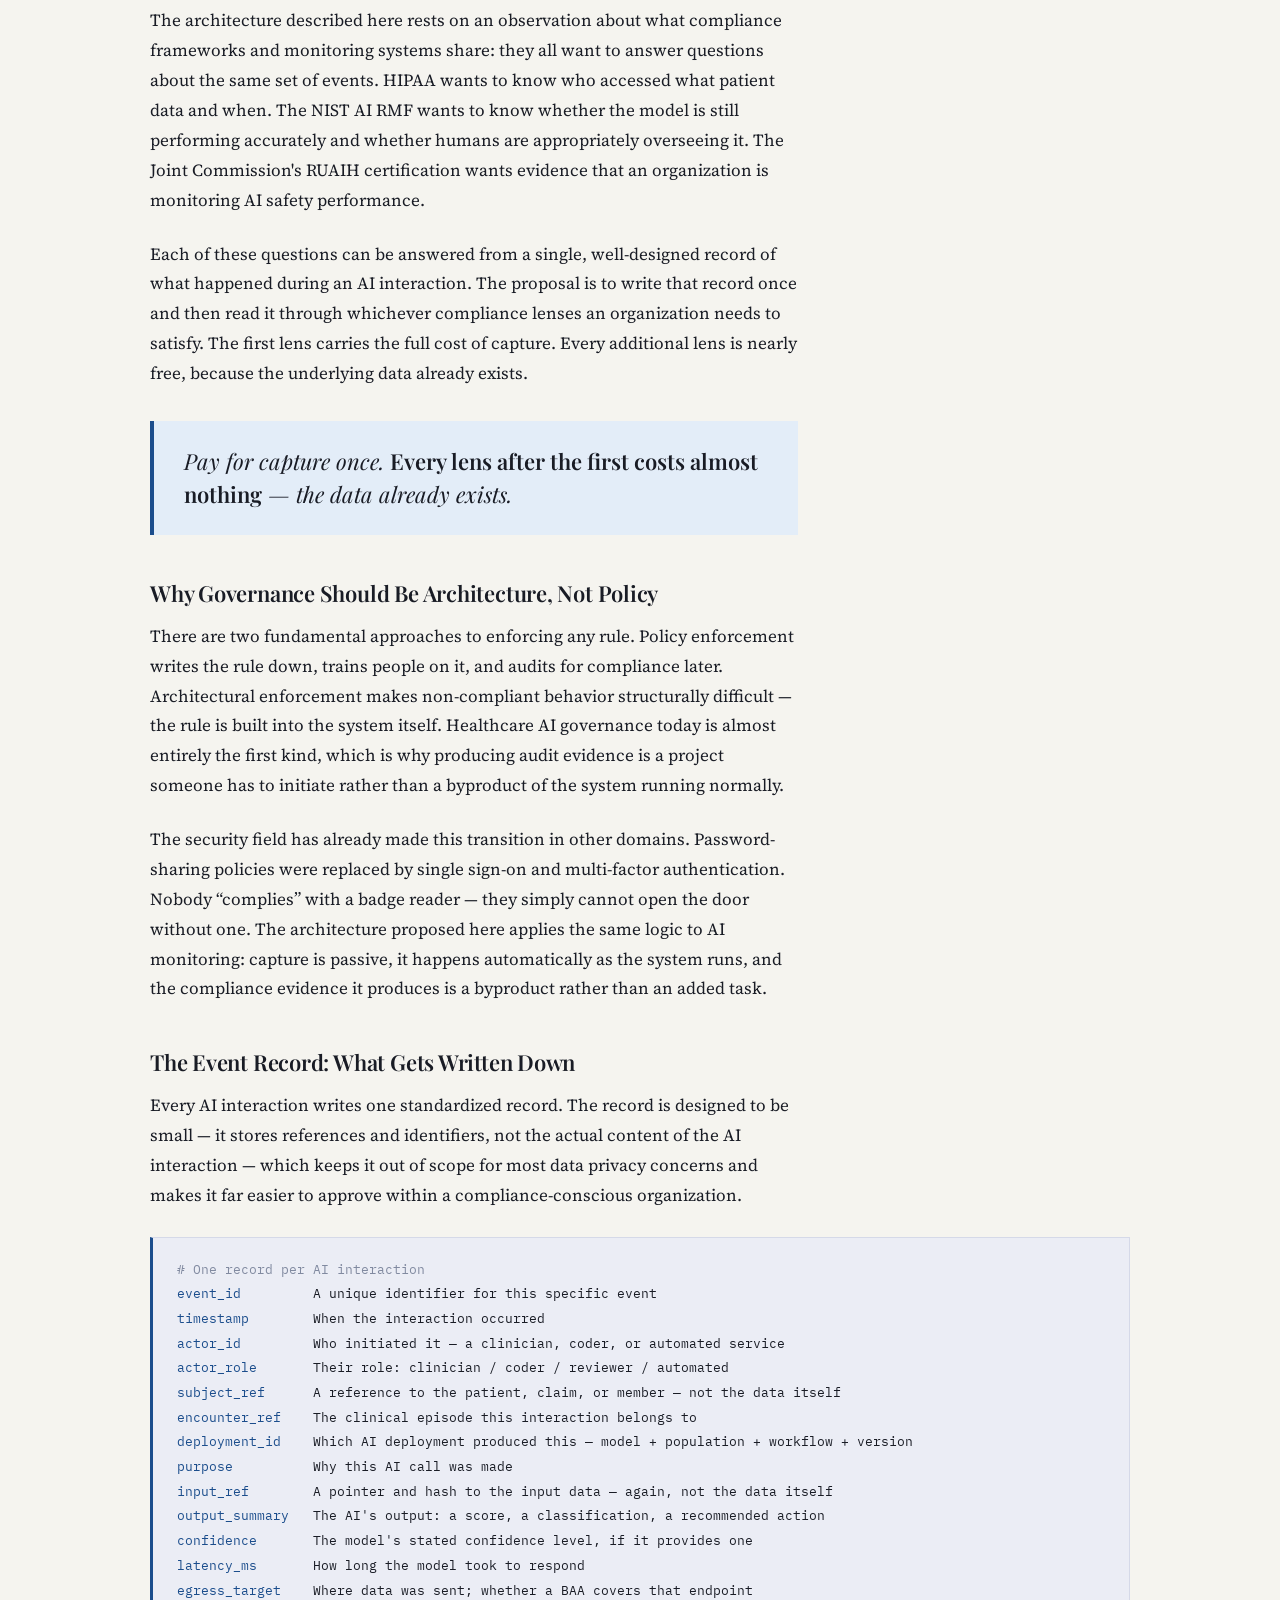
==== commit e940b132: "Add files via upload" ====
--- a/capture-once.html
+++ b/capture-once.html
@@ -1,1081 +1,780 @@
-<!doctype html>
+<!DOCTYPE html>
 <html lang="en">
 <head>
-<meta charset="utf-8">
-<meta name="viewport" content="width=device-width,initial-scale=1">
-<meta name="description" content="Capture Once, Govern Many — a compliance-native architecture for monitoring AI in healthcare organizations. Working paper.">
-<meta property="og:title" content="Capture Once, Govern Many — working paper">
-<meta property="og:description" content="One event record, six collection methods, every compliance framework as a read-only view.">
-<link rel="preconnect" href="https://fonts.googleapis.com">
-<link rel="stylesheet" href="sitenav.css">
-<link rel="icon" href="data:image/svg+xml,<svg xmlns='http://www.w3.org/2000/svg' viewBox='0 0 100 100'><text y='.9em' font-size='90'>🔍</text></svg>">
+<meta charset="UTF-8">
+<meta name="viewport" content="width=device-width, initial-scale=1.0, viewport-fit=cover">
+<title>Capture Once, Govern Many — Nicole Cevallos</title>
+<meta name="description" content="A proposed architecture for unified AI governance in healthcare — one standardized data record, read by every compliance framework at once.">
+<meta name="author" content="Nicole Cevallos">
+<meta property="og:title" content="Capture Once, Govern Many">
+<meta property="og:description" content="A proposed architecture for unified AI governance in healthcare — one standardized data record, read by every compliance framework at once.">
+<meta property="og:type" content="article">
+<link rel="stylesheet" href="https://fonts.googleapis.com/css2?family=Playfair+Display:ital,wght@0,400;0,600;0,700;1,400&family=Source+Serif+4:ital,opsz,wght@0,8..60,300;0,8..60,400;0,8..60,600;0,8..60,700;1,8..60,400&family=IBM+Plex+Mono:wght@400;500&display=swap">
+<style>
+:root {
+  --bg: #F5F4EF;
+  --surface: #FFFFFF;
+  --surface-2: #EBEDF5;
+  --rule: #D5D9E8;
+  --rule-2: #AEB6CC;
+  --text: #191C25;
+  --text-2: #52596E;
+  --text-3: #818AA0;
+  --accent: #1B4D8C;
+  --accent-light: #E3EDF8;
+  --signal: #7B4C17;
+  --signal-bg: #FCF0E3;
+  --ok: #24593B;
+  --ok-bg: #E2F1EA;
+  --stop: #8A261E;
+  --stop-bg: #F7E5E3;
+  --shadow: 0 1px 3px rgba(0,0,0,.05), 0 6px 20px -8px rgba(0,0,0,.16);
+}
+@media (prefers-color-scheme: dark) {
+  :root:not([data-theme="light"]) {
+    --bg: #10131A; --surface: #171B24; --surface-2: #1F2330;
+    --rule: #2A3044; --rule-2: #404D66;
+    --text: #E2E5F0; --text-2: #96A0BC; --text-3: #646E88;
+    --accent: #6899DC; --accent-light: #172340;
+    --signal: #D4924A; --signal-bg: #25180A;
+    --ok: #66BA84; --ok-bg: #122111;
+    --stop: #DC7870; --stop-bg: #27110E;
+    --shadow: 0 1px 3px rgba(0,0,0,.4), 0 6px 20px -8px rgba(0,0,0,.6);
+  }
+}
+:root[data-theme="dark"] {
+  --bg: #10131A; --surface: #171B24; --surface-2: #1F2330;
+  --rule: #2A3044; --rule-2: #404D66;
+  --text: #E2E5F0; --text-2: #96A0BC; --text-3: #646E88;
+  --accent: #6899DC; --accent-light: #172340;
+  --signal: #D4924A; --signal-bg: #25180A;
+  --ok: #66BA84; --ok-bg: #122111;
+  --stop: #DC7870; --stop-bg: #27110E;
+  --shadow: 0 1px 3px rgba(0,0,0,.4), 0 6px 20px -8px rgba(0,0,0,.6);
+}
+:root[data-theme="light"] {
+  --bg: #F5F4EF; --surface: #FFFFFF; --surface-2: #EBEDF5;
+  --rule: #D5D9E8; --rule-2: #AEB6CC;
+  --text: #191C25; --text-2: #52596E; --text-3: #818AA0;
+  --accent: #1B4D8C; --accent-light: #E3EDF8;
+  --signal: #7B4C17; --signal-bg: #FCF0E3;
+  --ok: #24593B; --ok-bg: #E2F1EA;
+  --stop: #8A261E; --stop-bg: #F7E5E3;
+  --shadow: 0 1px 3px rgba(0,0,0,.05), 0 6px 20px -8px rgba(0,0,0,.16);
+}
+
+*, *::before, *::after { box-sizing: border-box; }
+
+body {
+  margin: 0;
+  background: var(--bg);
+  color: var(--text);
+  font-family: 'Source Serif 4', Georgia, 'Times New Roman', serif;
+  font-size: 17px;
+  line-height: 1.76;
+  -webkit-font-smoothing: antialiased;
+}
+
+.wrap {
+  max-width: 1100px;
+  margin: 0 auto;
+  padding-inline: clamp(18px, 5vw, 60px);
+  padding-block: 0 100px;
+}
+
+.prose { max-width: 72ch; }
+
+/* ── Header ── */
+header.masthead {
+  padding-block: clamp(48px, 8vw, 96px) 40px;
+  border-bottom: 2px solid var(--rule);
+  margin-bottom: 44px;
+}
+.eyebrow {
+  font-family: 'IBM Plex Mono', monospace;
+  font-size: 11px;
+  letter-spacing: .18em;
+  text-transform: uppercase;
+  color: var(--accent);
+  display: inline-block;
+  border: 1px solid var(--accent);
+  padding: 4px 12px;
+  margin-bottom: 26px;
+}
+h1 {
+  font-family: 'Playfair Display', Georgia, serif;
+  font-size: clamp(36px, 6.5vw, 66px);
+  line-height: 1.06;
+  letter-spacing: -.02em;
+  font-weight: 700;
+  margin: 0 0 22px;
+  max-width: 16ch;
+  text-wrap: balance;
+}
+.deck {
+  font-family: 'Source Serif 4', Georgia, serif;
+  font-size: clamp(17px, 2.2vw, 21px);
+  color: var(--text-2);
+  max-width: 60ch;
+  line-height: 1.5;
+  margin: 0 0 28px;
+}
+.byline {
+  font-family: 'IBM Plex Mono', monospace;
+  font-size: 11px;
+  letter-spacing: .1em;
+  text-transform: uppercase;
+  color: var(--text-3);
+}
+
+/* ── TOC ── */
+nav.toc {
+  background: var(--surface);
+  border: 1px solid var(--rule);
+  padding: 24px 28px;
+  margin-bottom: 60px;
+  box-shadow: var(--shadow);
+}
+nav.toc h2 {
+  font-family: 'IBM Plex Mono', monospace;
+  font-size: 10.5px;
+  letter-spacing: .18em;
+  text-transform: uppercase;
+  color: var(--text-3);
+  font-weight: 500;
+  margin: 0 0 16px;
+}
+nav.toc ol { margin: 0; padding: 0; list-style: none; columns: 2; column-gap: 40px; }
+nav.toc li { break-inside: avoid; margin-bottom: 8px; }
+nav.toc a { color: var(--text); text-decoration: none; display: flex; gap: 12px; align-items: baseline; font-size: 15.5px; }
+nav.toc a:hover { color: var(--accent); }
+nav.toc .n { font-family: 'IBM Plex Mono', monospace; font-size: 11.5px; color: var(--accent); min-width: 22px; flex-shrink: 0; }
+nav.toc .locked { color: var(--text-3); font-size: 12px; margin-left: 4px; }
+@media (max-width: 580px) { nav.toc ol { columns: 1; } }
+
+/* ── Sections ── */
+section.part { margin-bottom: clamp(60px, 10vw, 110px); scroll-margin-top: 20px; }
+.part-head { border-top: 2px solid var(--text); padding-top: 18px; margin-bottom: 32px; }
+.part-label {
+  font-family: 'IBM Plex Mono', monospace;
+  font-size: 11px;
+  letter-spacing: .18em;
+  text-transform: uppercase;
+  color: var(--accent);
+  display: block;
+  margin-bottom: 10px;
+}
+h2 {
+  font-family: 'Playfair Display', Georgia, serif;
+  font-size: clamp(26px, 4vw, 40px);
+  line-height: 1.16;
+  font-weight: 700;
+  letter-spacing: -.015em;
+  margin: 0 0 14px;
+  text-wrap: balance;
+  max-width: 22ch;
+}
+.part-intro { font-size: 18px; color: var(--text-2); max-width: 62ch; line-height: 1.5; margin: 0; }
+h3 { font-family: 'Playfair Display', Georgia, serif; font-size: 22px; font-weight: 600; margin: 44px 0 14px; letter-spacing: -.01em; line-height: 1.3; }
+h4 { font-family: 'Source Serif 4', Georgia, serif; font-size: 17px; font-weight: 700; margin: 28px 0 10px; }
+p { margin: 0 0 1.4em; }
+p:last-child { margin-bottom: 0; }
+ul, ol { margin: 0 0 1.4em; padding-left: 24px; }
+li { margin-bottom: 8px; }
+a { color: var(--accent); text-underline-offset: 3px; }
+a:focus-visible { outline: 2px solid var(--accent); outline-offset: 3px; }
+strong { font-weight: 700; }
+em { font-style: italic; }
+code { font-family: 'IBM Plex Mono', monospace; font-size: .85em; background: var(--surface-2); padding: 2px 6px; border-radius: 2px; }
+
+/* ── Pull quote ── */
+.pullquote {
+  border-left: 4px solid var(--accent);
+  background: var(--accent-light);
+  padding: 24px 30px;
+  margin: 32px 0;
+  font-family: 'Playfair Display', Georgia, serif;
+  font-size: clamp(18px, 2.5vw, 22px);
+  font-style: italic;
+  line-height: 1.5;
+  color: var(--text);
+}
+.pullquote p { margin: 0 0 .7em; }
+.pullquote p:last-child { margin: 0; }
+.pullquote em { font-style: normal; font-weight: 600; }
+
+/* ── Callout boxes ── */
+.box { border: 1px solid var(--rule); background: var(--surface); padding: 20px 26px; margin: 28px 0; box-shadow: var(--shadow); }
+.box > :last-child { margin-bottom: 0; }
+.box-label { font-family: 'IBM Plex Mono', monospace; font-size: 10px; letter-spacing: .15em; text-transform: uppercase; display: block; margin-bottom: 10px; color: var(--text-3); }
+.box-def { border-left: 4px solid var(--accent); background: var(--accent-light); }
+.box-def .box-label { color: var(--accent); }
+.box-warn { border-left: 4px solid var(--signal); background: var(--signal-bg); }
+.box-warn .box-label { color: var(--signal); }
+.box-good { border-left: 4px solid var(--ok); background: var(--ok-bg); }
+.box-good .box-label { color: var(--ok); }
+.box-note { border-left: 4px solid var(--rule-2); }
+.box-note .box-label { color: var(--text-3); }
+
+/* ── Stats ── */
+.stats { display: grid; grid-template-columns: repeat(auto-fit, minmax(150px, 1fr)); border: 1px solid var(--rule); background: var(--surface); margin: 30px 0; box-shadow: var(--shadow); }
+.stats div { padding: 20px; border-right: 1px solid var(--rule); }
+.stats div:last-child { border-right: 0; }
+.stats b { font-family: 'IBM Plex Mono', monospace; font-variant-numeric: tabular-nums; display: block; font-size: clamp(26px, 3.5vw, 34px); line-height: 1; letter-spacing: -.03em; margin-bottom: 8px; color: var(--stop); }
+.stats span { font-size: 13.5px; color: var(--text-2); line-height: 1.4; display: block; }
+@media (max-width: 600px) { .stats div { border-right: 0; border-bottom: 1px solid var(--rule); } .stats div:last-child { border-bottom: 0; } }
+
+/* ── Tables ── */
+.scroller { overflow-x: auto; margin: 28px 0; }
+table { border-collapse: collapse; width: 100%; min-width: 520px; font-family: 'Source Serif 4', Georgia, serif; font-size: 15px; }
+th, td { padding: 12px 16px; text-align: left; vertical-align: top; border-bottom: 1px solid var(--rule); }
+thead th { font-family: 'IBM Plex Mono', monospace; font-size: 10px; letter-spacing: .12em; text-transform: uppercase; color: var(--text-3); font-weight: 500; border-bottom: 1px solid var(--rule-2); line-height: 1.4; }
+tbody th { font-weight: 700; font-size: 15px; }
+tbody tr:last-child td, tbody tr:last-child th { border-bottom: 0; }
+td.num { font-family: 'IBM Plex Mono', monospace; font-variant-numeric: tabular-nums; white-space: nowrap; }
+
+/* ── Schema block ── */
+.schema { background: var(--surface-2); border: 1px solid var(--rule); border-left: 3px solid var(--accent); padding: 20px 24px; font-family: 'IBM Plex Mono', monospace; font-size: 13px; line-height: 1.9; overflow-x: auto; white-space: pre; margin: 26px 0; }
+.schema .k { color: var(--accent); }
+.schema .c { color: var(--text-3); }
+
+/* ── Tiers ── */
+.tiers { display: grid; gap: 14px; margin: 28px 0; }
+.tier { border: 1px solid var(--rule); background: var(--surface); padding: 20px 24px; box-shadow: var(--shadow); display: grid; grid-template-columns: 56px 1fr; gap: 20px; align-items: start; }
+.tier-n { font-family: 'IBM Plex Mono', monospace; font-size: 28px; font-weight: 700; color: var(--accent); line-height: 1; letter-spacing: -.04em; padding-top: 4px; }
+.tier h4 { margin: 0 0 8px; font-size: 17px; font-weight: 700; }
+.tier p { margin: 0 0 8px; font-size: 15.5px; color: var(--text-2); }
+.tier p:last-child { margin: 0; }
+@media (max-width: 500px) { .tier { grid-template-columns: 1fr; gap: 8px; } }
+
+/* ── Roles ── */
+.roles { display: grid; grid-template-columns: repeat(auto-fit, minmax(240px, 1fr)); gap: 14px; margin: 28px 0; }
+.role { border: 1px solid var(--rule); border-top: 3px solid var(--accent); background: var(--surface); padding: 18px 20px; box-shadow: var(--shadow); }
+.role-tag { font-family: 'IBM Plex Mono', monospace; font-size: 10px; letter-spacing: .14em; text-transform: uppercase; color: var(--accent); display: block; margin-bottom: 6px; }
+.role h4 { margin: 0 0 8px; font-size: 16px; font-weight: 700; }
+.role p { font-size: 14.5px; color: var(--text-2); margin: 0; line-height: 1.5; }
+
+/* ── Accordion ── */
+details { border: 1px solid var(--rule); background: var(--surface); margin: 10px 0; }
+summary { cursor: pointer; padding: 14px 22px; font-weight: 600; font-size: 16px; list-style: none; font-family: 'Source Serif 4', Georgia, serif; }
+summary::-webkit-details-marker { display: none; }
+summary::before { content: "+ "; color: var(--accent); font-family: 'IBM Plex Mono', monospace; }
+details[open] summary::before { content: "&#8722; "; }
+details[open] summary { border-bottom: 1px solid var(--rule); }
+.dbody { padding: 18px 24px 6px; }
+.dbody > :last-child { margin-bottom: 18px; }
+
+hr.divider { border: 0; border-top: 1px solid var(--rule); margin: 36px 0; }
+
+/* ── Paywall ── */
+.paywall-fade {
+  position: relative;
+  max-height: 260px;
+  overflow: hidden;
+}
+.paywall-fade::after {
+  content: '';
+  position: absolute;
+  bottom: 0;
+  left: 0;
+  right: 0;
+  height: 200px;
+  background: linear-gradient(to bottom, transparent, var(--bg));
+  pointer-events: none;
+}
+.paywall-gate {
+  border: 1px solid var(--rule);
+  background: var(--surface);
+  box-shadow: var(--shadow);
+  padding: 40px 40px 44px;
+  margin: 0 0 80px;
+  text-align: center;
+}
+.paywall-gate .gate-label {
+  font-family: 'IBM Plex Mono', monospace;
+  font-size: 10px;
+  letter-spacing: .18em;
+  text-transform: uppercase;
+  color: var(--text-3);
+  display: block;
+  margin-bottom: 20px;
+}
+.paywall-gate h3 {
+  font-family: 'Playfair Display', Georgia, serif;
+  font-size: clamp(24px, 3.5vw, 34px);
+  font-weight: 700;
+  margin: 0 0 14px;
+  letter-spacing: -.015em;
+  text-wrap: balance;
+}
+.paywall-gate .gate-sub {
+  font-size: 16px;
+  color: var(--text-2);
+  max-width: 52ch;
+  margin: 0 auto 28px;
+  line-height: 1.5;
+}
+.what-you-get {
+  display: grid;
+  grid-template-columns: repeat(auto-fit, minmax(180px, 1fr));
+  gap: 12px;
+  margin: 0 0 32px;
+  text-align: left;
+}
+.wyg-item {
+  background: var(--surface-2);
+  border: 1px solid var(--rule);
+  padding: 14px 16px;
+}
+.wyg-item .wyg-label {
+  font-family: 'IBM Plex Mono', monospace;
+  font-size: 9.5px;
+  letter-spacing: .14em;
+  text-transform: uppercase;
+  color: var(--accent);
+  display: block;
+  margin-bottom: 6px;
+}
+.wyg-item p { font-size: 14px; color: var(--text-2); margin: 0; line-height: 1.45; }
+.btn-gumroad {
+  display: inline-block;
+  background: var(--accent);
+  color: #fff;
+  font-family: 'IBM Plex Mono', monospace;
+  font-size: 13px;
+  letter-spacing: .08em;
+  text-transform: uppercase;
+  text-decoration: none;
+  padding: 16px 40px;
+  font-weight: 500;
+  transition: opacity .15s;
+}
+.btn-gumroad:hover { opacity: .85; color: #fff; }
+.gate-price {
+  font-family: 'IBM Plex Mono', monospace;
+  font-size: 11px;
+  letter-spacing: .1em;
+  text-transform: uppercase;
+  color: var(--text-3);
+  display: block;
+  margin-top: 14px;
+}
+
+/* ── Footer ── */
+footer.site-foot {
+  border-top: 1px solid var(--rule);
+  padding: 36px 0;
+  font-family: 'IBM Plex Mono', monospace;
+  font-size: 11px;
+  letter-spacing: .06em;
+  color: var(--text-3);
+  display: flex;
+  gap: 24px;
+  flex-wrap: wrap;
+  align-items: center;
+  justify-content: space-between;
+}
+footer.site-foot a { color: var(--text-3); text-decoration: none; }
+footer.site-foot a:hover { color: var(--accent); }
+</style>
 </head>
 <body>
-<div class="sitenav">
-  <div class="inner">
-    <a class="brand" href="index.html">Nicole Cevallos<span>.</span></a>
-    <nav>
-      <a href="index.html#work">Work</a>
-      <a href="index.html#about">About</a>
-      <a href="capture-once.html" aria-current="page">Working paper</a>
-      <a href="index.html#contact">Contact</a>
-    </nav>
-  </div>
-</div>
-
-<title>Capture Once, Govern Many</title>
-<style>
-  :root {
-    --paper: #f4f5f7;
-    --surface: #ffffff;
-    --surface-2: #eaecf1;
-    --rule: #d3d7e0;
-    --rule-2: #a8afbe;
-    --text: #171a21;
-    --text-2: #4c5464;
-    --text-3: #737c8e;
-    --accent: #2b4796;
-    --accent-2: #e8ecf8;
-    --signal: #9c6410;
-    --signal-bg: #fbf1de;
-    --ok: #2f6b48;
-    --ok-bg: #e4f0e8;
-    --stop: #a13a2c;
-    --stop-bg: #f9e6e2;
-    --shadow: 0 1px 2px rgba(23,26,33,.05), 0 10px 28px -16px rgba(23,26,33,.25);
-  }
-  @media (prefers-color-scheme: dark) {
-    :root {
-      --paper: #101219;
-      --surface: #171a23;
-      --surface-2: #1e222d;
-      --rule: #2b3140;
-      --rule-2: #454e61;
-      --text: #e2e5ec;
-      --text-2: #a4abbb;
-      --text-3: #7d859a;
-      --accent: #7f9bec;
-      --accent-2: #1a2340;
-      --signal: #d9a44e;
-      --signal-bg: #2a2113;
-      --ok: #6cb98a;
-      --ok-bg: #16281d;
-      --stop: #e0806e;
-      --stop-bg: #2c1a16;
-      --shadow: 0 1px 2px rgba(0,0,0,.5), 0 10px 28px -16px rgba(0,0,0,.8);
-    }
-  }
-  :root[data-theme="dark"] {
-    --paper: #101219; --surface: #171a23; --surface-2: #1e222d;
-    --rule: #2b3140; --rule-2: #454e61;
-    --text: #e2e5ec; --text-2: #a4abbb; --text-3: #7d859a;
-    --accent: #7f9bec; --accent-2: #1a2340;
-    --signal: #d9a44e; --signal-bg: #2a2113;
-    --ok: #6cb98a; --ok-bg: #16281d;
-    --stop: #e0806e; --stop-bg: #2c1a16;
-    --shadow: 0 1px 2px rgba(0,0,0,.5), 0 10px 28px -16px rgba(0,0,0,.8);
-  }
-  :root[data-theme="light"] {
-    --paper: #f4f5f7; --surface: #ffffff; --surface-2: #eaecf1;
-    --rule: #d3d7e0; --rule-2: #a8afbe;
-    --text: #171a21; --text-2: #4c5464; --text-3: #737c8e;
-    --accent: #2b4796; --accent-2: #e8ecf8;
-    --signal: #9c6410; --signal-bg: #fbf1de;
-    --ok: #2f6b48; --ok-bg: #e4f0e8;
-    --stop: #a13a2c; --stop-bg: #f9e6e2;
-    --shadow: 0 1px 2px rgba(23,26,33,.05), 0 10px 28px -16px rgba(23,26,33,.25);
-  }
-
-  * { box-sizing: border-box; }
-
-  body {
-    margin: 0;
-    background: var(--paper);
-    color: var(--text);
-    font-family: system-ui, -apple-system, "Segoe UI", Helvetica, Arial, sans-serif;
-    font-size: 16.5px;
-    line-height: 1.62;
-    -webkit-font-smoothing: antialiased;
-  }
-  .mono, .eyebrow, .partnum, .schema, table, .tier-n, .role-tag {
-    font-family: ui-monospace, SFMono-Regular, "SF Mono", Menlo, Consolas, "Liberation Mono", monospace;
-    font-variant-numeric: tabular-nums;
-  }
-
-  .wrap { max-width: 1140px; margin: 0 auto; padding: 0 clamp(18px,4vw,44px) 100px; }
-  .col { max-width: 70ch; }
-
-  /* masthead */
-  header.top {
-    padding: clamp(34px,6vw,80px) 0 30px;
-    border-bottom: 3px double var(--rule-2);
-    margin-bottom: 34px;
-  }
-  .stamp {
-    display: inline-flex; gap: 10px; align-items: center;
-    font-family: ui-monospace, SFMono-Regular, Menlo, monospace;
-    font-size: 10.5px; letter-spacing: .16em; text-transform: uppercase;
-    color: var(--accent); border: 1px solid var(--accent);
-    padding: 5px 11px; margin-bottom: 24px;
-  }
-  h1 {
-    font-size: clamp(32px,6vw,60px); line-height: 1.04; margin: 0 0 20px;
-    font-weight: 700; letter-spacing: -.03em; text-wrap: balance; max-width: 17ch;
-  }
-  .sub {
-    font-size: clamp(17px,2.2vw,22px); color: var(--text-2); max-width: 60ch;
-    margin: 0 0 26px; line-height: 1.45;
-  }
-  .meta {
-    display: flex; flex-wrap: wrap; gap: 8px 26px;
-    font-family: ui-monospace, SFMono-Regular, Menlo, monospace;
-    font-size: 11px; letter-spacing: .1em; text-transform: uppercase; color: var(--text-3);
-  }
-
-  /* toc */
-  nav.toc {
-    background: var(--surface); border: 1px solid var(--rule);
-    padding: 22px 26px; margin-bottom: 54px; box-shadow: var(--shadow);
-  }
-  nav.toc h2 {
-    font-family: ui-monospace, SFMono-Regular, Menlo, monospace;
-    font-size: 11px; letter-spacing: .16em; text-transform: uppercase;
-    color: var(--text-3); margin: 0 0 14px; font-weight: 400; max-width: none;
-  }
-  nav.toc ol { margin: 0; padding: 0; list-style: none; columns: 2; column-gap: 36px; }
-  nav.toc li { break-inside: avoid; margin-bottom: 7px; font-size: 15px; }
-  nav.toc a { color: var(--text); text-decoration: none; display: flex; gap: 11px; }
-  nav.toc a:hover { color: var(--accent); }
-  nav.toc .n {
-    font-family: ui-monospace, SFMono-Regular, Menlo, monospace;
-    font-size: 12px; color: var(--accent); min-width: 20px;
-  }
-  @media (max-width: 620px) { nav.toc ol { columns: 1; } }
-
-  /* parts */
-  section.part { margin-bottom: clamp(60px,9vw,104px); scroll-margin-top: 20px; }
-  .parthead { border-top: 2px solid var(--text); padding-top: 16px; margin-bottom: 30px; }
-  .partnum {
-    font-size: 11px; letter-spacing: .18em; text-transform: uppercase;
-    color: var(--accent); display: block; margin-bottom: 10px;
-  }
-  h2 {
-    font-size: clamp(25px,3.8vw,38px); line-height: 1.14; font-weight: 700;
-    letter-spacing: -.02em; margin: 0 0 12px; text-wrap: balance; max-width: 22ch;
-  }
-  .parthead p { color: var(--text-2); font-size: 18px; max-width: 62ch; margin: 0; }
-
-  h3 {
-    font-size: 20px; font-weight: 700; margin: 40px 0 12px;
-    letter-spacing: -.01em; line-height: 1.3;
-  }
-  h4 { font-size: 16px; font-weight: 700; margin: 26px 0 8px; }
-  p { margin: 0 0 16px; }
-  ul, ol { margin: 0 0 16px; padding-left: 22px; }
-  li { margin-bottom: 7px; }
-  a { color: var(--accent); text-underline-offset: 3px; }
-  a:focus-visible, summary:focus-visible { outline: 2px solid var(--accent); outline-offset: 3px; }
-  strong { font-weight: 700; }
-  code {
-    font-family: ui-monospace, SFMono-Regular, Menlo, monospace;
-    font-size: .88em; background: var(--surface-2); padding: 1px 5px; border-radius: 2px;
-  }
-
-  /* philosophy voice — deliberate register shift */
-  .thesis {
-    font-family: Georgia, "Iowan Old Style", serif;
-    font-size: clamp(20px,2.7vw,26px); line-height: 1.4;
-    border-left: 4px solid var(--accent); background: var(--accent-2);
-    padding: 24px 28px; margin: 30px 0; color: var(--text);
-  }
-  .thesis p { margin: 0 0 12px; }
-  .thesis p:last-child { margin-bottom: 0; }
-  .thesis em { font-style: italic; }
-
-  /* callouts */
-  .box { border: 1px solid var(--rule); background: var(--surface); padding: 20px 24px; margin: 24px 0; box-shadow: var(--shadow); }
-  .box > :last-child { margin-bottom: 0; }
-  .box-label {
-    font-family: ui-monospace, SFMono-Regular, Menlo, monospace;
-    font-size: 10.5px; letter-spacing: .15em; text-transform: uppercase;
-    display: block; margin-bottom: 9px; color: var(--text-3);
-  }
-  .warn { border-left: 4px solid var(--signal); background: var(--signal-bg); }
-  .warn .box-label { color: var(--signal); }
-  .stop-box { border-left: 4px solid var(--stop); background: var(--stop-bg); }
-  .stop-box .box-label { color: var(--stop); }
-  .good { border-left: 4px solid var(--ok); background: var(--ok-bg); }
-  .good .box-label { color: var(--ok); }
-
-  /* tables */
-  .scroller { overflow-x: auto; margin: 24px 0; }
-  table { border-collapse: collapse; width: 100%; min-width: 560px; font-size: 14.5px; }
-  th, td { padding: 11px 14px; text-align: left; vertical-align: top; border-bottom: 1px solid var(--rule); }
-  thead th {
-    font-family: ui-monospace, SFMono-Regular, Menlo, monospace;
-    font-size: 10.5px; letter-spacing: .1em; text-transform: uppercase;
-    color: var(--text-3); font-weight: 400; border-bottom: 1px solid var(--rule-2); line-height: 1.35;
-  }
-  tbody tr:last-child td, tbody tr:last-child th { border-bottom: 0; }
-  tbody th { font-weight: 700; font-size: 14.5px; }
-  td.num { font-family: ui-monospace, SFMono-Regular, Menlo, monospace; font-variant-numeric: tabular-nums; white-space: nowrap; }
-
-  /* stats */
-  .stats { display: grid; grid-template-columns: repeat(auto-fit,minmax(150px,1fr)); border: 1px solid var(--rule); background: var(--surface); margin: 26px 0; box-shadow: var(--shadow); }
-  .stats div { padding: 18px 18px; border-right: 1px solid var(--rule); }
-  .stats div:last-child { border-right: 0; }
-  .stats b {
-    font-family: ui-monospace, SFMono-Regular, Menlo, monospace;
-    font-variant-numeric: tabular-nums;
-    display: block; font-size: clamp(26px,3.6vw,34px); line-height: 1;
-    letter-spacing: -.03em; margin-bottom: 8px; color: var(--stop);
-  }
-  .stats span { font-size: 13.5px; color: var(--text-2); line-height: 1.4; display: block; }
-  @media (max-width: 660px) { .stats div { border-right: 0; border-bottom: 1px solid var(--rule); } .stats div:last-child { border-bottom: 0; } }
-
-  /* schema block */
-  .schema {
-    background: var(--surface-2); border: 1px solid var(--rule); border-left: 3px solid var(--accent);
-    padding: 18px 20px; font-size: 13px; line-height: 1.85; overflow-x: auto;
-    white-space: pre; margin: 22px 0;
-  }
-  .schema .k { color: var(--accent); }
-  .schema .c { color: var(--text-3); }
-
-  /* tiers */
-  .tiers { display: grid; gap: 14px; margin: 26px 0; }
-  .tier { border: 1px solid var(--rule); background: var(--surface); padding: 18px 22px; box-shadow: var(--shadow); display: grid; grid-template-columns: 60px 1fr; gap: 18px; }
-  .tier-n { font-size: 26px; font-weight: 700; color: var(--accent); line-height: 1; letter-spacing: -.04em; }
-  .tier h4 { margin: 0 0 6px; font-size: 17px; }
-  .tier p { margin: 0 0 8px; font-size: 15px; color: var(--text-2); }
-  .tier p:last-child { margin: 0; }
-  @media (max-width:560px){ .tier { grid-template-columns: 1fr; gap: 8px; } }
-
-  /* roles */
-  .roles { display: grid; grid-template-columns: repeat(auto-fit,minmax(250px,1fr)); gap: 14px; margin: 24px 0; }
-  .role { border: 1px solid var(--rule); border-top: 3px solid var(--accent); background: var(--surface); padding: 16px 18px; box-shadow: var(--shadow); }
-  .role-tag { font-size: 10px; letter-spacing: .13em; text-transform: uppercase; color: var(--accent); display: block; margin-bottom: 6px; }
-  .role h4 { margin: 0 0 6px; font-size: 16px; }
-  .role p { font-size: 14.5px; color: var(--text-2); margin: 0; line-height: 1.45; }
-
-  /* qa */
-  details { border: 1px solid var(--rule); background: var(--surface); margin: 10px 0; }
-  summary { cursor: pointer; padding: 14px 20px; font-weight: 700; font-size: 16px; list-style: none; }
-  summary::-webkit-details-marker { display: none; }
-  summary::before { content: "+ "; color: var(--accent); font-family: ui-monospace, monospace; }
-  details[open] summary::before { content: "− "; }
-  details[open] summary { border-bottom: 1px solid var(--rule); }
-  .dbody { padding: 16px 22px 4px; }
-  .dbody > :last-child { margin-bottom: 16px; }
-
-  .sources { columns: 2; column-gap: 34px; font-size: 14px; line-height: 1.5; padding-left: 18px; }
-  .sources li { break-inside: avoid; margin-bottom: 8px; }
-  @media (max-width:640px){ .sources { columns: 1; } }
-
-  hr.soft { border: 0; border-top: 1px solid var(--rule); margin: 34px 0; }
-</style>
 
 <div class="wrap">
 
-<header class="top">
-  <span class="stamp">Working paper · v3 · 28 Aug 2026</span>
+<!-- ═══════════════════════════════════ MASTHEAD ═══ -->
+<header class="masthead">
+  <span class="eyebrow">Research Article &middot; August 2026</span>
   <h1>Capture Once, Govern Many</h1>
-  <p class="sub">Healthcare organizations hold the weakest available compliance obligation because it is the only mandatory one and the alternatives cost six figures to certify. As of mid-2026, four frameworks now specify <em>what</em> AI monitoring must occur — and none specifies <em>how</em> the monitored data is captured. This paper documents that instrumentation gap and proposes an architecture that records each AI interaction once, then applies every framework's control catalog as a view over the same record.</p>
-  <div class="meta">
-    <span>Nicole Cevallos</span>
-    <span>Architecture · Compliance · Business case</span>
-    <span>Healthcare, all segments</span>
-  </div>
+  <p class="deck">A proposed architecture for unified AI governance in healthcare &mdash; one standardized data record, read by every compliance framework at once</p>
+  <div class="byline">Nicole Cevallos &nbsp;&middot;&nbsp; Architecture &amp; Compliance &nbsp;&middot;&nbsp; Healthcare AI Governance</div>
 </header>
 
+<!-- ═══════════════════════════════════════ TOC ════ -->
 <nav class="toc">
   <h2>Contents</h2>
   <ol>
-    <li><a href="#p0"><span class="n">00</span> The argument in one page</a></li>
-    <li><a href="#p1"><span class="n">01</span> The problem, with evidence</a></li>
-    <li><a href="#p2"><span class="n">02</span> The thesis</a></li>
-    <li><a href="#p3"><span class="n">03</span> The architecture</a></li>
-    <li><a href="#p4"><span class="n">04</span> Compliance: what you may claim</a></li>
-    <li><a href="#p5"><span class="n">05</span> Implementation</a></li>
-    <li><a href="#p6"><span class="n">06</span> Beyond hospitals</a></li>
-    <li><a href="#p7"><span class="n">07</span> The business case</a></li>
-    <li><a href="#p8"><span class="n">08</span> What would kill this</a></li>
-    <li><a href="#p9"><span class="n">09</span> Open questions · evidence</a></li>
+    <li><a href="#p1"><span class="n">01</span> Introduction</a></li>
+    <li><a href="#p2"><span class="n">02</span> The Regulatory Baseline: HIPAA</a></li>
+    <li><a href="#p3"><span class="n">03</span> The Broader Compliance Landscape</a></li>
+    <li><a href="#p4"><span class="n">04</span> The AI Oversight Gap</a></li>
+    <li><a href="#p5"><span class="n">05</span> The 2026 Certification Wave</a></li>
+    <li><a href="#p6"><span class="n">06</span> The Architecture</a></li>
+    <li><a href="#paywall"><span class="n">07</span> Collection Methods <span class="locked">&#x1F512;</span></a></li>
+    <li><a href="#paywall"><span class="n">08</span> Implementation <span class="locked">&#x1F512;</span></a></li>
+    <li><a href="#paywall"><span class="n">09</span> Open Questions &amp; Evidence <span class="locked">&#x1F512;</span></a></li>
   </ol>
 </nav>
 
-<!-- ============ 00 ============ -->
-<section class="part" id="p0">
-  <div class="parthead">
-    <span class="partnum">Part 00</span>
-    <h2>Summary of the argument</h2>
-    <p>The full argument in condensed form, followed by its scope and evidentiary limits. Parts 01 through 09 develop, qualify, and attempt to falsify it.</p>
-  </div>
-
-  <div class="col">
-    <div class="box">
-      <span class="box-label">Scope, method, and evidentiary status</span>
-      <p><strong>What this is.</strong> A working paper that (a) documents a coverage gap between healthcare compliance obligations and the operational surface of deployed AI, and (b) proposes an architecture responding to it. It is a proposal supported by a structured review, not a report of findings.</p>
-      <p><strong>Method.</strong> Structured review of federal rulemaking and executive action, compliance framework documentation and published certification cost data, sector breach statistics, and peer-reviewed literature on deployed clinical AI, covering approximately January 2025 through August 2026. Coverage was assessed by mapping each framework's published control scope against the operational layers of a deployed AI system.</p>
-      <p><strong>What this is not.</strong> No primary data were collected. No implementation of the proposed architecture has been built or evaluated. No organization was studied. Every claim about how the architecture would perform in practice is a hypothesis.</p>
-      <p><strong>Evidentiary convention.</strong> Three classes are used throughout and should be read differently:</p>
-      <ul>
-        <li><strong>Documented</strong> — traceable to a published rule, standard, dataset, or peer-reviewed study. Regulatory timelines, breach statistics, certification costs, and framework scope fall here.</li>
-        <li><strong>Inferred</strong> — a reasoned conclusion from documented facts, where the reasoning rather than the facts may be contested. The coverage gap in §1.4 is inferred.</li>
-        <li><strong>Hypothesis</strong> — asserted without supporting evidence and stated as testable. Every claim about cost, adoption, and effectiveness of the proposed architecture falls here. The two central hypotheses are stated as Propositions 1 and 2 (§2.3, §3.4) and the falsification conditions are given in §8.</li>
-      </ul>
-      <p>Figures throughout derive from secondary reporting and require primary-source verification before citation. See §9.2.</p>
-    </div>
-
-    <p><strong>The situation.</strong> Almost every healthcare organization holds exactly one compliance obligation: HIPAA. It is the weakest of the available frameworks — its Security Rule has let encryption and multi-factor authentication remain effectively optional for two decades. Stronger frameworks exist. Nobody is required to hold them, and they cost between $35,000 and over $1,000,000 to certify against. So organizations stay at the floor, and healthcare has been the most-breached and costliest-breached sector for fourteen consecutive years.</p>
-
-    <p><strong>The AI complication.</strong> Each compliance framework covers a different slice of how an AI system actually runs — infrastructure, vendor, data, model, workflow. HIPAA covers only the data slice, and says nothing about whether a model works, whether it has drifted, or what a human did with its output. An organization holding only HIPAA has no coverage over the part of the stack where AI risk actually lives.</p>
-
-    <p><strong>The separable components.</strong> A compliance framework consists of two things that are usually purchased together but need not be: a published catalog of controls, which is freely available, and a third-party attestation that those controls are in place, which accounts for the cost. An organization can implement the controls without procuring the attestation. It forfeits the certificate and retains whatever protective effect the controls provide — a proposition examined, and flagged as unmeasured, in §7.4.</p>
-
-    <div class="thesis">
-      <p><strong>The architecture.</strong> Every AI interaction is written down as one standard record. Each compliance framework then becomes a <em>lens</em> — a way of reading the same records. HIPAA asks who touched what. A federal-grade lens asks whether the environment drifted. An AI lens asks whether the model still works and whether anyone is overriding it.</p>
-      <p>You pay for capture once. Every lens after the first is nearly free, because the data already exists.</p>
-    </div>
-
-    <p><strong>How the records get written.</strong> Six different methods can fill the same record, from intercepting the call directly to simply reading logs the organization is already legally required to keep. Three of the six require no engineering staff and no vendor cooperation. <strong>The collection method is a choice matched to budget; the record and the lenses stay identical.</strong> That separation is what lets the same architecture serve a national health system and a critical access hospital.</p>
-
-    <p><strong>Why it gets adopted.</strong> It does not ask anyone to start doing a new thing. In its cheapest form it re-points logging that HIPAA already legally requires. The infrastructure is paid for; it is simply aimed at the wrong target. That is what makes this viable for an organization with no security team and no budget — which is the same organization currently getting hit hardest.</p>
+<!-- ═════════════════════════ 01 INTRODUCTION ════ -->
+<section class="part" id="p1">
+  <div class="part-head">
+    <span class="part-label">Section 01</span>
+    <h2>Introduction</h2>
+    <p class="part-intro">What this article argues, who it is written for, and how its claims are categorized.</p>
+  </div>
+
+  <div class="prose">
+    <p>Artificial intelligence is now a routine part of how many American healthcare organizations operate. Tools that flag sepsis risk, suggest diagnostic codes, screen radiology images, pre-authorize procedures, and document clinical encounters are in use across hospitals, health plans, physician practices, and pharmacies. Most were deployed without a common standard for monitoring their ongoing performance. This article examines why that gap exists and proposes a practical way to close it.</p>
+
+    <p>To understand the problem, it helps to first understand the regulatory environment. Most American healthcare organizations are legally required to comply with one federal law &mdash; the Health Insurance Portability and Accountability Act, known as HIPAA. HIPAA is the compliance floor for healthcare. Stronger frameworks exist and are widely recognized in the industry, but they are voluntary and expensive to certify against. Because compliance spending in healthcare is almost entirely obligation-driven, most organizations stay at the floor &mdash; and that floor was designed long before AI became clinically significant.</p>
+
+    <p>This creates a structural gap: the aspects of an AI system that carry the most risk &mdash; whether a model's predictions have grown less reliable over time, whether clinicians are acting on its output, whether it performs differently for different patient populations &mdash; fall largely outside what any mandatory compliance framework currently addresses. Not because organizations are careless, but because the obligations they hold simply do not reach that part of the stack.</p>
+
+    <div class="pullquote">
+      <p>This article proposes that the infrastructure for AI monitoring <em>already exists</em> inside every HIPAA-compliant organization &mdash; in the form of audit logging that federal law already requires. It simply has never been pointed at AI.</p>
+    </div>
+
+    <p>The proposed approach, called &ldquo;Capture Once, Govern Many,&rdquo; standardizes the form of an AI interaction record and then reads that record through multiple compliance lenses. This means the same captured data can satisfy governance requirements across several frameworks without rebuilding the collection infrastructure for each. The architecture is designed to scale down as well as up &mdash; to be viable for a critical access hospital with no dedicated data team, not only for a large health system with a compliance department.</p>
+
+    <p>This article is written for readers who are not already familiar with healthcare compliance frameworks or AI monitoring systems. Technical terms are explained when they first appear. The claims made throughout fall into three categories, which are labeled explicitly where it matters:</p>
+
+    <ul>
+      <li><strong>Documented</strong> &mdash; traceable to a published regulation, standard, dataset, or peer-reviewed study.</li>
+      <li><strong>Inferred</strong> &mdash; a reasoned conclusion drawn from documented facts, where the reasoning rather than the facts themselves might be contested.</li>
+      <li><strong>Hypothesis</strong> &mdash; an assertion made without direct supporting evidence, stated as something testable. Every claim about how the proposed architecture would perform in practice is a hypothesis. No organization has built and evaluated this system yet.</li>
+    </ul>
   </div>
 </section>
 
-<!-- ============ 01 ============ -->
-<section class="part" id="p1">
-  <div class="parthead">
-    <span class="partnum">Part 01</span>
-    <h2>The problem, with evidence</h2>
-    <p>Four facts, each independently verifiable. Together they define a gap that is real rather than rhetorical.</p>
-  </div>
-
-  <div class="col">
-    <h3>1.1 The floor is low on purpose</h3>
-    <p>The HIPAA Security Rule divides its requirements into <strong>"required"</strong> and <strong>"addressable."</strong> In practice, addressable has functioned as optional for twenty years. This is why encryption at rest and multi-factor authentication are still not universal in healthcare.</p>
-    <p>HHS proposed removing that distinction in December 2024 — making encryption and MFA mandatory. That proposal was published in the Federal Register on January 6, 2025, drew more than 4,000 comments, and <strong>has not been finalized.</strong> The target for a final rule is now July 2027.</p>
-    <p>So as of today the weak floor is still the floor, and organizations planning around it have another year or more of ambiguity.</p>
-
-    <h3>1.2 The consequences are measured and severe</h3>
+<!-- ═════════════════════════ 02 HIPAA ══════════ -->
+<section class="part" id="p2">
+  <div class="part-head">
+    <span class="part-label">Section 02</span>
+    <h2>The Regulatory Baseline: HIPAA</h2>
+    <p class="part-intro">What HIPAA requires, what it does not, and why a two-decade-old distinction still shapes the security posture of most healthcare organizations today.</p>
+  </div>
+
+  <div class="prose">
+    <h3>What HIPAA Is</h3>
+    <p>The Health Insurance Portability and Accountability Act, enacted in 1996, is the primary federal law governing the privacy and security of health information in the United States. Most people are familiar with HIPAA in the context of patient privacy &mdash; the requirement that healthcare providers protect the confidentiality of medical records. But HIPAA also includes a Security Rule, finalized in 2003, that sets technical and administrative standards for safeguarding electronic protected health information, or ePHI.</p>
+
+    <p>One important point that is frequently misunderstood: <strong>there is no such thing as being &ldquo;HIPAA certified.&rdquo;</strong> HIPAA is a legal obligation, not a certification program. Organizations assert that they are in compliance; no independent third party checks this assertion unless a breach occurs or the government initiates an audit. This is fundamentally different from other frameworks discussed later in this article, where compliance is demonstrated through an external audit that produces a certificate.</p>
+
+    <h3>The Required vs. Addressable Distinction</h3>
+    <p>The Security Rule divides its safeguards into two categories: <em>required</em> specifications, which organizations must implement, and <em>addressable</em> specifications, which organizations must either implement or document a justification for not implementing. In practice, the &ldquo;addressable&rdquo; category has functioned as effectively optional for nearly two decades.</p>
+
+    <div class="box box-def">
+      <span class="box-label">Key Term: Addressable</span>
+      <p>An &ldquo;addressable&rdquo; specification under HIPAA's Security Rule means an organization must assess whether the safeguard is reasonable and appropriate given its size, capabilities, and risk profile. If it determines the safeguard is not appropriate, it must document that determination and implement an equivalent alternative. In practice, this standard has allowed organizations to forgo important security controls without implementing meaningful substitutes.</p>
+    </div>
+
+    <p>The consequences of this flexibility are significant. Encryption at rest &mdash; scrambling stored data so that it is unreadable without a decryption key &mdash; and multi-factor authentication (MFA) &mdash; requiring users to verify their identity through more than one method, such as a password and a phone notification &mdash; have both been classified as addressable. This is why, as of 2026, neither is universal in healthcare, despite being standard practice in virtually every other regulated industry handling sensitive data.</p>
+
+    <h3>The Proposed Update and Its Current Status</h3>
+    <p>The Department of Health and Human Services proposed removing the required/addressable distinction in December 2024, which would make encryption and multi-factor authentication mandatory across all covered entities. That proposal was published in the Federal Register on January 6, 2025, and drew more than 4,000 public comments. As of this writing, it has not been finalized. The current target for a final rule is July 2027.</p>
+
+    <p>This means the weak compliance floor that has characterized healthcare security for twenty years is still in place, and organizations planning around it face another year or more of ambiguity.</p>
+
+    <h3>The Cost of a Low Baseline</h3>
+    <p>Healthcare has been the most-breached and most expensive-to-breach sector in the United States for fourteen consecutive years. The statistics below reflect conditions as of mid-2026 and illustrate the scope of the problem that a decades-old, weakly enforced security standard has produced. <em>(Documented: figures drawn from HHS OCR reporting and industry breach tracking.)</em></p>
   </div>
 
   <div class="stats">
-    <div><b>772</b><span>healthcare breaches affecting 500+ people reported in 2026</span></div>
-    <div><b>2.3</b><span>ransomware attacks per day on healthcare, H1 2026</span></div>
-    <div><b>247</b><span>of 410 H1 ransomware attacks hit direct care providers</span></div>
-    <div><b>$7.42M</b><span>average breach cost — costliest sector 14 years running</span></div>
-  </div>
-
-  <div class="col">
-    <h3>1.3 The stronger frameworks are priced out</h3>
-    <div class="scroller">
-      <table>
-        <thead><tr><th>Framework</th><th>What it certifies</th><th>Typical cost to certify</th></tr></thead>
-        <tbody>
-          <tr><th>HIPAA</th><td>Nothing — it is a legal obligation, not a certification</td><td class="num">$0 (no certificate exists)</td></tr>
-          <tr><th>SOC 2</th><td>Service organization controls</td><td class="num">Tens of thousands</td></tr>
-          <tr><th>HITRUST</th><td>Healthcare-harmonized security certification</td><td class="num">$35K–$100K+; one multi-state system exceeded $500K</td></tr>
-          <tr><th>FedRAMP</th><td>Cloud services sold to the federal government</td><td class="num">Hundreds of thousands to $1M+</td></tr>
-          <tr><th>ISO 42001</th><td>AI management system</td><td class="num">Varies; newer, less established in healthcare</td></tr>
-          <tr><th>Joint Commission RUAIH</th><td>Responsible use of AI in healthcare (launched June 2026)</td><td class="num">Fee-based; amounts not yet published</td></tr>
-          <tr><th>URAC Health Care AI</th><td>AI accreditation, developer and user pathways (2025–26)</td><td class="num">Fee-based accreditation</td></tr>
-        </tbody>
-      </table>
-    </div>
-    <p>Note the top row carefully, because it is the whole problem in miniature. <strong>There is no such thing as being "HIPAA certified."</strong> HIPAA is an obligation you assert you are meeting. Nobody independently checks unless you are breached or audited. Everything with genuine third-party verification is optional and expensive.</p>
-
-    <h3>1.4 The coverage gap for AI</h3>
-    <p>This is the part that has not been written down anywhere. Each framework governs a different layer of a running AI system:</p>
+    <div><b>772</b><span>healthcare breaches involving 500 or more individuals reported in 2026</span></div>
+    <div><b>2.3</b><span>ransomware attacks per day on healthcare organizations, first half of 2026</span></div>
+    <div><b>247</b><span>of 410 ransomware attacks in H1 2026 struck direct care providers</span></div>
+    <div><b>$7.42M</b><span>average cost of a healthcare data breach &mdash; the costliest sector for 14 consecutive years</span></div>
+  </div>
+
+  <div class="prose">
+    <p>These numbers are not offered as evidence that HIPAA failed &mdash; it was not designed to prevent ransomware. They are offered as evidence that the baseline it sets, even when organizations comply fully with it, leaves a great deal of risk unaddressed. Understanding that gap is the first step toward understanding why stronger frameworks exist and why the AI compliance problem is as significant as it is.</p>
+  </div>
+</section>
+
+<!-- ═════════════════════════ 03 FRAMEWORKS ═════ -->
+<section class="part" id="p3">
+  <div class="part-head">
+    <span class="part-label">Section 03</span>
+    <h2>The Broader Compliance Landscape</h2>
+    <p class="part-intro">The frameworks that go further than HIPAA, what each one covers, and why the cost of formal certification keeps most healthcare organizations from pursuing them.</p>
+  </div>
+
+  <div class="prose">
+    <p>A range of compliance frameworks exists beyond HIPAA, each addressing different aspects of information security, system trustworthiness, and, increasingly, the governance of artificial intelligence. Understanding what each framework covers &mdash; and what it costs &mdash; is essential context for understanding the gap this article addresses.</p>
+
+    <h3>The Major Frameworks</h3>
+
+    <h4>SOC 2 &mdash; Service Organization Control 2</h4>
+    <p>SOC 2 is an auditing framework developed by the American Institute of Certified Public Accountants (AICPA). It evaluates the controls a service organization has in place around five &ldquo;trust service criteria&rdquo;: security, availability, processing integrity, confidentiality, and privacy. SOC 2 reports are issued by independent auditors and are widely requested by enterprise customers as a condition of doing business with a software or cloud services vendor.</p>
+    <p>In healthcare, digital health companies and AI vendors frequently pursue SOC 2 certification because their hospital and health system customers require it contractually. Direct care providers &mdash; hospitals, physician practices, home health agencies &mdash; are far less likely to certify against SOC 2.</p>
+
+    <h4>HITRUST &mdash; Health Information Trust Alliance</h4>
+    <p>HITRUST, sometimes called the HITRUST CSF (Common Security Framework), is a healthcare-specific security certification that harmonizes requirements from several other frameworks, including HIPAA, SOC 2, ISO 27001, and NIST guidelines. Because it was designed specifically for healthcare, it accounts for the regulatory complexity of the sector and is recognized by regulators and large payers.</p>
+    <p>HITRUST certification is considered the gold standard of healthcare security compliance. It requires an independent assessment by a HITRUST-authorized evaluator and is significantly more expensive and time-consuming than most other certifications. A small healthcare organization might spend $35,000 to $100,000 on a single HITRUST certification cycle; a large multi-state system has exceeded $500,000. These costs recur on certification renewal cycles of one to two years.</p>
+
+    <h4>FedRAMP &mdash; Federal Risk and Authorization Management Program</h4>
+    <p>FedRAMP is a U.S. government program that certifies cloud service providers for use by federal agencies. It is based on NIST Special Publication 800-53, a comprehensive catalog of security and privacy controls. While FedRAMP is primarily relevant to vendors selling cloud services to the government, its underlying control catalog &mdash; NIST 800-53 &mdash; is widely used as a reference standard in healthcare, particularly by organizations that have government contracts or that want to demonstrate security rigor beyond what HIPAA requires.</p>
+    <p>Full FedRAMP authorization is among the most expensive certifications in the compliance landscape, with costs ranging from hundreds of thousands of dollars to over one million.</p>
+
+    <h4>ISO 42001 &mdash; AI Management System</h4>
+    <p>The International Organization for Standardization published ISO 42001 in 2023 as the first international standard for artificial intelligence management systems. It provides a framework for organizations to identify, assess, and mitigate risks associated with AI, covering the full lifecycle from design to decommissioning. As of mid-2026, ISO 42001 is newer and less established in healthcare than the frameworks above, though adoption is growing, particularly among AI developers.</p>
+
+    <h4>NIST AI RMF &mdash; AI Risk Management Framework</h4>
+    <p>The National Institute of Standards and Technology released its AI Risk Management Framework in January 2023. Unlike ISO 42001, the NIST AI RMF is not a certification program &mdash; it is a voluntary guidance document organized around four functions: Govern, Map, Measure, and Manage. Healthcare organizations and AI developers use it as a structured approach to thinking about AI risk, but it does not produce a certificate.</p>
+
+    <h4>Joint Commission RUAIH (Launched June 2026)</h4>
+    <p>The Joint Commission launched the Responsible Use of AI in Healthcare (RUAIH) certification in June 2026. This is a voluntary, fee-based certification available to any U.S. healthcare organization, whether or not it already holds Joint Commission accreditation. RUAIH is organized around five areas, including monitoring, evaluating, and validating AI safety performance.</p>
+
+    <h4>URAC Health Care AI Accreditation (2025&ndash;2026)</h4>
+    <p>URAC introduced a Health Care AI accreditation program in 2025&ndash;2026, with separate pathways for AI developers and AI users. The program covers areas including model drift management, ongoing oversight, and testing protocols. The first organizations received URAC AI accreditation in 2026.</p>
+
+    <h3>Why Most Organizations Do Not Certify</h3>
+    <p>The following table summarizes these frameworks and their approximate certification costs.</p>
   </div>
 
   <div class="scroller">
     <table>
-      <thead><tr><th>Framework</th><th>What it actually governs</th><th>Layer of the AI stack</th><th>Silent on</th></tr></thead>
+      <thead>
+        <tr><th>Framework</th><th>What it certifies or governs</th><th>Typical certification cost</th></tr>
+      </thead>
       <tbody>
-        <tr><th>HIPAA</th><td>Access to patient data, audit controls, transmission security</td><td>Data</td><td>Model quality, drift, workflow, vendor</td></tr>
-        <tr><th>FedRAMP / NIST 800-53</th><td>Cloud security baselines, continuous monitoring, incident response</td><td>Infrastructure the model runs on</td><td>Whether the model is clinically correct</td></tr>
-        <tr><th>SOC 2</th><td>Vendor org controls; processing integrity, availability</td><td>Vendor</td><td>Your local deployment</td></tr>
-        <tr><th>ISO 42001 / NIST AI RMF</th><td>AI risk management, oversight, lifecycle</td><td>Model &amp; management</td><td>Security of the surrounding environment</td></tr>
-        <tr><th>HITRUST</th><td>Harmonizes several of the above for healthcare</td><td>Cross-cutting</td><td>AI-specific behavior</td></tr>
+        <tr><th>HIPAA</th><td>Data privacy and security for covered healthcare entities &mdash; a legal obligation, not a certification. No certificate exists; compliance is self-asserted.</td><td class="num">$0 (no certificate)</td></tr>
+        <tr><th>SOC 2</th><td>Service organization security, availability, and integrity controls</td><td class="num">Tens of thousands of dollars</td></tr>
+        <tr><th>HITRUST CSF</th><td>Healthcare-harmonized security certification; the sector's most recognized standard</td><td class="num">$35K&ndash;$500K+ depending on scope</td></tr>
+        <tr><th>FedRAMP (NIST 800-53)</th><td>Cloud services sold to the U.S. federal government</td><td class="num">Hundreds of thousands to $1M+</td></tr>
+        <tr><th>ISO 42001</th><td>Artificial intelligence management systems</td><td class="num">Varies; newer and less established</td></tr>
+        <tr><th>NIST AI RMF</th><td>AI risk governance guidance &mdash; voluntary framework, not a certification</td><td class="num">$0 (guidance document only)</td></tr>
+        <tr><th>Joint Commission RUAIH</th><td>Responsible use of AI in healthcare (launched June 2026)</td><td class="num">Fee-based; amounts not yet published</td></tr>
+        <tr><th>URAC Health Care AI</th><td>AI accreditation, developer and user pathways (2025&ndash;2026)</td><td class="num">Fee-based accreditation</td></tr>
       </tbody>
     </table>
   </div>
 
-  <div class="col">
-    <p>Stack all of them and you cover infrastructure → vendor → data → model → workflow → user. Hold only HIPAA and you cover <strong>one slice</strong>, and it is not the slice where AI risk concentrates.</p>
-
-    <div class="box warn">
-      <span class="box-label">The gap, stated precisely</span>
-      <p>Organizations required to hold only HIPAA have no compliance-driven visibility into model behavior, model degradation, vendor AI supply chain, or human response to AI output — because no framework they are obligated to hold covers those things.</p>
-      <p>This is not a claim that they are careless. It is a structural observation: <strong>obligation drives implementation, and their obligations stop at the data layer.</strong></p>
-    </div>
-
-    <h3>1.5 Why this is a gap and not a complaint</h3>
-    <p>A complaint says people should try harder. A gap says the incentive structure produces a predictable outcome and can be redesigned. Three properties make this a genuine gap:</p>
+  <div class="prose">
+    <p>The pattern is immediately visible: everything beyond HIPAA is voluntary and costs significant money. Healthcare compliance spending is almost entirely mandate-driven &mdash; organizations implement what they are legally required to implement and rarely go beyond it.</p>
+
+    <div class="box box-def">
+      <span class="box-label">Key Insight: Controls vs. Certification</span>
+      <p>A compliance framework consists of two separable components. The first is a <strong>control catalog</strong> &mdash; a published list specifying what an organization must do. Most of these catalogs are freely available: NIST 800-53 is a public document, the FedRAMP baselines built on it are public, and the NIST AI RMF is freely downloadable. The second is an <strong>attestation</strong> &mdash; a third-party audit confirming that the controls are actually in place. This is where the expense lies.</p>
+      <p>An organization can implement HITRUST-level controls without paying for a HITRUST certificate. It forfeits the badge, but retains whatever protective effect those controls provide. This distinction is central to the architecture proposed in Section 06.</p>
+    </div>
+  </div>
+</section>
+
+<!-- ═════════════════════════ 04 AI GAP ══════════ -->
+<section class="part" id="p4">
+  <div class="part-head">
+    <span class="part-label">Section 04</span>
+    <h2>The AI Oversight Gap</h2>
+    <p class="part-intro">What happens when an AI system is deployed inside a healthcare organization, and what each compliance framework does &mdash; and does not &mdash; address about that deployment.</p>
+  </div>
+
+  <div class="prose">
+    <h3>How an AI System Actually Works in a Healthcare Setting</h3>
+    <p>To understand the compliance gap, it helps to think through what deploying an AI system actually involves. Consider a hospital that adopts a commercial tool that uses artificial intelligence to flag patients at elevated risk for sepsis &mdash; a life-threatening response to infection. When a clinician orders labs on an at-risk patient, the AI tool analyzes the results, generates a risk score, and surfaces an alert in the electronic health record (EHR).</p>
+
+    <p>This single scenario involves several distinct layers of technology and process:</p>
+
     <ul>
-      <li><strong>It is structural.</strong> The behavior follows from the requirements, not from negligence.</li>
-      <li><strong>It is measurable.</strong> Coverage can be mapped framework by framework, layer by layer.</li>
-      <li><strong>It is addressable without new law.</strong> The remedy does not depend on a rule being finalized, which matters given the July 2027 target.</li>
+      <li><strong>Infrastructure:</strong> The servers, cloud environment, or data center where the AI model runs.</li>
+      <li><strong>Data:</strong> The patient information the model accesses &mdash; lab values, vital signs, prior diagnoses. This is the layer most familiar from HIPAA discussions.</li>
+      <li><strong>Vendor:</strong> The company that built and maintains the AI tool and their security controls.</li>
+      <li><strong>The model itself:</strong> The AI's ongoing accuracy. A model trained on data from large academic medical centers may perform differently in a rural community hospital. A model that was accurate when deployed may become less accurate over time as patient populations shift &mdash; a phenomenon called <em>model drift</em>.</li>
+      <li><strong>Workflow and human response:</strong> What clinicians actually do with the AI's output. A model that is technically accurate but consistently overridden has a very different risk profile than one that is heeded.</li>
     </ul>
 
-    <h3>1.6 The certification wave of mid-2026 — and what it did not change</h3>
-    <p>Between May and June 2026, three private bodies moved into the space federal policy vacated. This development post-dates the first draft of this paper and materially revises its framing. <em>(Documented.)</em></p>
-    <ul>
-      <li><strong>27 May 2026 — CHAI governance playbooks.</strong> The Coalition for Health AI published control catalogs across eight elements (AI policy; organizational structures; organizational resources; lifecycle management; risk and impact assessment; data management; third-party management; education and feedback), developed with 150+ contributors across 100+ organizations. <strong>Free and public.</strong></li>
-      <li><strong>1 June 2026 — Joint Commission RUAIH certification.</strong> A voluntary, fee-based certification open to any U.S. healthcare organization, accredited or not, organized around five areas including <em>"monitoring, evaluating, and validating safety performance."</em></li>
-      <li><strong>2025–26 — URAC Health Care AI accreditation.</strong> Separate developer and user pathways covering model drift management, testing, and ongoing oversight; first organizations now accredited.</li>
-    </ul>
-    <p>A peer-reviewed maturity model also appeared: <strong>HAIRA</strong> (Healthcare AI Governance Readiness Assessment; npj Digital Medicine, February 2026), a five-level model across seven domains derived from a systematic review of 35 frameworks, explicitly motivated by the observation that existing frameworks "assume extensive resources, creating barriers for smaller healthcare organizations."</p>
-
-    <div class="box good">
-      <span class="box-label">What this wave confirms</span>
-      <p>Section 2.2 of this paper argues that a compliance framework decomposes into a free control catalog and a paid attestation, and that the two are separable. In a five-week window, the market performed that separation in public: <strong>one body published the free catalog (CHAI) while two others launched paid attestations over substantially the same ground (Joint Commission, URAC).</strong> A claim that was theoretical in the first draft is now an observed market event with dates.</p>
-    </div>
-
-    <div class="box warn">
-      <span class="box-label">What this wave does not provide</span>
-      <p>All three programs — and HAIRA's monitoring-and-maintenance domain — <strong>specify that organizations must monitor. None specifies how the monitored data is captured.</strong> They are requirement layers without an instrumentation layer. The gap this paper addresses therefore narrows but does not close: it moves from "no framework exists" (no longer true) to "four frameworks now specify <em>what</em> to monitor and none specifies <em>how</em> to capture it — and the organizations all four claim to serve are precisely those least able to build capture."</p>
-    </div>
-  </div>
-</section>
-
-<!-- ============ 02 ============ -->
-<section class="part" id="p2">
-  <div class="parthead">
-    <span class="partnum">Part 02</span>
-    <h2>The thesis</h2>
-    <p>Four ideas. The first three are arguments; the fourth is the consequence you are obligated to state out loud.</p>
-  </div>
-
-  <div class="col">
-    <h3>2.1 Governance is architecture, not policy</h3>
-    <p>There are two ways to enforce any rule. <strong>Policy enforcement</strong> writes it down, trains people, and audits later. <strong>Architectural enforcement</strong> makes the wrong behavior structurally difficult.</p>
-    <p>Healthcare AI governance today is almost entirely the first kind, which is why audit trails are a project someone has to go do rather than a byproduct of the system running. The security field already made this transition — from "do not share your password" to single sign-on and MFA. Nobody complies with a badge reader. They simply cannot get in without one.</p>
-
-    <h3>2.2 Controls are free; certification is what costs money</h3>
-    <p>This is the economic core, and it is frequently misunderstood even by people who work in compliance.</p>
-    <p>A framework consists of a <strong>control catalog</strong> — a published, public list of what you must do — and an <strong>attestation</strong>, a third-party audit that proves you did it. NIST 800-53 is a free public document. The FedRAMP baselines built on it are public. ISO catalogs are purchasable for a nominal fee.</p>
-
-    <div class="thesis">
-      <p>You do not pay an assessor to <em>implement</em> a control. You pay them to <em>vouch</em> for it.</p>
-      <p>An organization that cannot afford HITRUST can still implement HITRUST-grade controls. It forfeits the badge and keeps the protection.</p>
-    </div>
-
-    <h3>2.3 Compliance already built the infrastructure</h3>
-    <p>HIPAA's Security Rule requires audit controls — mechanisms that record and examine activity in systems containing electronic protected health information. In plain terms: <strong>you are already legally required to log who did what, to which patient's data, and when.</strong></p>
-    <p>Now consider what an AI monitoring system needs: who, what, when, which patient, which model, what happened next.</p>
-    <p>It is very nearly the same data. The audit infrastructure AI governance requires has been mandatory for two decades. It has simply never been pointed at AI.</p>
-
-    <div class="box">
-      <span class="box-label">Proposition 1 — testable</span>
-      <p>If audit infrastructure mandated under the HIPAA Security Rule is sufficient to answer governance questions about AI, then the marginal cost of AI monitoring at an organization already meeting HIPAA obligations is substantially lower than currently assumed by that organization.</p>
-      <p><strong>Test:</strong> at a sample of organizations, attempt to answer a defined set of AI governance questions using only existing audit log and interface message data. Record how many are answerable, and what specifically blocks the rest. A negative result — that existing logs are insufficient — would falsify the central economic claim of this document and is a plausible outcome. See §3.3 and §8.</p>
-    </div>
-
-    <h3>2.4 Capture once, govern many</h3>
-    <p>One wrapper writes one event stream. Each framework becomes a lens over that same stream. The first lens carries the full cost of instrumentation; the fifth lens costs almost nothing, because the data is already being captured.</p>
-    <p>This is why the approach scales down rather than only up — and scaling <em>down</em> is the hard direction that nothing else in this market does.</p>
-
-    <h3>2.5 The consequence you must state</h3>
-    <p>Local evaluation capacity in healthcare tracks with system membership and operating margin. Well-resourced organizations validate their AI. Under-resourced ones deploy the same models to populations that were often absent from the training data, with nobody checking.</p>
-    <div class="thesis">
-      <p>Deregulation does not eliminate the safety burden. It <em>means-tests</em> it.</p>
-    </div>
-    <p>Any framework that only works at organizations with a data science team reproduces that divide. The tiering in Part 05 is not a nicety — it is the difference between a solution and a market segment.</p>
-  </div>
-</section>
-
-<!-- ============ 03 ============ -->
-<section class="part" id="p3">
-  <div class="parthead">
-    <span class="partnum">Part 03</span>
-    <h2>The architecture</h2>
-    <p>Concrete enough to build from. Terms defined as they appear.</p>
-  </div>
-
-  <div class="col">
-    <h3>3.1 Two fixed parts, one pluggable part</h3>
-    <p>The architecture has exactly two things that must not vary, and one that must:</p>
-    <ul>
-      <li><strong>Fixed — the event record.</strong> The standard shape of "an AI thing happened."</li>
-      <li><strong>Fixed — the lenses.</strong> Compliance views computed over those records.</li>
-      <li><strong>Pluggable — the collector.</strong> However the record gets filled in.</li>
-    </ul>
-
-    <div class="box good">
-      <span class="box-label">The design decision that makes this work</span>
-      <p>It is tempting to treat interception as the architecture. It is not. Interception is one collector, it requires engineering staff, and it structurally cannot reach AI embedded inside a vendor's product — which is a large share of the AI that matters.</p>
-      <p><strong>Separating the collector from the record is what lets the same architecture serve a national system and a twenty-five-bed rural hospital.</strong> It is also what prevents an EHR vendor from making the whole approach irrelevant by shipping their own version: they can own one collector; they cannot own the record or the lenses across every vendor an organization uses.</p>
-    </div>
-
-    <h3>3.2 The event — the thing everything else reads</h3>
-    <p>Every AI interaction emits one record. This schema is the single most important artifact in the whole design, because every lens is a query against it.</p>
-  </div>
-
-  <div class="schema"><span class="c"># one record per AI interaction</span>
-<span class="k">event_id</span>          unique id
-<span class="k">timestamp</span>         when
-<span class="k">actor_id</span>          who invoked it (person or service)
-<span class="k">actor_role</span>        clinician / coder / reviewer / automated
-<span class="k">subject_ref</span>       patient or claim or member reference
-<span class="k">encounter_ref</span>     the episode this belongs to
-<span class="k">deployment_id</span>     model + population + workflow + version
-<span class="k">purpose</span>           why this call was made
-<span class="k">input_ref</span>         pointer + hash (never the payload itself)
-<span class="k">output_summary</span>    score / class / action recommended
-<span class="k">confidence</span>        if the model exposes one
-<span class="k">latency_ms</span>        performance
-<span class="k">egress_target</span>     where data went; BAA status of that endpoint
-<span class="k">human_action</span>      accepted / modified / rejected / ignored
-<span class="k">action_latency</span>    time from output to human action
-<span class="k">artifact_ref</span>      note, order, denial, report produced
-<span class="k">downstream_ref</span>    outcome linkage, filled in later</div>
-
-  <div class="col">
-    <div class="box">
-      <span class="box-label">Three design rules that are not negotiable</span>
-      <ul>
-        <li><strong>Store references, never payloads.</strong> The log holds pointers and hashes, not patient data. This keeps the monitoring layer out of scope for a great deal of risk and makes it far easier to approve.</li>
-        <li><strong><code>deployment_id</code>, not <code>model_id</code>.</strong> The same model in two settings is two governed objects with separate baselines and separate retirement dates. Collapsing them is the most common and most consequential modeling error in this space.</li>
-        <li><strong><code>human_action</code> is mandatory.</strong> It is the field nobody captures and the one that carries the most information. A model with a 94% override rate is not performing well; it is furniture, and it is still producing alert fatigue.</li>
-      </ul>
-    </div>
-
-    <h3>3.3 The six collectors</h3>
-    <p>Six distinct methods can fill the event record. They differ in what they can see, what they cost, and whether they work on AI the organization does not control.</p>
-
-    <h4>A · Intercept the call</h4>
-    <p>A <strong>wrapper</strong> (also called a shim or middleware) is a small piece of code that sits <em>around</em> an existing function to add logging — <strong>without opening or modifying the original.</strong> Highest fidelity: input, output, timing, requester, all in real time.</p>
-    <p><em>Constraint:</em> requires engineering staff and a call path you control. Cannot reach AI running entirely inside a vendor's product.</p>
-
-    <h4>B · Read what is already written</h4>
-    <p>Intercept nothing. Read the records the organization already produces: EHR audit logs, application logs, database change streams, and — most importantly in healthcare — the <strong>HL7 and FHIR message traffic already flowing through the interface engine that virtually every provider organization runs.</strong></p>
-    <p>This is the most thesis-consistent collector available. HIPAA already mandates the audit logs. Federal interoperability rules already mandate FHIR access, and the current policy direction is toward more standardized API access, not less. Nothing new is built; an existing, legally required pipe is read.</p>
-    <p><em>Constraint:</em> sees artifacts and access, not the model call itself. And healthcare log quality is genuinely poor — see the caveat below.</p>
-
-    <h4>C · Instrument the interface</h4>
-    <p>Capture at the point of use — an in-EHR application, browser-level instrumentation, or session telemetry. The only collector that reliably observes <strong>what a person actually saw and did.</strong></p>
-    <p><em>Constraint:</em> moderate cost and a real consent and trust burden. Politically the most sensitive of the six.</p>
-
-    <h4>D · Test from outside — proficiency testing for algorithms</h4>
-    <p>Observe no real traffic at all. On a schedule, submit cases whose correct answer is already known and record what comes back.</p>
-    <div class="box good">
-      <span class="box-label">The precedent that makes this immediately legible</span>
-      <p>Clinical laboratories are <strong>legally required under CLIA to do exactly this</strong> — periodically run specimens with known values through their instruments to demonstrate continued accuracy. It is called proficiency testing, it has been standard practice for decades, and no laboratorian needs it explained.</p>
-      <p><strong>Nobody does it for algorithms.</strong> Proposing it is not proposing a new concept; it is proposing an accepted quality mechanism for a new object. It requires no integration, no vendor cooperation, no model access, and almost no money — which makes it the only high-value collector genuinely available to an organization with zero technical staff.</p>
-    </div>
-    <p><em>Constraint:</em> says nothing about real usage or human behavior. Detects capability decay, not deployment failure.</p>
-
-    <h4>E · Compare against a reference</h4>
-    <p>Run a known-good model in parallel and record divergence. Detects drift in a production model without opening either one.</p>
-    <p><em>Constraint:</em> needs compute and a defensible reference. Justified for high-volume, high-stakes deployments only.</p>
-
-    <h4>F · Ask</h4>
-    <p>Scheduled attestations, a reporting channel for anomalous AI output, and periodic random review of AI-touched records.</p>
-    <p>The weakest signal and the cheapest — but the only one that catches <strong>semantic</strong> failure: output that is fluent, plausible, well-formed, and wrong. No instrumentation will ever find that. An AI incident-reporting channel is startlingly rare in practice and is the closest available analog to how drug safety monitoring actually works.</p>
+    <h3>What Each Framework Actually Governs</h3>
+    <p>When mapped against these layers, a striking pattern emerges: each compliance framework addresses a different slice of a deployed AI system, and the slices do not add up to the whole. <em>(Inferred: this mapping is the article's own analysis.)</em></p>
   </div>
 
   <div class="scroller">
     <table>
-      <thead><tr><th>Collector</th><th>Sees the call</th><th>Sees the artifact</th><th>Sees the human</th><th>Works on vendor AI</th><th>Needs engineers</th><th>Cost</th></tr></thead>
+      <thead>
+        <tr><th>Framework</th><th>What it primarily governs</th><th>Layer addressed</th><th>What it does not address</th></tr>
+      </thead>
       <tbody>
-        <tr><th>A · Intercept</th><td>Full</td><td>Full</td><td>Partial</td><td>No</td><td>Yes</td><td>High</td></tr>
-        <tr><th>B · Read existing</th><td>No</td><td>Full</td><td>Partial</td><td>Yes</td><td>Some</td><td>Low</td></tr>
-        <tr><th>C · Interface</th><td>Partial</td><td>Full</td><td>Full</td><td>Yes</td><td>Yes</td><td>Medium</td></tr>
-        <tr><th>D · Proficiency testing</th><td>Full</td><td>No</td><td>No</td><td>Yes</td><td>No</td><td>Very low</td></tr>
-        <tr><th>E · Reference model</th><td>No</td><td>Full</td><td>No</td><td>Yes</td><td>Yes</td><td>Medium</td></tr>
-        <tr><th>F · Ask</th><td>No</td><td>Partial</td><td>Full</td><td>Yes</td><td>No</td><td>Very low</td></tr>
+        <tr><th>HIPAA</th><td>Who can access patient data, how it must be secured, and how its transmission must be protected</td><td>Data</td><td>Model accuracy, model drift, clinical workflow, vendor AI supply chain</td></tr>
+        <tr><th>FedRAMP / NIST 800-53</th><td>Security baselines for cloud environments, continuous monitoring</td><td>Infrastructure</td><td>Whether the model itself is clinically correct or performing as expected</td></tr>
+        <tr><th>SOC 2</th><td>The vendor organization's own controls around security, availability, and data handling</td><td>Vendor</td><td>The organization's own deployment of the vendor's tool</td></tr>
+        <tr><th>ISO 42001 / NIST AI RMF</th><td>AI risk management processes, human oversight requirements</td><td>Model and management</td><td>Security of the surrounding environment; integration with existing compliance obligations</td></tr>
+        <tr><th>HITRUST</th><td>A cross-cutting healthcare security standard that harmonizes several of the above</td><td>Cross-cutting</td><td>AI-specific behavior, model performance, or human response to AI output</td></tr>
       </tbody>
     </table>
   </div>
 
-  <div class="col">
-    <p>Read the last three columns together. <strong>B, D, and F all work on AI the organization does not control, and all three are cheap.</strong> Interception — the highest-fidelity option — works in the fewest situations and costs the most. Any framework that assumes interception has quietly restricted itself to well-resourced organizations governing only the AI they built themselves.</p>
-
-    <div class="box warn">
-      <span class="box-label">The honest caveat on Collector B</span>
-      <p>Healthcare audit logs are frequently incomplete, inconsistently formatted, and retained for varying periods. "HIPAA requires the logs" and "the logs are usable" are different claims, and the gap between them is the single largest execution risk in the cheap tier.</p>
-      <p><strong>Test this before designing around it.</strong> Pull thirty days of audit log from one system and try to answer one governance question. That exercise costs a day and determines whether Collector B is viable at that organization.</p>
-    </div>
-
-    <h3>3.4 Collector tiering</h3>
-    <p>Collectors are not competitors. They are a portfolio selected against budget and technical capacity. The tiering below is the default recommendation.</p>
-  </div>
-
-  <div class="tiers">
-    <div class="tier">
-      <span class="tier-n">C0</span>
-      <div>
-        <h4>Day one, any organization — B + D + F</h4>
-        <p>Read the logs and message streams that already exist. Run proficiency tests against the top three deployments. Open an AI incident reporting channel.</p>
-        <p><strong>No engineering staff. No vendor cooperation. No new infrastructure.</strong> This tier alone produces HIPAA audit evidence, capability-decay detection, and a semantic failure channel — three things most large health systems currently lack.</p>
-      </div>
-    </div>
-    <div class="tier">
-      <span class="tier-n">C1</span>
-      <div>
-        <h4>With an engineering team — add A</h4>
-        <p>Interception on systems the organization actually controls: internally built tools, API-based services, agents. Adds real-time call visibility and confidence data where it is obtainable.</p>
-      </div>
-    </div>
-    <div class="tier">
-      <span class="tier-n">C2</span>
-      <div>
-        <h4>Where stakes justify it — add C or E</h4>
-        <p>Interface instrumentation where human behavior is the risk. Reference-model comparison where drift in a high-volume deployment would be consequential.</p>
-        <p>Neither is a general requirement. Both are expensive enough that they should be triggered by a specific named risk, not adopted by default.</p>
-      </div>
-    </div>
-  </div>
-
-  <div class="col">
-    <div class="box">
-      <span class="box-label">Proposition 2 — testable, and the strongest claim made here</span>
-      <p>The equity argument in §2.5 holds only if the lowest collector tier produces non-trivial detection. If C0 amounts to record-keeping, the document concedes that meaningful governance requires capital.</p>
-      <p><strong>Claim:</strong> an organization running only C0 collectors detects classes of failure — capability decay via proficiency testing, semantic error via incident reporting — that a well-resourced organization running a conventional model-monitoring platform does not currently detect, because conventional platforms monitor model outputs rather than model capability or human-observed error.</p>
-      <p><strong>Test:</strong> instrument one small and one large organization; compare the failure classes each surfaces over a fixed period. If the small site surfaces failure classes the large site misses, the expected relationship between resources and safety is at least partially inverted. This is a strong claim and is currently unevidenced.</p>
-    </div>
-
-    <h3>3.5 The lens model</h3>
-    <p>A <strong>lens</strong> is a read-only analysis over the event record, derived from one framework's control catalog. Lenses share the record and never share code paths, so a new one can be added without touching collection.</p>
-
-    <div class="box">
-      <span class="box-label">How a lens is derived — the rule, so this is a method and not a list</span>
-      <p>For each control in a framework's catalog, ask: <em>what observable fact in the event record would demonstrate this control is operating?</em> If an answer exists, that control joins a lens. If none exists, the control is out of scope and must be stated as out of scope.</p>
-      <p>This matters because it makes coverage <strong>auditable rather than asserted.</strong> A buyer can be handed the catalog, the mapping, and the list of controls deliberately excluded — which is a far stronger position than claiming alignment in the abstract.</p>
-    </div>
-
-    <p>Lenses are not equally mature. The first four below are direct translations of existing control catalogs. The last three are constructions, and should be labeled as such.</p>
-    <p><strong>The mid-2026 catalogs are new lens sources.</strong> The CHAI playbooks' eight elements and the Joint Commission certification's five standard areas are both derivable as lenses under the rule above — and because the CHAI catalogs are free and public, they are the natural first healthcare-native derivation alongside HIPAA. An organization pursuing certification then holds a running head start: the monitoring evidence the certifier asks for is a query against records already being captured.</p>
+  <div class="prose">
+    <p>An organization holding all of these frameworks would cover essentially the full stack. But an organization holding only HIPAA &mdash; which describes the vast majority of direct care providers &mdash; covers one slice: data. And the data layer is not where most AI risk lives.</p>
+
+    <div class="box box-warn">
+      <span class="box-label">The Gap, Stated Plainly</span>
+      <p>Organizations required to comply only with HIPAA have no compliance-driven obligation to monitor whether their AI models are still accurate, whether performance has drifted since deployment, whether the AI vendor has changed the underlying model, or how their clinicians are actually responding to AI-generated recommendations.</p>
+      <p>This is not a statement about those organizations' intentions or diligence. It is a structural observation: when compliance spending follows legal obligation, and legal obligations stop at the data layer, AI governance receives no dedicated resources.</p>
+    </div>
+  </div>
+</section>
+
+<!-- ═════════════════════════ 05 2026 WAVE ═══════ -->
+<section class="part" id="p5">
+  <div class="part-head">
+    <span class="part-label">Section 05</span>
+    <h2>The 2026 Certification Wave</h2>
+    <p class="part-intro">Three new programs entered the healthcare AI governance space in a five-week period in mid-2026. What changed, and what a striking gap in all of them reveals about the remaining problem.</p>
+  </div>
+
+  <div class="prose">
+    <p>Between May and June 2026, the healthcare AI governance landscape changed materially. Three distinct developments &mdash; one from an industry coalition, one from the sector's most established accreditation body, and one from a clinical quality organization &mdash; introduced new frameworks specifically for AI oversight in healthcare. A peer-reviewed maturity model also appeared in the academic literature. Together, these represent the market's first organized response to the gap described in Section 04.</p>
+
+    <h3>CHAI Governance Playbooks (May 27, 2026)</h3>
+    <p>The Coalition for Health AI published a comprehensive set of governance playbooks in May 2026, developed with contributions from more than 150 organizations across 100 institutions. The CHAI playbooks cover eight governance elements: AI policy; organizational structures; organizational resources; lifecycle management; risk and impact assessment; data management; third-party management; and education and feedback.</p>
+    <p>Crucially, the CHAI playbooks are <strong>free and publicly available</strong>. They represent a control catalog without a certification pathway &mdash; precisely the separation between controls and attestation described in Section 03.</p>
+
+    <h3>Joint Commission RUAIH Certification (June 1, 2026)</h3>
+    <p>The Joint Commission &mdash; which accredits approximately 22,000 healthcare organizations in the United States &mdash; launched its Responsible Use of AI in Healthcare certification on June 1, 2026. RUAIH is a voluntary, fee-based certification organized around five areas, including one explicitly focused on &ldquo;monitoring, evaluating, and validating safety performance&rdquo; of AI systems.</p>
+
+    <h3>URAC Health Care AI Accreditation (2025&ndash;2026)</h3>
+    <p>URAC introduced separate accreditation pathways for AI developers and AI users in 2025&ndash;2026. The user pathway covers ongoing oversight practices including model drift management, testing protocols, and maintenance of AI systems in production.</p>
+
+    <h3>HAIRA: A Peer-Reviewed Maturity Model (February 2026)</h3>
+    <p>In February 2026, a team of researchers published the Healthcare AI Governance Readiness Assessment (HAIRA) in <em>npj Digital Medicine</em>. HAIRA is a five-level governance maturity model spanning seven domains, derived from a systematic review of 35 existing AI governance frameworks.</p>
+
+    <div class="box box-good">
+      <span class="box-label">What This Wave Confirms</span>
+      <p>The market performed in five weeks what this article's architecture proposes as an ongoing structure: it separated the free control catalog (CHAI's playbooks) from the paid attestation (Joint Commission and URAC certifications built on substantially similar ground).</p>
+    </div>
+
+    <div class="box box-warn">
+      <span class="box-label">The Gap That Remains</span>
+      <p>All three programs specify <em>that</em> organizations must monitor their AI systems. None specifies <em>how</em> the data being monitored is collected. They are requirement layers without an instrumentation layer.</p>
+      <p>The question has shifted from &ldquo;no framework exists for AI monitoring&rdquo; to &ldquo;four frameworks now specify what to monitor, and none specifies how to capture the underlying data &mdash; and the organizations all four aim to serve are precisely the ones least equipped to build their own capture infrastructure.&rdquo;</p>
+    </div>
+  </div>
+</section>
+
+<!-- ═════════════════════════ 06 ARCHITECTURE ═══ -->
+<section class="part" id="p6">
+  <div class="part-head">
+    <span class="part-label">Section 06</span>
+    <h2>The Architecture</h2>
+    <p class="part-intro">The core proposal: a standardized event record that every AI interaction writes to once, and a set of compliance lenses that read it differently for each framework.</p>
+  </div>
+
+  <div class="prose">
+    <h3>The Central Idea</h3>
+    <p>The architecture described here rests on an observation about what compliance frameworks and monitoring systems share: they all want to answer questions about the same set of events. HIPAA wants to know who accessed what patient data and when. The NIST AI RMF wants to know whether the model is still performing accurately and whether humans are appropriately overseeing it. The Joint Commission's RUAIH certification wants evidence that an organization is monitoring AI safety performance.</p>
+
+    <p>Each of these questions can be answered from a single, well-designed record of what happened during an AI interaction. The proposal is to write that record once and then read it through whichever compliance lenses an organization needs to satisfy. The first lens carries the full cost of capture. Every additional lens is nearly free, because the underlying data already exists.</p>
+
+    <div class="pullquote">
+      <p>Pay for capture once. <em>Every lens after the first costs almost nothing</em> &mdash; the data already exists.</p>
+    </div>
+
+    <h3>Why Governance Should Be Architecture, Not Policy</h3>
+    <p>There are two fundamental approaches to enforcing any rule. Policy enforcement writes the rule down, trains people on it, and audits for compliance later. Architectural enforcement makes non-compliant behavior structurally difficult &mdash; the rule is built into the system itself. Healthcare AI governance today is almost entirely the first kind, which is why producing audit evidence is a project someone has to initiate rather than a byproduct of the system running normally.</p>
+
+    <p>The security field has already made this transition in other domains. Password-sharing policies were replaced by single sign-on and multi-factor authentication. Nobody &ldquo;complies&rdquo; with a badge reader &mdash; they simply cannot open the door without one. The architecture proposed here applies the same logic to AI monitoring: capture is passive, it happens automatically as the system runs, and the compliance evidence it produces is a byproduct rather than an added task.</p>
+
+    <h3>The Event Record: What Gets Written Down</h3>
+    <p>Every AI interaction writes one standardized record. The record is designed to be small &mdash; it stores references and identifiers, not the actual content of the AI interaction &mdash; which keeps it out of scope for most data privacy concerns and makes it far easier to approve within a compliance-conscious organization.</p>
+  </div>
+
+  <div class="schema"><span class="c"># One record per AI interaction</span>
+<span class="k">event_id</span>         A unique identifier for this specific event
+<span class="k">timestamp</span>        When the interaction occurred
+<span class="k">actor_id</span>         Who initiated it &mdash; a clinician, coder, or automated service
+<span class="k">actor_role</span>       Their role: clinician / coder / reviewer / automated
+<span class="k">subject_ref</span>      A reference to the patient, claim, or member &mdash; not the data itself
+<span class="k">encounter_ref</span>    The clinical episode this interaction belongs to
+<span class="k">deployment_id</span>    Which AI deployment produced this &mdash; model + population + workflow + version
+<span class="k">purpose</span>          Why this AI call was made
+<span class="k">input_ref</span>        A pointer and hash to the input data &mdash; again, not the data itself
+<span class="k">output_summary</span>   The AI's output: a score, a classification, a recommended action
+<span class="k">confidence</span>       The model's stated confidence level, if it provides one
+<span class="k">latency_ms</span>       How long the model took to respond
+<span class="k">egress_target</span>    Where data was sent; whether a BAA covers that endpoint
+<span class="k">human_action</span>     What the clinician did: accepted / modified / rejected / ignored
+<span class="k">action_latency</span>   Time elapsed between the AI's output and the human's response
+<span class="k">artifact_ref</span>     A reference to any note, order, denial, or report produced
+<span class="k">downstream_ref</span>   A link to the outcome &mdash; filled in later when it becomes known</div>
+
+  <div class="prose">
+    <div class="box box-note">
+      <span class="box-label">Three Design Rules That Are Not Optional</span>
+      <p><strong>Store references, never the underlying data.</strong> The record holds pointers and cryptographic hashes &mdash; not the patient data itself. This keeps the monitoring layer outside the scope of most privacy regulations.</p>
+      <p><strong>Use <code>deployment_id</code>, not <code>model_id</code>.</strong> The same AI model running in two different settings is two different governed objects. Treating them as a single entity because they share the same underlying model is the most common and consequential error in AI governance design.</p>
+      <p><strong>Capture <code>human_action</code>.</strong> This is the field that almost no current monitoring system records, and it carries some of the most important governance information. A model that clinicians accept 6% of the time and ignore 94% of the time is not performing a clinical function &mdash; it is generating alert fatigue.</p>
+    </div>
+
+    <h3>The Compliance Lenses</h3>
+    <p>A <em>lens</em> is a predefined analysis run over the event record, derived from one framework's control catalog. The method for deriving a lens is straightforward: for each control a framework specifies, ask what observable fact in the event record would demonstrate that control is operating.</p>
   </div>
 
   <div class="scroller">
     <table>
-      <thead><tr><th>Lens</th><th>Derived from</th><th>Questions it answers</th></tr></thead>
+      <thead>
+        <tr><th>Lens</th><th>Derived from</th><th>Questions it can answer</th></tr>
+      </thead>
       <tbody>
-        <tr><th>Access</th><td>HIPAA audit controls</td><td>Who reached which record, was it minimum-necessary, any anomalous access pattern</td></tr>
-        <tr><th>Boundary</th><td>HIPAA transmission security; BAA obligations</td><td>Did data leave to a non-covered endpoint; is there unsanctioned tool usage</td></tr>
-        <tr><th>Environment</th><td>NIST 800-53 / FedRAMP continuous monitoring</td><td>Configuration drift, unexpected version changes, incident indicators</td></tr>
-        <tr><th>Integrity</th><td>SOC 2 processing integrity</td><td>Are outputs complete, timely, and consistent; failure and retry rates</td></tr>
-        <tr><th>Model</th><td>NIST AI RMF Measure; ISO 42001</td><td>Local accuracy, subgroup performance, drift, calibration decay</td></tr>
-        <tr><th>Human</th><td>No framework — this one is new</td><td>Override rate, response latency, workflow behavior change over time</td></tr>
-        <tr><th>Equity</th><td>Civil rights obligations; NIST AI RMF fairness</td><td>Do outcomes differ across populations you serve</td></tr>
+        <tr><th>Access</th><td>HIPAA Security Rule audit controls</td><td>Who accessed which patient record, was access minimum-necessary, are there anomalous access patterns?</td></tr>
+        <tr><th>Boundary</th><td>HIPAA transmission security; BAA obligations</td><td>Did data reach an endpoint not covered by a BAA? Is there evidence of unsanctioned tool use?</td></tr>
+        <tr><th>Environment</th><td>NIST 800-53 / FedRAMP continuous monitoring controls</td><td>Have configuration or version changes occurred that weren't authorized?</td></tr>
+        <tr><th>Integrity</th><td>SOC 2 processing integrity criteria</td><td>Are AI outputs complete and timely? What are the failure and retry rates?</td></tr>
+        <tr><th>Model</th><td>NIST AI RMF Measure function; ISO 42001</td><td>Is local accuracy holding? Is there evidence of drift across patient subgroups?</td></tr>
+        <tr><th>Human</th><td>No existing framework &mdash; newly proposed</td><td>What is the override rate? How long does it take clinicians to act on AI output?</td></tr>
+        <tr><th>Equity</th><td>Civil rights obligations; NIST AI RMF fairness guidance</td><td>Do AI-influenced outcomes differ systematically across patient populations?</td></tr>
       </tbody>
     </table>
   </div>
 
-  <div class="col">
-    <p>The <strong>Human lens</strong> deserves special attention because no compliance framework requires it and it captures a documented harm the others structurally cannot see: <em>the model performs correctly and the people using it degrade.</em> This is the most original component of the design.</p>
-
-    <div class="box warn">
-      <span class="box-label">Design constraint on the Human lens</span>
-      <p>Monitor and alert at the <strong>cohort</strong> level. Never surface individual scorecards. The moment this becomes a performance management tool, the people being measured will block it, game it, or grieve it — and you will have destroyed the signal in order to build a dashboard nobody trusts.</p>
-      <p>Frame it as <strong>device surveillance, not employee surveillance.</strong> You are measuring what the tool does to practice, not who is underperforming.</p>
-    </div>
-
-    <h3>3.6 Where it runs</h3>
-    <p>Two deployment patterns, and the vocabulary matters because using the wrong term will get you dismissed by technical buyers.</p>
-    <p><strong>Air-gapped</strong> means nothing enters or leaves — ever. No internet, no updates; model weights arrive on encrypted media with chain of custody. Real, but rarely what anyone actually wants, because results need to get out.</p>
-    <p><strong>Controlled egress</strong> means data goes in and stays in, the model runs inside with no outbound connection, and <strong>only reviewed outputs leave.</strong> This is what almost every regulated deployment actually is, and it is the correct pattern here.</p>
-
-    <div class="box good">
-      <span class="box-label">Precedent worth citing</span>
-      <p>The CMS Virtual Research Data Center already operates this way: researchers analyze data inside a CMS-managed environment, beneficiary-identifiable data never leaves, and only aggregate output exits after a disclosure review.</p>
-      <p>You are not proposing an unproven architecture. You are proposing that a pattern the federal government already validated should be standard, with AI governance inside it.</p>
-    </div>
-
-    <h3>3.7 What the architecture cannot do</h3>
-    <div class="box warn">
-      <span class="box-label">Vendor-embedded AI — the residual gap</span>
-      <p>Collectors B, D and F reach vendor AI far better than interception does, but coverage is still partial: proficiency testing shows whether a vendor model still performs, and log reading shows what it produced, while neither reveals the call itself or a confidence value.</p>
-      <p><strong>The remainder is a contracting problem, not an engineering one.</strong> Require an attested telemetry feed as a condition of purchase, and make "provides neither an interceptable path, a readable artifact trail, nor a telemetry feed" a disqualifying property in procurement. When something cannot be solved in code, solve it in the contract — and let the architecture dictate the contract term.</p>
-    </div>
-    <ul>
-      <li><strong>It cannot see inside a model.</strong> No explainability, no weights, no training data. By design.</li>
-      <li><strong>It cannot establish causation.</strong> Correlated change is not caused change; say so before a reviewer does.</li>
-      <li><strong>Outcome labels lag.</strong> Near-term you are measuring process, not outcomes.</li>
-      <li><strong>Generative output evaluation is unsolved.</strong> There is no ground truth for a clinical note. Edit distance and omission rate are proxies, not validation — and this is where the highest-volume AI lives. Do not overclaim here; it is the fastest way to lose credibility with a technical audience.</li>
-      <li><strong>It must fail open.</strong> A monitoring layer that takes down clinical systems during an outage will be removed within a week, correctly. Which means it cannot double as a hard availability control.</li>
-    </ul>
+  <div class="prose">
+    <p>The Human lens deserves special attention because it covers a documented harm category that the other lenses structurally cannot see: a model that is technically accurate, but whose presence in a workflow progressively degrades the clinical judgment of the people using it. Research on <em>automation bias</em> is well-established across multiple domains. In healthcare specifically, a 2025 study on endoscopist performance following AI adoption found measurable skill decline among physicians who worked regularly with AI assistance.</p>
   </div>
 </section>
 
-<!-- ============ 04 ============ -->
-<section class="part" id="p4">
-  <div class="parthead">
-    <span class="partnum">Part 04</span>
-    <h2>Compliance: what you may claim</h2>
-    <p>The single most dangerous section. Overstating here is how this concept gets someone sued.</p>
-  </div>
-
-  <div class="col">
-    <div class="box stop-box">
-      <span class="box-label">Claims that are factually incorrect</span>
-      <ul>
-        <li><strong>"HIPAA certified."</strong> No such thing exists. Anyone who says it identifies themselves as uninformed.</li>
-        <li><strong>"FedRAMP compliant."</strong> FedRAMP is an authorization granted through a specific government process. You are either authorized or you are not.</li>
-        <li><strong>"HITRUST certified"</strong> without a certificate. This is a trademarked program with a defined assessment.</li>
-        <li><strong>"This makes you compliant."</strong> Compliance is an organizational state involving policy, training, contracts, and physical safeguards. Software is one input.</li>
-      </ul>
-    </div>
-
-    <h4>The defensible formulation</h4>
-    <p><strong>"Implements controls aligned to [framework]."</strong> Accurate, defensible, and still valuable. You can go further and publish a control mapping — which control, which lens, what evidence it produces — so a buyer can verify the claim themselves.</p>
-
-    <h3>4.1 The mapping is the product</h3>
-    <p>For a compliance buyer, the mapping table <em>is</em> the deliverable. It converts a monitoring tool into audit evidence, which is what they are actually purchasing.</p>
-  </div>
-
-  <div class="scroller">
-    <table>
-      <thead><tr><th>Control family</th><th>Framework source</th><th>Lens that satisfies evidence</th><th>Artifact produced</th></tr></thead>
-      <tbody>
-        <tr><th>Audit controls</th><td>HIPAA Security Rule</td><td>Access</td><td>Complete activity record with actor and subject</td></tr>
-        <tr><th>Transmission security</th><td>HIPAA Security Rule</td><td>Boundary</td><td>Egress log with endpoint BAA status</td></tr>
-        <tr><th>Continuous monitoring</th><td>NIST 800-53 / FedRAMP</td><td>Environment</td><td>Config and version drift record</td></tr>
-        <tr><th>Processing integrity</th><td>SOC 2</td><td>Integrity</td><td>Completeness, error and retry rates</td></tr>
-        <tr><th>Measurement of AI risk</th><td>NIST AI RMF (Measure)</td><td>Model, Human</td><td>Local performance and drift reports</td></tr>
-        <tr><th>AI management system</th><td>ISO 42001</td><td>All</td><td>Deployment inventory with lifecycle state</td></tr>
-        <tr><th>Human oversight</th><td>ISO 42001; state AI laws</td><td>Human</td><td>Override and review-rate evidence</td></tr>
-      </tbody>
-    </table>
-  </div>
-
-  <div class="col">
-    <h3>4.2 The objection that will come from legal</h3>
-    <p>The following is the most consequential objection raised against monitoring systems of this kind, and it is raised by legal counsel rather than by technical staff:</p>
-    <div class="box warn">
-      <span class="box-label">"You are creating discoverable evidence against us."</span>
-      <p>It is a real concern. A monitoring system that documents a model performing poorly, in an organization that then did nothing, produces the plaintiff's exhibit.</p>
-      <p><strong>The honest answer has three parts.</strong> First, it cuts both ways: documented monitoring with documented response is the strongest available evidence that an organization exercised reasonable care. Second, the alternative is not "no evidence" — it is "no evidence that you were careful," in an environment where AI-related standards of care are actively forming. Third, published guidance from the Joint Commission and CHAI notes that adopting responsible-use recommendations may reduce exposure to claims of negligent implementation.</p>
-      <p><strong>Design implication:</strong> the value is not in detection, it is in <em>documented response</em>. Build the response workflow, escalation path, and closure record as first-class features, not as an afterthought. A finding with no recorded resolution is a liability. A finding with one is a defense.</p>
-    </div>
-
-    <h3>4.3 State law is now the moving part</h3>
-    <p>With federal transparency requirements under active repeal, state obligations are where new duties are appearing — disclosure of AI use to patients, requirements that a licensed professional make final medical-necessity determinations, and similar. These vary by state and change annually.</p>
-    <p>Architecturally this argues for a <strong>jurisdiction lens</strong>: the same event stream, filtered by the rules of the state a given encounter occurred in. Build the state rules as configuration rather than as code, because they will change faster than your release cycle.</p>
+<!-- ═══════════════════════════════════ PAYWALL ════ -->
+<section class="part" id="paywall">
+  <div class="part-head">
+    <span class="part-label">Section 07</span>
+    <h2>Collection Methods</h2>
+    <p class="part-intro">Six distinct ways to fill the event record, matched to different organizational budgets, technical capacities, and AI deployment types.</p>
+  </div>
+
+  <div class="paywall-fade">
+    <div class="prose">
+      <p>The event record described in Section 06 can be filled through six different collection methods. These methods differ considerably in what they can observe, what they cost, whether they require engineering staff, and whether they work on AI embedded inside a vendor's product &mdash; a category that encompasses a large and growing share of the AI healthcare organizations actually use.</p>
+
+      <h3>Method A &mdash; Intercepting the Call</h3>
+      <p>The first method involves inserting a <em>wrapper</em> &mdash; sometimes called a shim or middleware &mdash; around the AI call itself. A wrapper is a small piece of code that surrounds an existing function and adds logging without modifying the original code. This produces the highest-fidelity record possible: the exact input, the exact output, the precise timing, and the identity of whoever or whatever made the call, all captured in real time.</p>
+
+      <h3>Method B &mdash; Reading What Already Exists</h3>
+      <p>The second method requires no new interception at all. Instead, it reads records that the organization already produces: EHR audit logs, application logs, database change streams, and most importantly, the HL7 and FHIR message traffic flowing through the interface engine that virtually every provider organization operates...</p>
+    </div>
+  </div>
+
+  <div class="paywall-gate" id="paywall-gate">
+    <span class="gate-label">Continue Reading</span>
+    <h3>The full implementation guide is one purchase away</h3>
+    <p class="gate-sub">You've read the framework. The next three sections are where it becomes operational &mdash; how to collect the data, how to roll it out, and what the evidence base supports.</p>
+
+    <div class="what-you-get">
+      <div class="wyg-item">
+        <span class="wyg-label">Section 07</span>
+        <p>All six collection methods in full, with a cost &times; capability matrix and tiered starting configurations</p>
+      </div>
+      <div class="wyg-item">
+        <span class="wyg-label">Section 08</span>
+        <p>Staged implementation roadmap, role definitions, build order, the legal discoverability question, and three principles that separate programs that succeed from ones that stall</p>
+      </div>
+      <div class="wyg-item">
+        <span class="wyg-label">Section 09</span>
+        <p>Open questions, falsification conditions, anticipated objections, and 19 primary sources for every statistic cited in the article</p>
+      </div>
+    </div>
+
+    <a class="btn-gumroad" href="https://sportycat4.gumroad.com/l/capture-once" target="_blank" rel="noopener">
+      Get the Full Article
+    </a>
+    <span class="gate-price">One-time purchase &mdash; instant PDF download</span>
   </div>
 </section>
 
-<!-- ============ 05 ============ -->
-<section class="part" id="p5">
-  <div class="parthead">
-    <span class="partnum">Part 05</span>
-    <h2>Implementation</h2>
-    <p>Maturity tiers, build order, and the roles required to actually run it.</p>
-  </div>
-
-  <div class="col">
-    <h3>5.1 Maturity tiers</h3>
-    <p>Each tier is independently useful; nobody has to reach Tier 4 to benefit.</p>
-    <div class="box">
-      <span class="box-label">Two tierings, two different axes — do not confuse them</span>
-      <p><strong>Collector tiers (C0–C2, Part 03)</strong> describe <em>how</em> events get captured. They are chosen by technical capacity.</p>
-      <p><strong>Maturity tiers (1–4 and S, below)</strong> describe <em>how far</em> governance has progressed. They are chosen by organizational readiness.</p>
-      <p>An organization can sit at maturity Tier 4 while running only C0 collectors. That combination — full response workflow, cheap collection — is arguably the best value available and is the configuration to aim a small organization at.</p>
-    </div>
-  </div>
-
-  <div class="tiers">
-    <div class="tier">
-      <span class="tier-n">1</span>
-      <div>
-        <h4>Inventory — any organization, any budget</h4>
-        <p>A list of every AI in use, expressed as deployments rather than products. Which model, which population, which workflow, which owner, when last reviewed.</p>
-        <p><strong>Can be a spreadsheet.</strong> Typically reveals two to three times more AI than leadership believed existed, which is itself the finding that funds Tier 2.</p>
-      </div>
-    </div>
-    <div class="tier">
-      <span class="tier-n">2</span>
-      <div>
-        <h4>Capture</h4>
-        <p>Events are being written for the highest-volume deployments. <strong>Start at collector tier C0</strong> — read existing logs and message traffic, run proficiency tests, open an incident channel. Nothing is blocked; everything is recorded.</p>
-        <p>At this point the Access and Boundary lenses work, which means the organization is producing HIPAA audit evidence it previously could not produce — and the Model lens has a capability signal from proficiency testing without any integration at all.</p>
-      </div>
-    </div>
-    <div class="tier">
-      <span class="tier-n">3</span>
-      <div>
-        <h4>Lenses</h4>
-        <p>Model, Integrity, Environment, and Human lenses running on the captured stream. Deployment reports generate themselves on a schedule.</p>
-        <p>This is where an organization stops answering governance questions with opinion.</p>
-      </div>
-    </div>
-    <div class="tier">
-      <span class="tier-n">4</span>
-      <div>
-        <h4>Response</h4>
-        <p>Thresholds trigger defined action: flag, review, downgrade to advisory-only, suspend. Every finding carries a recorded resolution.</p>
-        <p>This is the tier that converts monitoring into governance, and the tier that satisfies legal.</p>
-      </div>
-    </div>
-    <div class="tier">
-      <span class="tier-n">S</span>
-      <div>
-        <h4>Shared / federated service</h4>
-        <p>Small organizations emit events to a shared evaluation service and receive analysis back. Nobody needs local data science staff.</p>
-        <p><strong>The structural argument for this tier:</strong> detecting change in human performance requires more volume than a single small organization has. It <em>must</em> be pooled to work at all. And the pooled infrastructure that makes it statistically possible is the same infrastructure that gives a small provider validation capacity it could never staff. One shared service, two otherwise unsolvable problems.</p>
-      </div>
-    </div>
-  </div>
-
-  <div class="col">
-    <h3>5.2 Build order</h3>
-    <p>The common failure is starting with a dashboard, because dashboards demonstrate well. You then discover the dashboard cannot answer anything, because nothing was linked. <strong>Start with the linkage.</strong></p>
-    <ol>
-      <li><strong>One deployment, full event capture.</strong> Prove the record can be written.</li>
-      <li><strong>Deployment inventory.</strong> Enumerate what exists.</li>
-      <li><strong>C0 collectors in monitor-only mode.</strong> Record everything, block nothing. This buys trust and reveals real usage patterns — including AI nobody disclosed.</li>
-      <li><strong>Access and Boundary lenses.</strong> Fastest value; produces compliance evidence immediately.</li>
-      <li><strong>Model and Human lenses.</strong> Requires a baseline period before findings mean anything.</li>
-      <li><strong>Response workflow.</strong> Findings get owners, deadlines, and recorded closure.</li>
-      <li><strong>Enforcement.</strong> Only now. This is a political act, not a technical one.</li>
-    </ol>
-    <p>Steps 3 through 7 form the arc that matters: <strong>arrive with evidence before you ask for authority.</strong> A control proposed as a control is a turf war. A system that has quietly logged for six months and can show leadership their actual AI footprint is an obvious next step.</p>
-
-    <h3>5.3 Roles required</h3>
-    <p>These are functions, not headcount. In a small organization one person holds several.</p>
-  </div>
-
-  <div class="roles">
-    <div class="role"><span class="role-tag">Accountable</span><h4>Executive owner</h4><p>Holds the authority to suspend a deployment. Without this the system produces findings nobody can act on. Often a CMIO, CIO, or chief quality officer.</p></div>
-    <div class="role"><span class="role-tag">Design</span><h4>Informatics lead</h4><p>Owns the event schema and the deployment registry. The only role that sees both the clinical workflow and the data plumbing. This is the keystone role.</p></div>
-    <div class="role"><span class="role-tag">Build</span><h4>Platform engineer</h4><p>Implements the wrapper, the event pipeline, and the lens queries. Does not need machine-learning expertise; needs integration and observability skill.</p></div>
-    <div class="role"><span class="role-tag">Evaluate</span><h4>Analyst / data scientist</h4><p>Sets baselines, defines thresholds, interprets drift. At Tier S this role is provided by the shared service rather than hired.</p></div>
-    <div class="role"><span class="role-tag">Interpret</span><h4>Clinical or domain lead</h4><p>Decides what constitutes a meaningful change in the domain. Prevents statistically real, clinically irrelevant findings from consuming attention.</p></div>
-    <div class="role"><span class="role-tag">Constrain</span><h4>Compliance / privacy officer</h4><p>Owns control mapping and the claims language. Also owns the discoverability question from Part 04.</p></div>
-    <div class="role"><span class="role-tag">Adopt</span><h4>AI enablement lead</h4><p>The role most often missing. Owns rollout, training, and the feedback loop from users. Translates findings into workflow change rather than into memos.</p></div>
-    <div class="role"><span class="role-tag">Procure</span><h4>Contracting / vendor management</h4><p>Turns architectural requirements into contract terms — telemetry access, notification of model changes, right to audit.</p></div>
-  </div>
-
-  <div class="col">
-    <h3>5.4 Adoption</h3>
-    <p>The reason this can be adopted "naturally," in your framing, is that it asks almost nobody to change behavior. Capture is passive. Clinicians do not fill anything in. The change management burden falls on a small number of technical and governance staff rather than on the whole workforce — which is the opposite of every governance program that failed before it.</p>
-    <p>Three adoption rules:</p>
-    <ul>
-      <li><strong>Never launch with enforcement.</strong> Trust first, control later.</li>
-      <li><strong>Give the first report to the people being measured</strong>, before it goes to leadership. This single sequencing decision determines whether clinical staff experience the system as a tool or as a threat.</li>
-      <li><strong>Treat unsanctioned AI use as a demand signal, not a violation.</strong> A high rate of blocked calls to consumer tools is a procurement requirement writing itself. Punish it and it goes underground; measure it and it tells you what to buy.</li>
-    </ul>
-
-    <h3>5.5 Failure modes</h3>
-    <ul>
-      <li><strong>Alert fatigue in the governance layer.</strong> A system that fires constantly gets muted like every other alarm. Threshold discipline is a first-class design problem.</li>
-      <li><strong>Findings with no owner.</strong> Detection without a response workflow creates liability rather than safety.</li>
-      <li><strong>Scope creep into security tooling.</strong> This is not a SIEM and it is not an intrusion detection system. Adjacent, cheaper, better-funded products will eat it if the boundary is unclear.</li>
-      <li><strong>The dashboard trap.</strong> Building visualization before linkage.</li>
-      <li><strong>Individual attribution.</strong> Covered in Part 03; it is the fastest way to lose clinical cooperation permanently.</li>
-    </ul>
-  </div>
-</section>
-
-<!-- ============ 06 ============ -->
-<section class="part" id="p6">
-  <div class="parthead">
-    <span class="partnum">Part 06</span>
-    <h2>Beyond hospitals</h2>
-    <p>The architecture is segment-agnostic. What varies is the artifact being produced and the quality signal that matters.</p>
-  </div>
-
-  <div class="col">
-    <p>The event schema does not change across segments. What changes is what fills <code>artifact_ref</code> and what the Model lens is measuring against. That is the generalization mechanism — a new segment adopts the architecture by defining a <strong>domain pack</strong>, not by rebuilding governance.</p>
-  </div>
-
-  <div class="scroller">
-    <table>
-      <thead><tr><th>Segment</th><th>AI in use</th><th>Artifact produced</th><th>Quality signal</th><th>Extra compliance exposure</th></tr></thead>
-      <tbody>
-        <tr><th>Health plans / payers</th><td>Utilization review, prior auth, risk adjustment</td><td>Denial, approval, risk score</td><td>Appeal overturn rate</td><td>State UM laws; CMS interoperability rules</td></tr>
-        <tr><th>Pharmacy</th><td>Claim scoring, adherence prediction, DUR</td><td>Fill, reject, intervention</td><td>Override rate, false reject rate</td><td>DSCSA; state pharmacy boards</td></tr>
-        <tr><th>Labs &amp; diagnostics</th><td>Image and specimen interpretation, flagging</td><td>Result, flag</td><td>Concordance with confirmatory testing</td><td>CLIA; FDA where device-regulated</td></tr>
-        <tr><th>Digital health / SaaS</th><td>Triage, coaching, documentation</td><td>Recommendation, message</td><td>Escalation appropriateness</td><td>SOC 2 and HITRUST demanded by customers</td></tr>
-        <tr><th>Home health &amp; DME</th><td>Eligibility, documentation, scheduling</td><td>Order, claim</td><td>Audit and denial rate</td><td>Heavy program-integrity scrutiny</td></tr>
-        <tr><th>Behavioral health</th><td>Risk stratification, chat-based support</td><td>Assessment, message</td><td>Crisis escalation performance</td><td>42 CFR Part 2; state AI-therapy statutes</td></tr>
-        <tr><th>Life sciences</th><td>Trial matching, safety signal detection, evidence generation</td><td>Match, signal, dossier</td><td>Signal precision</td><td>GxP, Part 11 validation</td></tr>
-        <tr><th>Clearinghouses / RCM</th><td>Coding, claim scrubbing, denial prediction</td><td>Coded claim</td><td>Denial and rework rate</td><td>Business associate obligations at scale</td></tr>
-      </tbody>
-    </table>
-  </div>
-
-  <div class="col">
-    <div class="box good">
-      <span class="box-label">Observation on segment ordering</span>
-      <p>Organizations selling into healthcare — digital health companies, AI vendors, RCM firms — are contractually required to hold SOC 2 or HITRUST because their customers demand it. They feel the certification cost directly and repeatedly.</p>
-      <p>This segment differs from provider organizations in three respects relevant to early adoption: an existing budget line for compliance evidence, engineering capacity sufficient for interception-based collection, and no restriction on being named publicly. Provider organizations — where the equity argument in §2.5 actually applies — have none of these. Any staged adoption sequence therefore begins with the segment furthest from the stated motivation, which is a tension worth naming rather than resolving.</p>
-    </div>
-  </div>
-</section>
-
-<!-- ============ 07 ============ -->
-<section class="part" id="p7">
-  <div class="parthead">
-    <span class="partnum">Part 07</span>
-    <h2>Adoption analysis</h2>
-    <p>Whether an architecture is sound and whether it will be adopted are separate questions with separate evidence. This part examines the second, including the reasons it may not be.</p>
-  </div>
-
-  <div class="col">
-    <h3>7.1 Why does this not already exist?</h3>
-    <p>This is the first question a serious reader asks, and a proposal that cannot answer it is usually naive rather than novel. If the components are cheap, the substrate is already mandated, and the need is obvious, the absence of an existing product demands an explanation.</p>
-    <p>There are six, and they are not equally flattering.</p>
-    <ol>
-      <li><strong>The buyer is fragmented.</strong> Compliance owns audit evidence. Security owns logs. Quality owns outcomes. IT owns systems. The value spans all four and no single budget covers it. This is the classic profile of a product that should exist and does not.</li>
-      <li><strong>There is no forcing function.</strong> Healthcare compliance spending follows mandates almost exclusively. Nothing here is mandated, which is the entire premise and also the reason nobody has built it.</li>
-      <li><strong>The enabling substrate is worse than it looks on paper.</strong> "HIPAA requires audit logs" is true. "Those logs are complete, consistent, and joinable" is frequently false. Anyone who scoped this work by reading the regulation rather than the logs would have quit at first contact.</li>
-      <li><strong>The win is invisible.</strong> Nobody is promoted for the incident that did not occur. Preventive infrastructure is chronically underfunded in every industry and healthcare is not an exception.</li>
-      <li><strong>Adjacent markets pay better.</strong> The engineering talent capable of building this is currently building fraud detection, revenue cycle automation, and compliance certification tooling, all of which have existing budget lines.</li>
-      <li><strong>The problem is genuinely new.</strong> Until roughly 2023, most clinical AI was a small number of narrow predictive models living inside the EHR, governable by committee review. Generative AI in workflow, ambient documentation at scale, agents, and unsanctioned consumer tool use are recent. <strong>The conditions that make this necessary are about three years old</strong> — and the market has now begun responding: the May–June 2026 certification wave (§1.6) is evidence that the demand became legible to institutions within the past year. That wave occupied the requirement layer first because requirements are cheaper to produce than instrumentation, which is consistent with, rather than contrary to, the gap this paper identifies.</li>
-    </ol>
-    <div class="box">
-      <span class="box-label">Assessment</span>
-      <p>Reasons 1, 2, 4 and 5 are economic and describe a market failure rather than a design flaw — they predict slow adoption regardless of technical merit. Reason 3 is a technical precondition that determines whether the approach functions at all, and is cheaply testable. Reason 6 is the substantive explanation: the conditions creating the need are recent enough that absence of a response is expected rather than evidence of infeasibility.</p>
-      <p>Distinguishing these matters analytically. A market failure and an infeasibility produce the same observation — nothing exists — and have opposite implications.</p>
-    </div>
-
-    <h3>7.2 Stakeholder analysis</h3>
-    <p>Adoption depends on an organizational coalition rather than a single decision. The table below records the position each function tends to occupy and the evidence that would move it, based on the structure of their respective mandates.</p>
-    <div class="scroller">
-      <table>
-        <thead><tr><th>Function</th><th>Typical position</th><th>Evidence that would move it</th></tr></thead>
-        <tbody>
-          <tr><th>Compliance / privacy</th><td>Supportive</td><td>Demonstration that audit evidence currently unavailable becomes producible</td></tr>
-          <tr><th>Information security</th><td>Contested</td><td>Supportive where a gap is filled; opposed where it appears to duplicate existing log tooling</td></tr>
-          <tr><th>Clinical informatics / quality</th><td>Supportive</td><td>Answers to deployment-level performance questions currently unanswerable</td></tr>
-          <tr><th>Legal counsel</th><td>Opposed by default</td><td>Evidence that documented monitoring with documented response reduces rather than increases exposure (§4.2)</td></tr>
-          <tr><th>Finance</th><td>Opposed by default</td><td>Quantified avoided cost: breach exposure, audit labor, deferred certification</td></tr>
-          <tr><th>Incumbent EHR vendor</th><td>Structurally opposed</td><td>Little. The contested claim is independence and cross-vendor comparability, not whether vendor monitoring exists.</td></tr>
-        </tbody>
-      </table>
-    </div>
-
-    <h3>7.3 Who is already in the room</h3>
-    <ul>
-      <li><strong>Healthcare GRC platforms</strong> — compliance workflow and risk assessment. Strong on paperwork, weak on runtime behavior.</li>
-      <li><strong>Compliance automation tools</strong> — evidence collection for SOC 2 and ISO. Strong on certification, not healthcare-clinical or AI-specific.</li>
-      <li><strong>ML observability vendors</strong> — drift and performance monitoring. Strong technically, no compliance mapping, no clinical workflow, no human-behavior layer.</li>
-      <li><strong>Enterprise AI governance suites</strong> — inventory and regulation mapping. Generic; retrofitted to healthcare.</li>
-      <li><strong>Academic systems</strong> such as Vanderbilt's algorithmovigilance work — the closest published implementation prior art, designed as monitoring alongside health IT rather than as collection in the call path.</li>
-      <li><strong>HAIRA maturity model</strong> (npj Digital Medicine, Feb 2026) — the closest published conceptual prior art, and it substantially anticipates this paper's maturity tiering, including the resource-equity motivation. The accurate relationship, stated rather than obscured: <strong>HAIRA specifies governance maturity; this paper specifies the instrumentation that maturity requires.</strong> HAIRA's levels describe what an organization at each stage does; the event record, collectors, and lenses describe what it runs. The two axes are complementary — HAIRA does not address collection methods, compliance catalog mapping, or the event schema, and this paper does not address organizational readiness assessment.</li>
-      <li><strong>Certification programs</strong> (Joint Commission RUAIH, URAC) and the <strong>CHAI control catalogs</strong> — requirement layers, per §1.6. They are best read not as competitors but as demand generators: each certification an organization pursues is an additional lens over the same captured record, and the CHAI catalogs, being free and public, are the natural first healthcare-native lens derivations alongside HIPAA.</li>
-    </ul>
-
-    <p>The unoccupied position is therefore: runtime AI workflow capture, in healthcare, mapped to multiple compliance control catalogs, at a cost structure reachable by organizations that will never certify. The mid-2026 certification wave strengthens rather than weakens this position — an organization now facing HIPAA obligations plus one or two voluntary certifications faces several overlapping monitoring specifications, and satisfying each separately is several projects, while capturing once and applying several lenses is one. <strong>The thesis required a world with multiple overlapping frameworks to be worth anything; that world arrived in May 2026.</strong> Whether the position is unoccupied because it is valuable and new, or because it is not viable, remains the question §7.1 attempts to separate.</p>
-
-    <h3>7.4 The structural adoption obstacle</h3>
-    <p>No organization is obligated to adopt this. That is the premise of the document — the gap exists precisely because obligation drives implementation — and it is simultaneously the primary obstacle to adoption. Compliance and safety expenditure in healthcare is overwhelmingly mandate-driven, which predicts that a voluntary control will diffuse slowly regardless of its merit.</p>
-    <p>Three quantifiable cost offsets exist, in descending order of how readily they can be measured: deferred certification expenditure for organizations facing SOC 2 or HITRUST requirements ($35K–$100K+); audit labor displaced by automated evidence production; and expected breach cost reduction against a $7.42M sector average. Only the first is measurable in advance; the second is measurable retrospectively; the third is an actuarial argument that requires incidence data this document does not have.</p>
-    <div class="box warn">
-      <span class="box-label">Consequence for the research agenda</span>
-      <p>The absence of incidence data linking control implementation to breach reduction is the most significant evidentiary gap in this entire document. The economic argument currently rests on the assumption that implementing controls without certification produces the security benefit of those controls. That assumption is plausible, widely held, and — as far as can be determined — unmeasured. See §9.1.</p>
-    </div>
-
-    <h3>7.5 Sustainment models</h3>
-    <p>Three structures could sustain the work, with materially different consequences for who benefits:</p>
-    <ul>
-      <li><strong>Open specification.</strong> The event schema and lens definitions published as a public standard, with implementation left open. Maximizes diffusion and citation; provides no funding mechanism.</li>
-      <li><strong>Shared evaluation service.</strong> Maturity Tier S operated as a consortium or grant-funded utility. Aligns most closely with the equity argument; requires institutional sponsorship to reach viability.</li>
-      <li><strong>Commercial tooling for regulated vendors.</strong> Serves organizations already purchasing compliance evidence. Financially the most tractable and the furthest from the population the equity argument concerns.</li>
-    </ul>
-    <p>These are not exclusive, but they are not neutral either: the financially easiest path serves the population with the least need, which is the same dynamic §2.5 identifies in the problem itself.</p>
-
-    <h3>7.6 Anticipated critiques</h3>
-    <p>Each critique below is one a reviewer or implementer is likely to raise. The responses are arguments, not rebuttals, and two of them are partially conceded.</p>
-
-    <details><summary>The EHR vendor already provides monitoring.</summary><div class="dbody"><p><strong>Partially conceded.</strong> Major EHR vendors do provide monitoring for models running inside their own products, and that coverage is real. Three properties are absent: visibility into AI outside that vendor's product, comparability across vendors, and independence — the party being evaluated supplies the evaluation. The first two are the substantive gaps; the third is a structural concern common to all self-reported quality data and is not unique to this domain.</p></div></details>
-
-    <details><summary>This duplicates existing security event monitoring.</summary><div class="dbody"><p><strong>Partially conceded.</strong> Security information and event management systems collect overlapping data, and the Access and Boundary lenses are genuinely adjacent to their function. The distinction is in the question being asked: security monitoring asks whether access was authorized; these lenses ask whether an AI-influenced clinical decision was sound and whether the human response to it was appropriate. Where an organization already operates such a system, the architecturally correct choice is to emit into it rather than alongside it.</p></div></details>
-
-    <details><summary>None of this is currently required.</summary><div class="dbody"><p><strong>Conceded, and it is the premise.</strong> The argument is that regulatory requirement is a lagging indicator of harm rather than a leading one, and that the marginal cost is low because the substrate is already funded. A secondary consideration: standards of care in this domain are actively forming, and organizations are evaluated against the standard prevailing at adjudication rather than at the time of the decision. That is an observation about liability exposure, not a claim about safety, and should not be substituted for one.</p></div></details>
-
-    <details><summary>Monitoring will degrade clinical system performance.</summary><div class="dbody"><p>Capture is asynchronous and the layer fails open: where an event cannot be written, the underlying call proceeds. This is a design commitment rather than a mitigation, and it is verifiable under test. It also has a cost — a fail-open layer cannot serve as a hard availability or access control, which bounds what the architecture can be relied upon for (§3.7).</p></div></details>
-
-    <details><summary>No staff exist to operate it.</summary><div class="dbody"><p>Maturity Tiers 1 and 2 at collector tier C0 require no analytic staff; proficiency testing and incident reporting are procedural rather than technical. Tier S externalizes the analytic function entirely. Where neither is available, the accurate conclusion is that the approach is not currently viable at that organization — which is a real limit on the equity claim in §2.5 and should be recorded as such rather than argued away.</p></div></details>
-  </div>
-</section>
-
-<!-- ============ 08 ============ -->
-<section class="part" id="p8">
-  <div class="parthead">
-    <span class="partnum">Part 08</span>
-    <h2>What would kill this</h2>
-    <p>Written honestly, because a proposal that cannot name its own failure conditions has not been examined.</p>
-  </div>
-
-  <div class="col">
-    <ol>
-      <li><strong>EHR vendors ship it natively.</strong> The most likely death. They own the call path and the customer relationship. Countermeasure: independence and cross-vendor comparability are things they structurally cannot offer.</li>
-      <li><strong>Nobody buys a vitamin.</strong> Countermeasure: lead with the certification-deferral wedge, which has an existing budget line.</li>
-      <li><strong>The HIPAA Security Rule update lands and mandates something adjacent.</strong> This is arguably a tailwind rather than a risk, but it would reshape positioning overnight. Watch the July 2027 target.</li>
-      <li><strong>Legal blocks it on discoverability</strong> at enough organizations to stall the market. Countermeasure: response workflow as a first-class feature, and the three-part answer in Part 04.</li>
-      <li><strong>Log quality defeats the cheap tier.</strong> The C0 collectors depend on existing audit logs and message traffic actually being complete enough to answer a question. If they are not — and in many organizations they will not be — the entry tier collapses and the equity argument collapses with it. This is the most likely quiet failure and it should be tested first, not last.</li>
-      <li><strong>It becomes surveillance.</strong> One publicized case of individual clinician scoring would poison adoption across the field for years.</li>
-    </ol>
-
-    <div class="box">
-      <span class="box-label">The test that matters</span>
-      <p>If an organization implements Tier 1 and Tier 2 and cannot answer a single question it could not answer before, the thesis is wrong. That is a cheap, fast, falsifiable test — run it before building anything further.</p>
-    </div>
-  </div>
-</section>
-
-<!-- ============ 09 ============ -->
-<section class="part" id="p9">
-  <div class="parthead">
-    <span class="partnum">Part 09</span>
-    <h2>Open questions and evidence base</h2>
-  </div>
-
-  <div class="col">
-    <h3>9.1 Genuinely unresolved</h3>
-    <ul>
-      <li>How much volume is required before a change in human performance is detectable? This determines whether Tier S is optional or mandatory.</li>
-      <li>What is the minimum viable event schema? The version in Part 03 is a starting hypothesis, not a validated standard.</li>
-      <li>Can generative output be evaluated well enough to govern? Currently unsolved, and it is where most deployment is heading.</li>
-      <li>Does control implementation without certification actually reduce breach incidence? The premise is plausible and, to my knowledge, unmeasured.</li>
-      <li>Will organizations accept findings they are not required to act on?</li>
-    </ul>
-
-    <h3>9.2 Verify before publishing</h3>
-    <div class="box warn">
-      <span class="box-label">Sourcing discipline</span>
-      <p>The figures in this document were gathered from secondary reporting and should be traced to primary sources before any of it is published or presented. Specifically: breach counts to the HHS OCR portal; the HIPAA Security Rule timeline to the Federal Register; certification costs to assessor firms directly, since they vary widely by scope; and appeal-overturn figures to the underlying CMS reporting rather than to analyses of it.</p>
-    </div>
-
-    <h3>9.3 Sources</h3>
-    <ul class="sources">
-      <li><a href="https://www.hipaajournal.com/hipaa-security-rule-update-postponed/">HIPAA Security Rule update — status and July 2027 target</a></li>
-      <li><a href="https://www.hipaajournal.com/healthcare-data-breach-statistics/">Healthcare breach statistics</a></li>
-      <li><a href="https://www.comparitech.com/news/healthcare-ransomware-roundup-h1-2026-stats-on-attacks-ransoms-and-data-breaches/">Healthcare ransomware, H1 2026</a></li>
-      <li><a href="https://www.complyjet.com/blog/hitrust-certification">HITRUST certification cost tiers</a></li>
-      <li><a href="https://www.thoropass.com/blog/hitrust-audit-cost-a-guide">HITRUST audit cost detail</a></li>
-      <li><a href="https://elevateconsult.com/insights/the-skinny-on-it-compliance-certifications-from-hardest-to-easiest/">Framework difficulty and cost comparison</a></li>
-      <li><a href="https://resdac.org/cms-virtual-research-data-center-vrdc">CMS Virtual Research Data Center</a></li>
-      <li><a href="https://academic.oup.com/jamiaopen/article/8/5/ooaf136/8306998">VAMOS — algorithmovigilance monitoring system</a></li>
-      <li><a href="https://www.nature.com/articles/s41746-024-01237-y">Algorithmovigilance, lessons from pharmacovigilance</a></li>
-      <li><a href="https://www.jointcommission.org/en-us/knowledge-library/news/2025-09-jc-and-chai-release-initial-guidance-to-support-responsible-ai-adoption">Joint Commission + CHAI responsible use guidance</a></li>
-      <li><a href="https://www.healthit.gov/topic/laws-regulation-and-policy/hti-5-proposed-rule-fact-sheet">HTI-5 proposed rule</a></li>
-      <li><a href="https://pubmed.ncbi.nlm.nih.gov/39761454/">Hospital AI use and local evaluation</a></li>
-      <li><a href="https://www.thelancet.com/journals/langas/article/PIIS2468-1253(25)00133-5/abstract">Endoscopist deskilling after AI exposure</a></li>
-      <li><a href="https://www.kff.org/medicare/examining-the-potential-impact-of-medicares-new-wiser-model/">CMS WISeR model</a></li>
-      <li><a href="https://www.chai.org/news/coalition-for-health-ai-chai-releases-comprehensive-governance-playbooks-to">CHAI governance playbooks (May 2026)</a></li>
-      <li><a href="https://www.jointcommission.org/en-us/knowledge-library/news/2026-05-responsible-use-of-ai-in-healthcare-certification">Joint Commission RUAIH certification (June 2026)</a></li>
-      <li><a href="https://www.urac.org/blog/uracs-health-care-ai-accreditation-highlighted-as-a-national-standard-for-2026/">URAC Health Care AI accreditation</a></li>
-      <li><a href="https://www.nature.com/articles/s41746-026-02418-7">HAIRA maturity model (npj Digital Medicine, Feb 2026)</a></li>
-      <li><a href="https://regulatingai.substack.com/p/the-doj-ai-litigation-task-force">DOJ AI Litigation Task Force — activity status</a></li>
-    </ul>
-  </div>
-</section>
+<!-- ══════════════════════════════════ FOOTER ═════ -->
+<footer class="site-foot">
+  <span>Nicole Cevallos &nbsp;&middot;&nbsp; Healthcare AI Governance &nbsp;&middot;&nbsp; 2026</span>
+  <span>Presented at THIA 2026 &nbsp;&middot;&nbsp; UT Arlington</span>
+</footer>
 
 </div>
 
-<footer style="max-width:1140px;margin:0 auto;padding:36px clamp(18px,4vw,44px) 70px;
-               font-family:system-ui,sans-serif;font-size:14px;color:#798194;
-               border-top:1px solid #d8dde6;display:flex;flex-wrap:wrap;gap:10px 24px">
-  <span>© 2026 Nicole Cevallos</span>
-  <span><a href="index.html" style="color:#4f5769">Back to research index</a></span>
-  <span>Acknowledged contributor: Gabrielle Cevallos</span>
-</footer>
 </body>
 </html>
